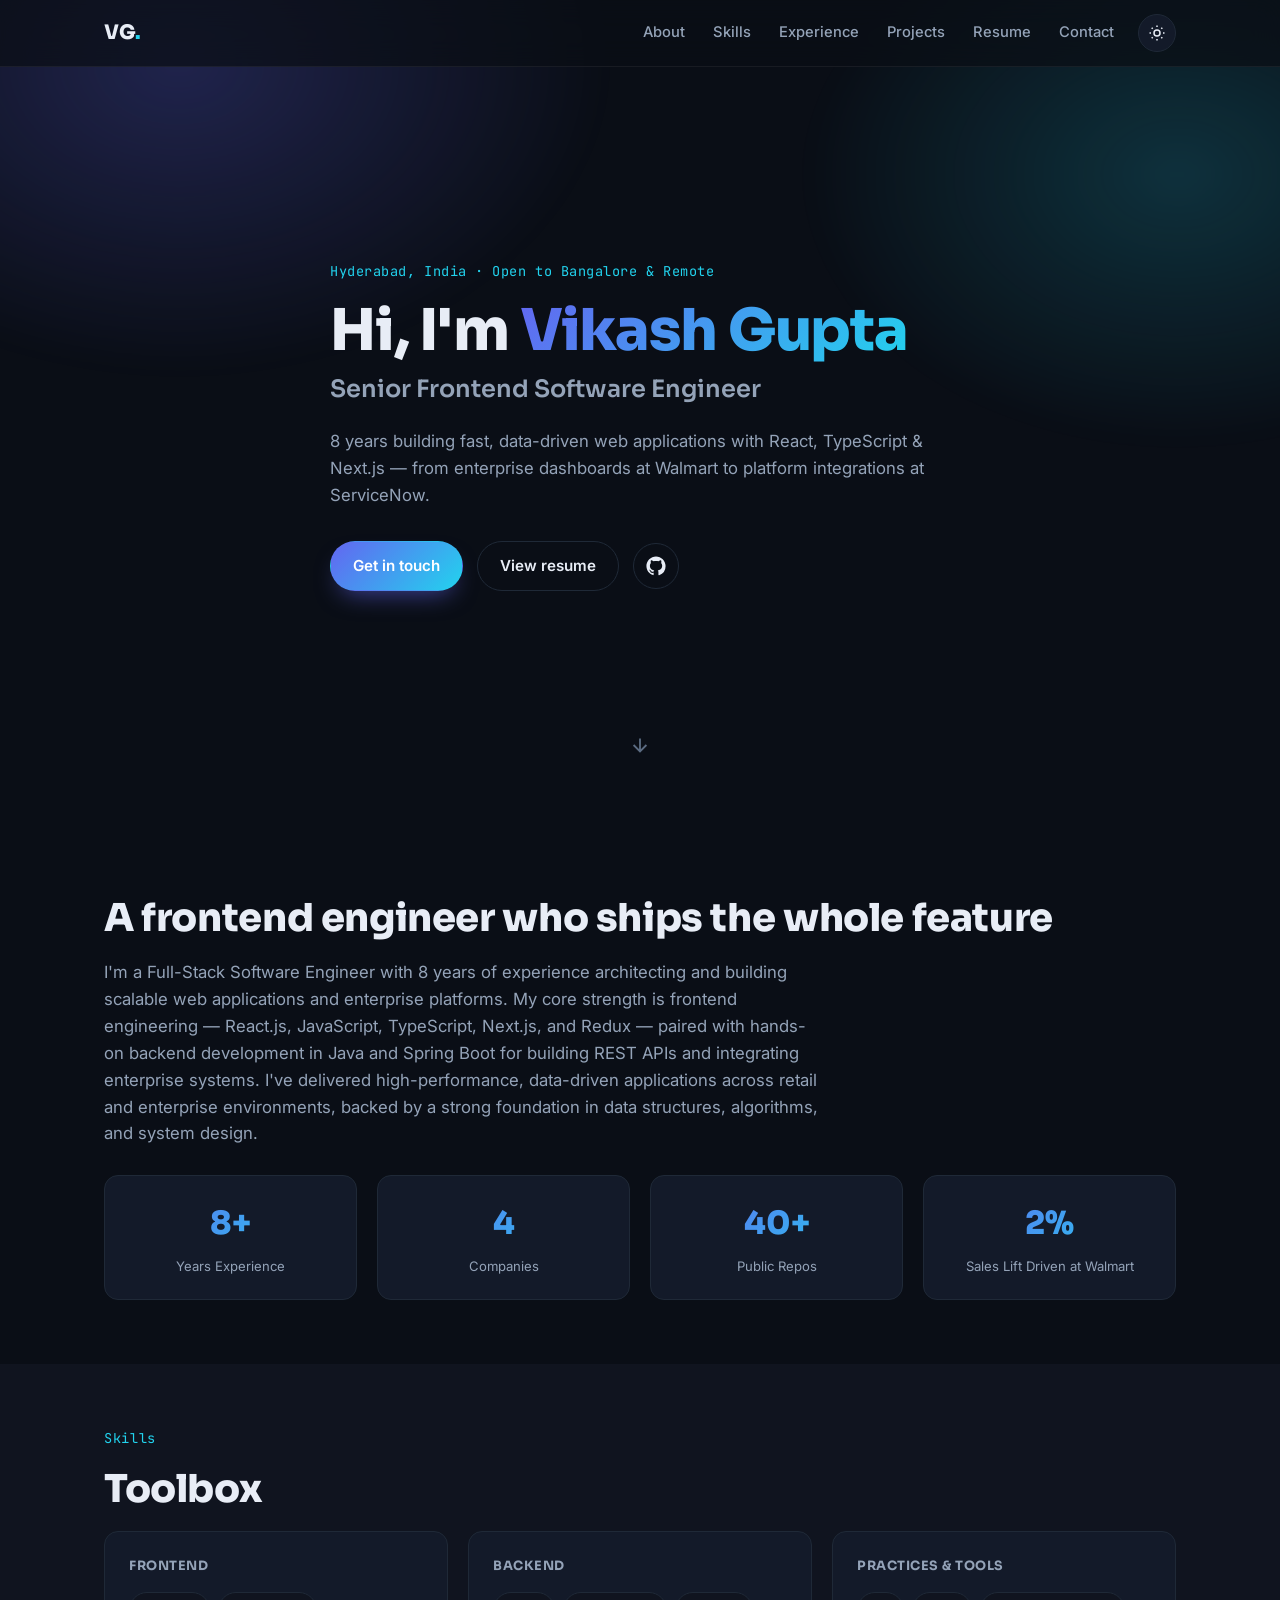
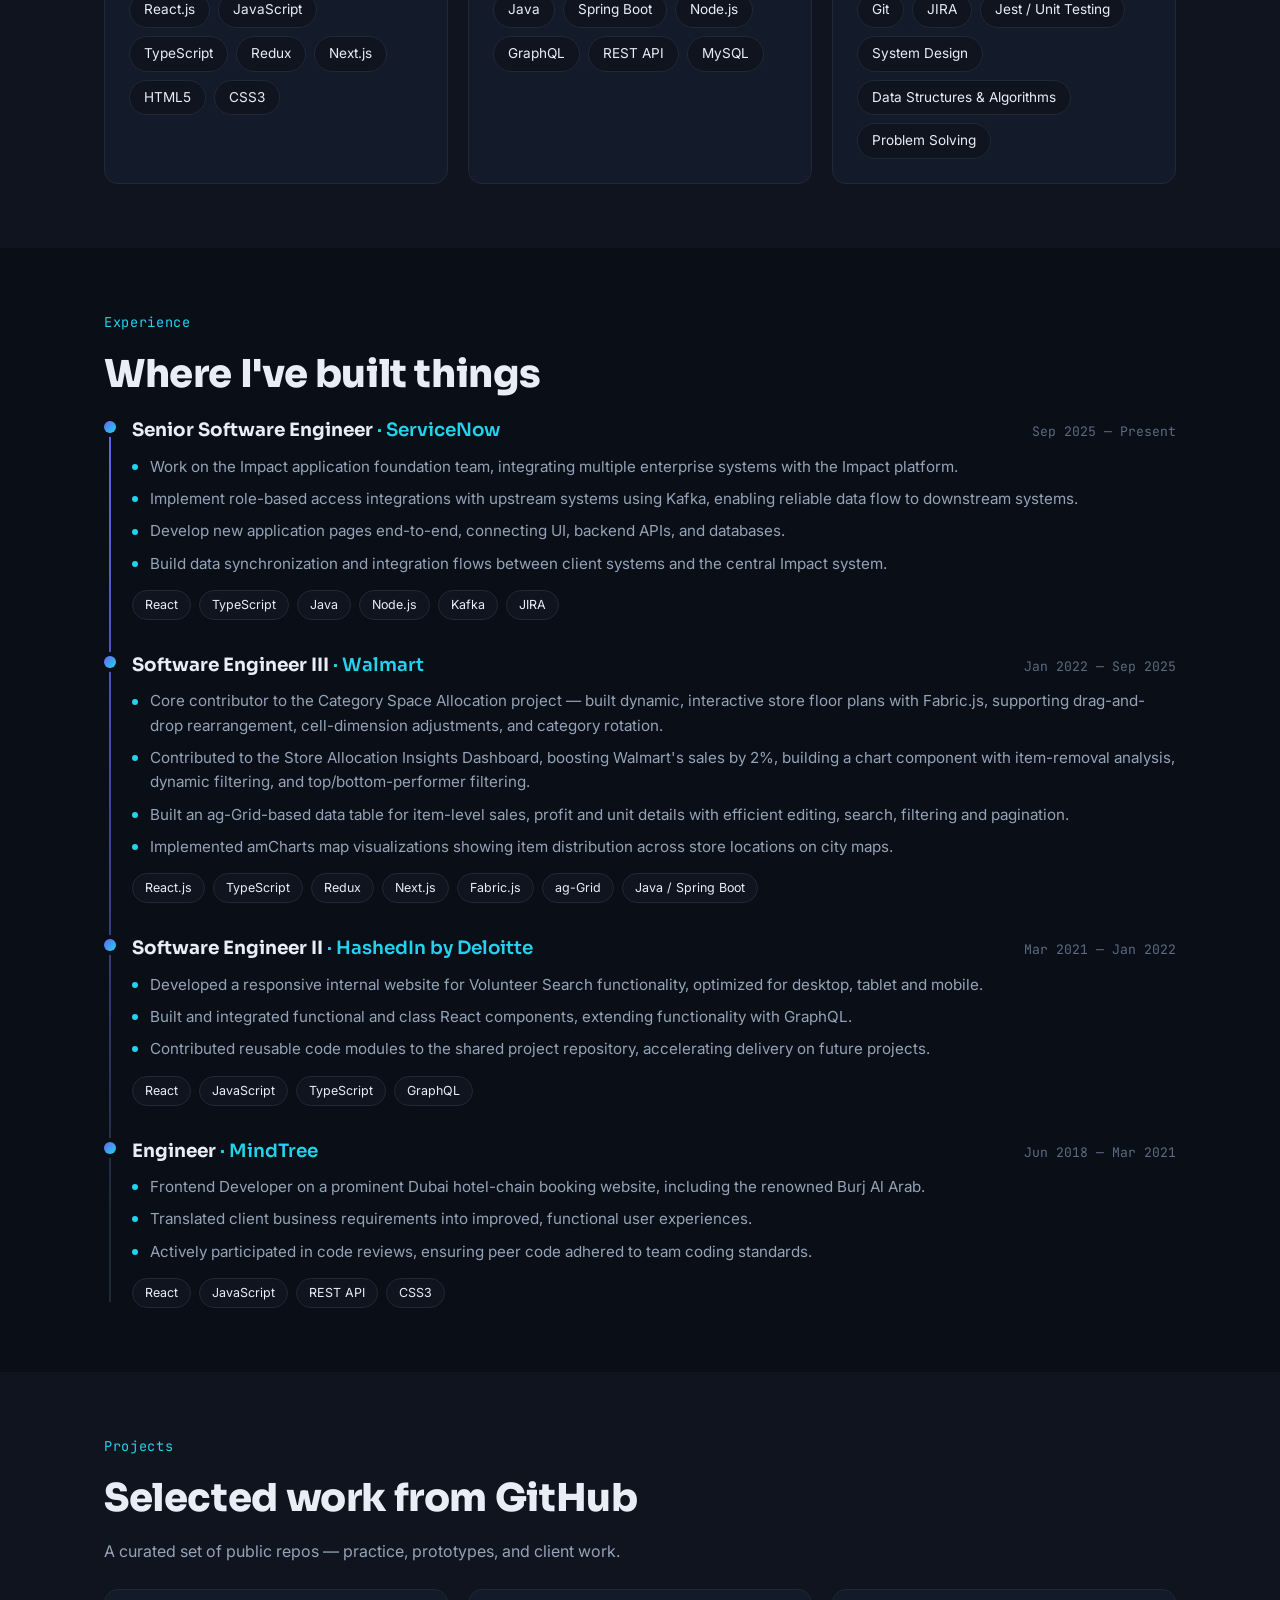
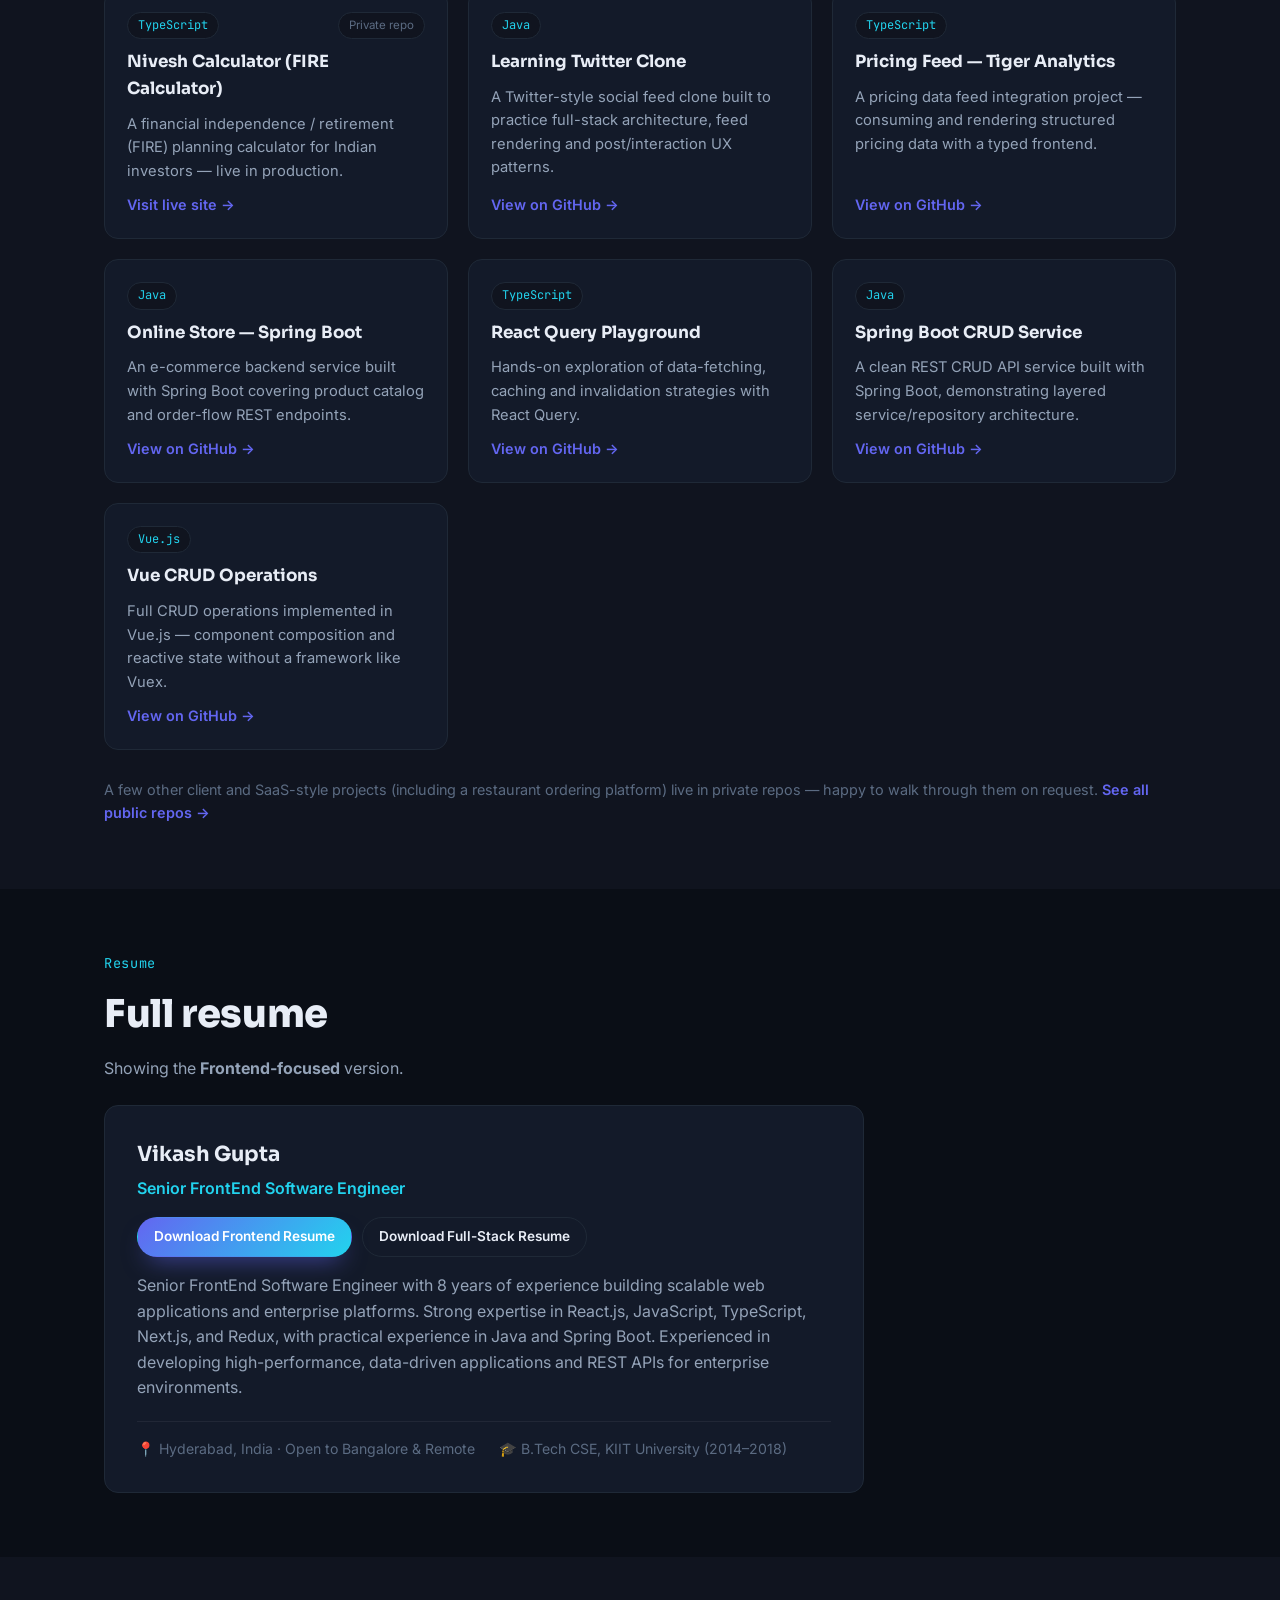
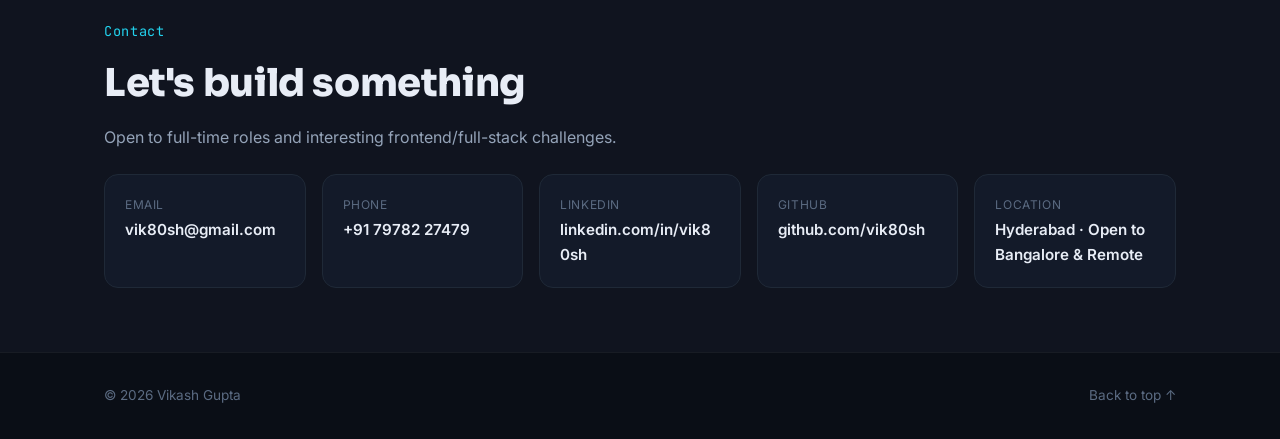
==== index.html @ 20eaf431 "Initial portfolio site: hero, skills, experience, projects, resume, contact" ====
<!DOCTYPE html>
<html lang="en" data-theme="dark">
<head>
<meta charset="UTF-8" />
<meta name="viewport" content="width=device-width, initial-scale=1.0" />
<title>Vikash Gupta — Senior Frontend Software Engineer</title>
<meta name="description" content="Vikash Gupta — Senior Frontend Software Engineer with 8 years building React, TypeScript, Next.js and Spring Boot applications." />
<link rel="icon" href="data:image/svg+xml,<svg xmlns=%22http://www.w3.org/2000/svg%22 viewBox=%220 0 100 100%22><text y=%22.9em%22 font-size=%2290%22>&#128187;</text></svg>" />
<link rel="preconnect" href="https://fonts.googleapis.com">
<link rel="preconnect" href="https://fonts.gstatic.com" crossorigin>
<link href="https://fonts.googleapis.com/css2?family=Sora:wght@600;700;800&family=Inter:wght@400;500;600;700&family=JetBrains+Mono:wght@400;500&display=swap" rel="stylesheet">
<link rel="stylesheet" href="css/style.css" />
</head>
<body>

<a class="skip-link" href="#main">Skip to content</a>

<header class="nav-wrap" id="navWrap">
  <nav class="nav">
    <a href="#top" class="logo">VG<span class="logo-dot">.</span></a>

    <ul class="nav-links" id="navLinks">
      <li><a href="#about">About</a></li>
      <li><a href="#skills">Skills</a></li>
      <li><a href="#experience">Experience</a></li>
      <li><a href="#projects">Projects</a></li>
      <li><a href="#resume">Resume</a></li>
      <li><a href="#contact">Contact</a></li>
    </ul>

    <div class="nav-controls">
      <button class="theme-toggle" id="themeToggle" aria-label="Toggle dark/light theme" title="Toggle theme">
        <svg class="icon-sun" viewBox="0 0 24 24" fill="none" stroke="currentColor" stroke-width="2"><circle cx="12" cy="12" r="4"/><path d="M12 2v2M12 20v2M4.9 4.9l1.4 1.4M17.7 17.7l1.4 1.4M2 12h2M20 12h2M4.9 19.1l1.4-1.4M17.7 6.3l1.4-1.4"/></svg>
        <svg class="icon-moon" viewBox="0 0 24 24" fill="none" stroke="currentColor" stroke-width="2"><path d="M21 12.8A9 9 0 1 1 11.2 3 7 7 0 0 0 21 12.8Z"/></svg>
      </button>
      <button class="menu-toggle" id="menuToggle" aria-label="Toggle navigation menu" aria-expanded="false">
        <span></span><span></span><span></span>
      </button>
    </div>
  </nav>
</header>

<main id="main">

  <!-- HERO -->
  <section class="hero" id="top">
    <div class="hero-bg" aria-hidden="true"></div>
    <div class="container hero-inner">
      <p class="eyebrow reveal">Hyderabad, India · Open to Bangalore &amp; Remote</p>
      <h1 class="hero-title reveal">
        Hi, I'm <span class="grad-text">Vikash Gupta</span>
      </h1>
      <h2 class="hero-role reveal" id="heroRole">Senior Frontend Software Engineer</h2>
      <p class="hero-sub reveal" id="heroSub">
        8 years building fast, data-driven web applications with React, TypeScript &amp; Next.js —
        from enterprise dashboards at Walmart to platform integrations at ServiceNow.
      </p>
      <div class="hero-cta reveal">
        <a href="#contact" class="btn btn-primary">Get in touch</a>
        <a href="#resume" class="btn btn-ghost">View resume</a>
        <a href="https://github.com/vik80sh" target="_blank" rel="noopener" class="btn btn-icon" aria-label="GitHub profile">
          <svg viewBox="0 0 24 24" width="20" height="20" fill="currentColor"><path d="M12 .5C5.73.5.5 5.73.5 12c0 5.09 3.29 9.4 7.86 10.94.57.1.79-.25.79-.55v-2.17c-3.2.7-3.88-1.36-3.88-1.36-.52-1.34-1.28-1.7-1.28-1.7-1.05-.72.08-.7.08-.7 1.16.08 1.77 1.2 1.77 1.2 1.03 1.78 2.7 1.26 3.36.96.1-.75.4-1.26.72-1.55-2.55-.29-5.24-1.28-5.24-5.7 0-1.26.45-2.29 1.19-3.1-.12-.29-.52-1.46.11-3.05 0 0 .97-.31 3.18 1.18.92-.26 1.9-.39 2.88-.39.98 0 1.96.13 2.88.39 2.2-1.49 3.17-1.18 3.17-1.18.64 1.59.24 2.76.12 3.05.74.81 1.19 1.84 1.19 3.1 0 4.43-2.7 5.41-5.27 5.7.42.36.78 1.07.78 2.16v3.2c0 .3.22.66.79.55A11.5 11.5 0 0 0 23.5 12C23.5 5.73 18.27.5 12 .5Z"/></svg>
        </a>
      </div>
    </div>
    <a href="#about" class="scroll-cue" aria-label="Scroll to about section">
      <svg viewBox="0 0 24 24" width="22" height="22" fill="none" stroke="currentColor" stroke-width="2"><path d="M12 5v14M5 12l7 7 7-7"/></svg>
    </a>
  </section>

  <!-- ABOUT -->
  <section class="section" id="about">
    <div class="container">
      <p class="section-tag reveal">About</p>
      <h2 class="section-title reveal">A frontend engineer who ships the whole feature</h2>
      <p class="about-text reveal" id="aboutText">
        I'm a Full-Stack Software Engineer with 8 years of experience architecting and building scalable
        web applications and enterprise platforms. My core strength is frontend engineering — React.js, JavaScript,
        TypeScript, Next.js, and Redux — paired with hands-on backend development in Java and Spring Boot for building
        REST APIs and integrating enterprise systems. I've delivered high-performance, data-driven applications across
        retail and enterprise environments, backed by a strong foundation in data structures, algorithms, and system design.
      </p>

      <div class="stats reveal">
        <div class="stat">
          <span class="stat-num">8+</span>
          <span class="stat-label">Years Experience</span>
        </div>
        <div class="stat">
          <span class="stat-num">4</span>
          <span class="stat-label">Companies</span>
        </div>
        <div class="stat">
          <span class="stat-num">40+</span>
          <span class="stat-label">Public Repos</span>
        </div>
        <div class="stat">
          <span class="stat-num">2%</span>
          <span class="stat-label">Sales Lift Driven at Walmart</span>
        </div>
      </div>
    </div>
  </section>

  <!-- SKILLS -->
  <section class="section alt" id="skills">
    <div class="container">
      <p class="section-tag reveal">Skills</p>
      <h2 class="section-title reveal">Toolbox</h2>

      <div class="skills-grid">
        <div class="skill-card reveal primary-emphasis" data-group="frontend">
          <h3>Frontend</h3>
          <div class="chips">
            <span class="chip">React.js</span>
            <span class="chip">JavaScript</span>
            <span class="chip">TypeScript</span>
            <span class="chip">Redux</span>
            <span class="chip">Next.js</span>
            <span class="chip">HTML5</span>
            <span class="chip">CSS3</span>
          </div>
        </div>

        <div class="skill-card reveal secondary-emphasis" data-group="backend">
          <h3>Backend</h3>
          <div class="chips">
            <span class="chip">Java</span>
            <span class="chip">Spring Boot</span>
            <span class="chip">Node.js</span>
            <span class="chip">GraphQL</span>
            <span class="chip">REST API</span>
            <span class="chip">MySQL</span>
          </div>
        </div>

        <div class="skill-card reveal">
          <h3>Practices &amp; Tools</h3>
          <div class="chips">
            <span class="chip">Git</span>
            <span class="chip">JIRA</span>
            <span class="chip">Jest / Unit Testing</span>
            <span class="chip">System Design</span>
            <span class="chip">Data Structures &amp; Algorithms</span>
            <span class="chip">Problem Solving</span>
          </div>
        </div>
      </div>
    </div>
  </section>

  <!-- EXPERIENCE -->
  <section class="section" id="experience">
    <div class="container">
      <p class="section-tag reveal">Experience</p>
      <h2 class="section-title reveal">Where I've built things</h2>

      <div class="timeline">

        <article class="tl-item reveal">
          <div class="tl-dot"></div>
          <div class="tl-content">
            <div class="tl-head">
              <h3>Senior Software Engineer <span class="tl-company">· ServiceNow</span></h3>
              <span class="tl-date">Sep 2025 — Present</span>
            </div>
            <ul>
              <li>Work on the Impact application foundation team, integrating multiple enterprise systems with the Impact platform.</li>
              <li>Implement role-based access integrations with upstream systems using Kafka, enabling reliable data flow to downstream systems.</li>
              <li>Develop new application pages end-to-end, connecting UI, backend APIs, and databases.</li>
              <li>Build data synchronization and integration flows between client systems and the central Impact system.</li>
            </ul>
            <div class="chips small">
              <span class="chip">React</span><span class="chip">TypeScript</span><span class="chip">Java</span><span class="chip">Node.js</span><span class="chip">Kafka</span><span class="chip">JIRA</span>
            </div>
          </div>
        </article>

        <article class="tl-item reveal">
          <div class="tl-dot"></div>
          <div class="tl-content">
            <div class="tl-head">
              <h3>Software Engineer III <span class="tl-company">· Walmart</span></h3>
              <span class="tl-date">Jan 2022 — Sep 2025</span>
            </div>
            <ul>
              <li>Core contributor to the Category Space Allocation project — built dynamic, interactive store floor plans with Fabric.js, supporting drag-and-drop rearrangement, cell-dimension adjustments, and category rotation.</li>
              <li>Contributed to the Store Allocation Insights Dashboard, boosting Walmart's sales by 2%, building a chart component with item-removal analysis, dynamic filtering, and top/bottom-performer filtering.</li>
              <li>Built an ag-Grid-based data table for item-level sales, profit and unit details with efficient editing, search, filtering and pagination.</li>
              <li>Implemented amCharts map visualizations showing item distribution across store locations on city maps.</li>
            </ul>
            <div class="chips small">
              <span class="chip">React.js</span><span class="chip">TypeScript</span><span class="chip">Redux</span><span class="chip">Next.js</span><span class="chip">Fabric.js</span><span class="chip">ag-Grid</span><span class="chip">Java / Spring Boot</span>
            </div>
          </div>
        </article>

        <article class="tl-item reveal">
          <div class="tl-dot"></div>
          <div class="tl-content">
            <div class="tl-head">
              <h3>Software Engineer II <span class="tl-company">· HashedIn by Deloitte</span></h3>
              <span class="tl-date">Mar 2021 — Jan 2022</span>
            </div>
            <ul>
              <li>Developed a responsive internal website for Volunteer Search functionality, optimized for desktop, tablet and mobile.</li>
              <li>Built and integrated functional and class React components, extending functionality with GraphQL.</li>
              <li>Contributed reusable code modules to the shared project repository, accelerating delivery on future projects.</li>
            </ul>
            <div class="chips small">
              <span class="chip">React</span><span class="chip">JavaScript</span><span class="chip">TypeScript</span><span class="chip">GraphQL</span>
            </div>
          </div>
        </article>

        <article class="tl-item reveal">
          <div class="tl-dot"></div>
          <div class="tl-content">
            <div class="tl-head">
              <h3>Engineer <span class="tl-company">· MindTree</span></h3>
              <span class="tl-date">Jun 2018 — Mar 2021</span>
            </div>
            <ul>
              <li>Frontend Developer on a prominent Dubai hotel-chain booking website, including the renowned Burj Al Arab.</li>
              <li>Translated client business requirements into improved, functional user experiences.</li>
              <li>Actively participated in code reviews, ensuring peer code adhered to team coding standards.</li>
            </ul>
            <div class="chips small">
              <span class="chip">React</span><span class="chip">JavaScript</span><span class="chip">REST API</span><span class="chip">CSS3</span>
            </div>
          </div>
        </article>

      </div>
    </div>
  </section>

  <!-- PROJECTS -->
  <section class="section alt" id="projects">
    <div class="container">
      <p class="section-tag reveal">Projects</p>
      <h2 class="section-title reveal">Selected work from GitHub</h2>
      <p class="section-sub reveal">A curated set of public repos — practice, prototypes, and client work.</p>

      <div class="projects-grid">

        <article class="project-card reveal">
          <div class="project-top">
            <span class="project-lang">TypeScript</span>
            <span class="project-private">Private repo</span>
          </div>
          <h3>Nivesh Calculator (FIRE Calculator)</h3>
          <p>A financial independence / retirement (FIRE) planning calculator for Indian investors — live in production.</p>
          <a href="https://www.niveshcalculator.com/" target="_blank" rel="noopener" class="project-link">Visit live site →</a>
        </article>

        <article class="project-card reveal">
          <div class="project-top">
            <span class="project-lang">Java</span>
          </div>
          <h3>Learning Twitter Clone</h3>
          <p>A Twitter-style social feed clone built to practice full-stack architecture, feed rendering and post/interaction UX patterns.</p>
          <a href="https://github.com/vik80sh/Learning-Twitter-Clone" target="_blank" rel="noopener" class="project-link">View on GitHub →</a>
        </article>

        <article class="project-card reveal">
          <div class="project-top">
            <span class="project-lang">TypeScript</span>
          </div>
          <h3>Pricing Feed — Tiger Analytics</h3>
          <p>A pricing data feed integration project — consuming and rendering structured pricing data with a typed frontend.</p>
          <a href="https://github.com/vik80sh/pricing-feed-Tiger-Analytics" target="_blank" rel="noopener" class="project-link">View on GitHub →</a>
        </article>

        <article class="project-card reveal">
          <div class="project-top">
            <span class="project-lang">Java</span>
          </div>
          <h3>Online Store — Spring Boot</h3>
          <p>An e-commerce backend service built with Spring Boot covering product catalog and order-flow REST endpoints.</p>
          <a href="https://github.com/vik80sh/Online-Store-Spring-boot" target="_blank" rel="noopener" class="project-link">View on GitHub →</a>
        </article>

        <article class="project-card reveal">
          <div class="project-top">
            <span class="project-lang">TypeScript</span>
          </div>
          <h3>React Query Playground</h3>
          <p>Hands-on exploration of data-fetching, caching and invalidation strategies with React Query.</p>
          <a href="https://github.com/vik80sh/react-query" target="_blank" rel="noopener" class="project-link">View on GitHub →</a>
        </article>

        <article class="project-card reveal">
          <div class="project-top">
            <span class="project-lang">Java</span>
          </div>
          <h3>Spring Boot CRUD Service</h3>
          <p>A clean REST CRUD API service built with Spring Boot, demonstrating layered service/repository architecture.</p>
          <a href="https://github.com/vik80sh/Java_Spring_Boot_CRUD" target="_blank" rel="noopener" class="project-link">View on GitHub →</a>
        </article>

        <article class="project-card reveal">
          <div class="project-top">
            <span class="project-lang">Vue.js</span>
          </div>
          <h3>Vue CRUD Operations</h3>
          <p>Full CRUD operations implemented in Vue.js — component composition and reactive state without a framework like Vuex.</p>
          <a href="https://github.com/vik80sh/CRUDOperation-Vue" target="_blank" rel="noopener" class="project-link">View on GitHub →</a>
        </article>

      </div>

      <p class="projects-note reveal">
        A few other client and SaaS-style projects (including a restaurant ordering platform) live in private
        repos — happy to walk through them on request.
        <a href="https://github.com/vik80sh?tab=repositories" target="_blank" rel="noopener">See all public repos →</a>
      </p>
    </div>
  </section>

  <!-- RESUME -->
  <section class="section" id="resume">
    <div class="container">
      <p class="section-tag reveal">Resume</p>
      <h2 class="section-title reveal">Full resume</h2>
      <p class="section-sub reveal">
        Showing the <strong id="resumeModeLabel">Frontend-focused</strong> version.
      </p>

      <div class="resume-card reveal">
        <div class="resume-card-head">
          <div>
            <h3>Vikash Gupta</h3>
            <p class="resume-role" id="resumeRole">Senior FrontEnd Software Engineer</p>
          </div>
          <div class="resume-actions">
            <a class="btn btn-primary btn-small" href="assets/resume/resume-frontend.pdf" download>Download Frontend Resume</a>
            <a class="btn btn-ghost btn-small" href="assets/resume/resume-fullstack.pdf" download>Download Full-Stack Resume</a>
          </div>
        </div>
        <p class="resume-summary" id="resumeSummary">
          Senior FrontEnd Software Engineer with 8 years of experience building scalable web applications and
          enterprise platforms. Strong expertise in React.js, JavaScript, TypeScript, Next.js, and Redux, with
          practical experience in Java and Spring Boot. Experienced in developing high-performance, data-driven
          applications and REST APIs for enterprise environments.
        </p>
        <div class="resume-meta">
          <span>📍 Hyderabad, India · Open to Bangalore &amp; Remote</span>
          <span>🎓 B.Tech CSE, KIIT University (2014–2018)</span>
        </div>
      </div>
    </div>
  </section>

  <!-- CONTACT -->
  <section class="section alt" id="contact">
    <div class="container">
      <p class="section-tag reveal">Contact</p>
      <h2 class="section-title reveal">Let's build something</h2>
      <p class="section-sub reveal">Open to full-time roles and interesting frontend/full-stack challenges.</p>

      <div class="contact-grid reveal">
        <a href="mailto:vik80sh@gmail.com" class="contact-card">
          <span class="contact-label">Email</span>
          <span class="contact-value">vik80sh@gmail.com</span>
        </a>
        <a href="tel:+917978227479" class="contact-card">
          <span class="contact-label">Phone</span>
          <span class="contact-value">+91 79782 27479</span>
        </a>
        <a href="https://linkedin.com/in/vik80sh" target="_blank" rel="noopener" class="contact-card">
          <span class="contact-label">LinkedIn</span>
          <span class="contact-value">linkedin.com/in/vik80sh</span>
        </a>
        <a href="https://github.com/vik80sh" target="_blank" rel="noopener" class="contact-card">
          <span class="contact-label">GitHub</span>
          <span class="contact-value">github.com/vik80sh</span>
        </a>
        <div class="contact-card">
          <span class="contact-label">Location</span>
          <span class="contact-value">Hyderabad · Open to Bangalore &amp; Remote</span>
        </div>
      </div>
    </div>
  </section>

</main>

<footer class="footer">
  <div class="container footer-inner">
    <span>© <span id="year"></span> Vikash Gupta</span>
    <a href="#top">Back to top ↑</a>
  </div>
</footer>

<script src="js/script.js"></script>
</body>
</html>
---- css/style.css ----
/* ---------- Tokens ---------- */
:root {
  --font-heading: 'Sora', 'Inter', sans-serif;
  --font-body: 'Inter', system-ui, sans-serif;
  --font-mono: 'JetBrains Mono', monospace;

  --radius: 14px;
  --radius-sm: 8px;
  --max-width: 1120px;

  --accent: #6366f1;
  --accent-2: #22d3ee;
  --accent-grad: linear-gradient(135deg, #6366f1 0%, #22d3ee 100%);
}

:root[data-theme="dark"] {
  --bg: #0a0e16;
  --bg-elevated: #10141f;
  --bg-card: #131a29;
  --bg-card-hover: #161e30;
  --text: #e8edf6;
  --text-dim: #94a3b8;
  --text-faint: #5b6b82;
  --border: #1f2937;
  --border-soft: rgba(255,255,255,0.06);
  --shadow: 0 20px 40px -20px rgba(0,0,0,0.6);
  --nav-bg: rgba(10, 14, 22, 0.72);
}

:root[data-theme="light"] {
  --bg: #f7f9fc;
  --bg-elevated: #ffffff;
  --bg-card: #ffffff;
  --bg-card-hover: #f2f5fb;
  --text: #101828;
  --text-dim: #4b5768;
  --text-faint: #8a94a6;
  --border: #e6eaf0;
  --border-soft: rgba(16,24,40,0.06);
  --shadow: 0 20px 40px -20px rgba(16,24,40,0.18);
  --nav-bg: rgba(247, 249, 252, 0.75);
}

/* ---------- Reset ---------- */
* { margin: 0; padding: 0; box-sizing: border-box; }
html { scroll-behavior: smooth; }
body {
  background: var(--bg);
  color: var(--text);
  font-family: var(--font-body);
  line-height: 1.6;
  -webkit-font-smoothing: antialiased;
  transition: background-color .3s ease, color .3s ease;
  overflow-x: hidden;
}
img { max-width: 100%; display: block; }
a { color: inherit; text-decoration: none; }
ul { list-style: none; }
button { font-family: inherit; cursor: pointer; }

.container {
  max-width: var(--max-width);
  margin: 0 auto;
  padding: 0 24px;
}

.skip-link {
  position: absolute; left: -9999px; top: 0;
  background: var(--accent); color: #fff; padding: 10px 16px; border-radius: 0 0 8px 0; z-index: 200;
}
.skip-link:focus { left: 0; }

/* ---------- Nav ---------- */
.nav-wrap {
  position: fixed; top: 0; left: 0; right: 0; z-index: 100;
  background: var(--nav-bg);
  backdrop-filter: blur(14px);
  -webkit-backdrop-filter: blur(14px);
  border-bottom: 1px solid var(--border-soft);
}
.nav {
  max-width: var(--max-width);
  margin: 0 auto;
  padding: 14px 24px;
  display: flex;
  align-items: center;
  gap: 24px;
}
.logo {
  font-family: var(--font-heading);
  font-weight: 800;
  font-size: 1.25rem;
  letter-spacing: -0.02em;
}
.logo-dot { color: var(--accent-2); }

.nav-links {
  display: flex;
  gap: 28px;
  margin-left: auto;
  font-size: 0.92rem;
  font-weight: 500;
}
.nav-links a {
  color: var(--text-dim);
  transition: color .2s ease;
  position: relative;
}
.nav-links a:hover { color: var(--text); }

.nav-controls {
  display: flex;
  align-items: center;
  gap: 12px;
}

.theme-toggle {
  border: 1px solid var(--border);
  background: var(--bg-card);
  color: var(--text);
  width: 38px; height: 38px;
  border-radius: 50%;
  display: flex; align-items: center; justify-content: center;
  transition: border-color .2s ease;
}
.theme-toggle svg { width: 18px; height: 18px; }
.icon-moon { display: none; }
:root[data-theme="light"] .icon-sun { display: none; }
:root[data-theme="light"] .icon-moon { display: block; }

.menu-toggle {
  display: none;
  flex-direction: column;
  justify-content: center;
  gap: 5px;
  width: 38px; height: 38px;
  border: 1px solid var(--border);
  background: var(--bg-card);
  border-radius: 8px;
}
.menu-toggle span {
  display: block; height: 2px; width: 18px; margin: 0 auto;
  background: var(--text);
  border-radius: 2px;
  transition: transform .25s ease, opacity .25s ease;
}
.menu-toggle.open span:nth-child(1) { transform: translateY(7px) rotate(45deg); }
.menu-toggle.open span:nth-child(2) { opacity: 0; }
.menu-toggle.open span:nth-child(3) { transform: translateY(-7px) rotate(-45deg); }

/* ---------- Hero ---------- */
.hero {
  position: relative;
  min-height: 88vh;
  display: flex;
  align-items: center;
  padding: 100px 0 40px;
  overflow: hidden;
}
.hero-bg {
  position: absolute; inset: -20% -10%;
  background:
    radial-gradient(40% 40% at 20% 20%, rgba(99,102,241,0.25), transparent 70%),
    radial-gradient(35% 35% at 85% 30%, rgba(34,211,238,0.18), transparent 70%);
  filter: blur(10px);
  z-index: 0;
  pointer-events: none;
}
.hero-inner { position: relative; z-index: 1; max-width: 760px; }

.eyebrow {
  font-family: var(--font-mono);
  font-size: 0.85rem;
  color: var(--accent-2);
  letter-spacing: 0.04em;
  margin-bottom: 16px;
}
.hero-title {
  font-family: var(--font-heading);
  font-size: clamp(2.2rem, 6vw, 3.6rem);
  font-weight: 800;
  letter-spacing: -0.02em;
  line-height: 1.1;
  margin-bottom: 8px;
}
.grad-text {
  background: var(--accent-grad);
  -webkit-background-clip: text;
  background-clip: text;
  color: transparent;
}
.hero-role {
  font-family: var(--font-heading);
  font-size: clamp(1.1rem, 2.4vw, 1.5rem);
  font-weight: 600;
  color: var(--text-dim);
  margin-bottom: 20px;
}
.hero-sub {
  font-size: 1.05rem;
  color: var(--text-dim);
  max-width: 620px;
  margin-bottom: 32px;
}
.hero-cta { display: flex; align-items: center; gap: 14px; flex-wrap: wrap; }

.btn {
  display: inline-flex; align-items: center; gap: 8px;
  padding: 12px 22px;
  border-radius: 999px;
  font-weight: 600;
  font-size: 0.95rem;
  border: 1px solid transparent;
  transition: transform .2s ease, box-shadow .2s ease, border-color .2s ease, background .2s ease;
}
.btn-primary {
  background: var(--accent-grad);
  color: #fff;
  box-shadow: 0 12px 24px -10px rgba(99,102,241,0.6);
}
.btn-primary:hover { transform: translateY(-2px); }
.btn-ghost {
  background: transparent;
  border-color: var(--border);
  color: var(--text);
}
.btn-ghost:hover { border-color: var(--accent); color: var(--accent); }
.btn-icon {
  padding: 12px;
  border-radius: 50%;
  border-color: var(--border);
}
.btn-icon:hover { border-color: var(--accent); color: var(--accent); }
.btn-small { padding: 8px 16px; font-size: 0.85rem; }

.scroll-cue {
  position: absolute; bottom: 28px; left: 50%; transform: translateX(-50%);
  color: var(--text-faint);
  animation: bounce 2.2s infinite;
}
@keyframes bounce { 0%,100%{ transform: translate(-50%,0); } 50%{ transform: translate(-50%,8px); } }

/* ---------- Sections ---------- */
.section { padding: 64px 0; }
.section.alt { background: var(--bg-elevated); }
.section-tag {
  font-family: var(--font-mono);
  color: var(--accent-2);
  font-size: 0.85rem;
  letter-spacing: 0.05em;
  margin-bottom: 10px;
}
.section-title {
  font-family: var(--font-heading);
  font-size: clamp(1.7rem, 3.6vw, 2.4rem);
  font-weight: 800;
  letter-spacing: -0.01em;
  margin-bottom: 10px;
}
.section-sub {
  color: var(--text-dim);
  max-width: 620px;
  margin-bottom: 24px;
}
.about-text {
  max-width: 720px;
  color: var(--text-dim);
  font-size: 1.05rem;
  margin-bottom: 28px;
}

/* ---------- Stats ---------- */
.stats {
  display: grid;
  grid-template-columns: repeat(4, 1fr);
  gap: 20px;
}
.stat {
  background: var(--bg-card);
  border: 1px solid var(--border);
  border-radius: var(--radius);
  padding: 22px 18px;
  text-align: center;
}
.stat-num {
  display: block;
  font-family: var(--font-heading);
  font-size: 2rem;
  font-weight: 800;
  background: var(--accent-grad);
  -webkit-background-clip: text; background-clip: text; color: transparent;
}
.stat-label {
  display: block;
  color: var(--text-dim);
  font-size: 0.82rem;
  margin-top: 6px;
}

/* ---------- Skills ---------- */
.skills-grid {
  display: grid;
  grid-template-columns: repeat(3, 1fr);
  gap: 20px;
}
.skill-card {
  background: var(--bg-card);
  border: 1px solid var(--border);
  border-radius: var(--radius);
  padding: 24px;
  transition: transform .25s ease, border-color .25s ease, opacity .25s ease;
}
.skill-card h3 {
  font-family: var(--font-heading);
  font-size: 1rem;
  margin-bottom: 16px;
  color: var(--text-dim);
  text-transform: uppercase;
  letter-spacing: 0.04em;
  font-size: 0.8rem;
}
.chips { display: flex; flex-wrap: wrap; gap: 8px; }
.chip {
  background: var(--bg-elevated);
  border: 1px solid var(--border);
  border-radius: 999px;
  padding: 6px 14px;
  font-size: 0.85rem;
  color: var(--text);
  transition: border-color .2s ease, transform .2s ease;
}
.chip:hover { border-color: var(--accent); transform: translateY(-1px); }
.chips.small .chip { font-size: 0.78rem; padding: 4px 12px; }

.skill-card.secondary-emphasis { opacity: 0.75; }
body[data-view="fullstack"] .skill-card.secondary-emphasis { opacity: 1; }
body[data-view="fullstack"] .skill-card.primary-emphasis .chip,
body[data-view="fullstack"] .skill-card.secondary-emphasis .chip {
  border-color: var(--accent);
}

/* ---------- Timeline ---------- */
.timeline { position: relative; padding-left: 28px; }
.timeline::before {
  content: "";
  position: absolute; left: 5px; top: 6px; bottom: 6px; width: 2px;
  background: linear-gradient(to bottom, var(--accent), var(--border) 90%);
}
.tl-item { position: relative; margin-bottom: 30px; }
.tl-item:last-child { margin-bottom: 0; }
.tl-dot {
  position: absolute; left: -28px; top: 6px;
  width: 12px; height: 12px; border-radius: 50%;
  background: var(--accent-grad);
  box-shadow: 0 0 0 4px var(--bg);
}
.tl-head {
  display: flex; justify-content: space-between; align-items: baseline; flex-wrap: wrap; gap: 6px 16px;
  margin-bottom: 10px;
}
.tl-head h3 {
  font-family: var(--font-heading);
  font-size: 1.15rem;
  font-weight: 700;
}
.tl-company { color: var(--accent-2); font-weight: 600; }
.tl-date {
  font-family: var(--font-mono);
  font-size: 0.82rem;
  color: var(--text-faint);
  white-space: nowrap;
}
.tl-content ul { margin-bottom: 14px; }
.tl-content li {
  position: relative;
  padding-left: 18px;
  color: var(--text-dim);
  margin-bottom: 8px;
  font-size: 0.95rem;
}
.tl-content li::before {
  content: "";
  position: absolute; left: 0; top: 0.6em;
  width: 6px; height: 6px; border-radius: 50%;
  background: var(--accent-2);
}

/* ---------- Projects ---------- */
.projects-grid {
  display: grid;
  grid-template-columns: repeat(3, 1fr);
  gap: 20px;
}
.project-card {
  background: var(--bg-card);
  border: 1px solid var(--border);
  border-radius: var(--radius);
  padding: 22px;
  display: flex;
  flex-direction: column;
  gap: 10px;
  transition: transform .25s ease, box-shadow .25s ease, border-color .25s ease;
}
.project-card:hover {
  transform: translateY(-4px);
  border-color: var(--accent);
  box-shadow: var(--shadow);
}
.project-top { display: flex; justify-content: space-between; gap: 8px; }
.project-lang {
  font-family: var(--font-mono);
  font-size: 0.75rem;
  color: var(--accent-2);
  background: var(--bg-elevated);
  border: 1px solid var(--border);
  padding: 3px 10px;
  border-radius: 999px;
}
.project-private {
  font-size: 0.72rem;
  color: var(--text-faint);
  background: var(--bg-elevated);
  border: 1px solid var(--border);
  padding: 3px 10px;
  border-radius: 999px;
  white-space: nowrap;
}
.project-card h3 { font-family: var(--font-heading); font-size: 1.05rem; }
.project-card p { color: var(--text-dim); font-size: 0.92rem; flex-grow: 1; }
.project-link { color: var(--accent); font-weight: 600; font-size: 0.9rem; }
.project-link:hover { text-decoration: underline; }
.projects-note {
  margin-top: 28px;
  color: var(--text-faint);
  font-size: 0.9rem;
}
.projects-note a { color: var(--accent); font-weight: 600; }

/* ---------- Resume ---------- */
.resume-card {
  background: var(--bg-card);
  border: 1px solid var(--border);
  border-radius: var(--radius);
  padding: 32px;
  max-width: 760px;
}
.resume-card-head {
  display: flex; justify-content: space-between; align-items: flex-start; gap: 16px;
  margin-bottom: 16px; flex-wrap: wrap;
}
.resume-card-head h3 { font-family: var(--font-heading); font-size: 1.3rem; }
.resume-actions { display: flex; gap: 10px; flex-wrap: wrap; }
.resume-role { color: var(--accent-2); font-weight: 600; margin-top: 4px; }
.resume-summary { color: var(--text-dim); margin-bottom: 20px; }
.resume-meta {
  display: flex; gap: 24px; flex-wrap: wrap;
  font-size: 0.88rem; color: var(--text-faint);
  border-top: 1px solid var(--border-soft);
  padding-top: 16px;
}

/* ---------- Contact ---------- */
.contact-grid {
  display: grid;
  grid-template-columns: repeat(auto-fit, minmax(180px, 1fr));
  gap: 16px;
}
.contact-card {
  background: var(--bg-card);
  border: 1px solid var(--border);
  border-radius: var(--radius);
  padding: 20px;
  display: flex;
  flex-direction: column;
  gap: 4px;
  transition: transform .2s ease, border-color .2s ease;
}
.contact-card:hover { transform: translateY(-3px); border-color: var(--accent); }
.contact-label {
  font-size: 0.75rem;
  color: var(--text-faint);
  text-transform: uppercase;
  letter-spacing: 0.05em;
}
.contact-value { font-weight: 600; font-size: 0.95rem; word-break: break-word; }

/* ---------- Footer ---------- */
.footer { padding: 32px 0; border-top: 1px solid var(--border-soft); }
.footer-inner {
  display: flex; justify-content: space-between; align-items: center;
  color: var(--text-faint); font-size: 0.85rem;
}
.footer-inner a:hover { color: var(--accent); }

/* ---------- Reveal animation ---------- */
.reveal {
  opacity: 0;
  transform: translateY(16px);
  transition: opacity .6s ease, transform .6s ease;
}
.reveal.visible { opacity: 1; transform: translateY(0); }

@media (prefers-reduced-motion: reduce) {
  .reveal { opacity: 1; transform: none; transition: none; }
  html { scroll-behavior: auto; }
  .scroll-cue { animation: none; }
}

/* ---------- Responsive ---------- */
@media (max-width: 1024px) {
  .skills-grid { grid-template-columns: repeat(2, 1fr); }
  .projects-grid { grid-template-columns: repeat(2, 1fr); }
  .contact-grid { grid-template-columns: repeat(2, 1fr); }
}

@media (max-width: 860px) {
  .nav-links {
    position: fixed;
    top: 64px; left: 0; right: 0;
    background: var(--bg-elevated);
    border-bottom: 1px solid var(--border);
    flex-direction: column;
    padding: 20px 24px;
    gap: 16px;
    transform: translateY(-110%);
    transition: transform .3s ease;
    margin-left: 0;
  }
  .nav-links.open { transform: translateY(0); }
  .menu-toggle { display: flex; }
}

@media (max-width: 640px) {
  .section { padding: 44px 0; }
  .stats { grid-template-columns: repeat(2, 1fr); }
  .skills-grid { grid-template-columns: 1fr; }
  .projects-grid { grid-template-columns: 1fr; }
  .contact-grid { grid-template-columns: 1fr; }
  .hero { padding-top: 100px; min-height: auto; }
  .hero-cta { flex-direction: column; align-items: stretch; }
  .hero-cta .btn { justify-content: center; }
  .tl-head { flex-direction: column; }
  .nav { padding: 12px 16px; }
}

@media print {
  .nav-wrap, .hero, .scroll-cue, footer, #skills, #experience, #projects, #contact { display: none; }
  #resume { padding: 0; }
  body { background: #fff; color: #000; }
  .resume-card { border: none; box-shadow: none; }
}
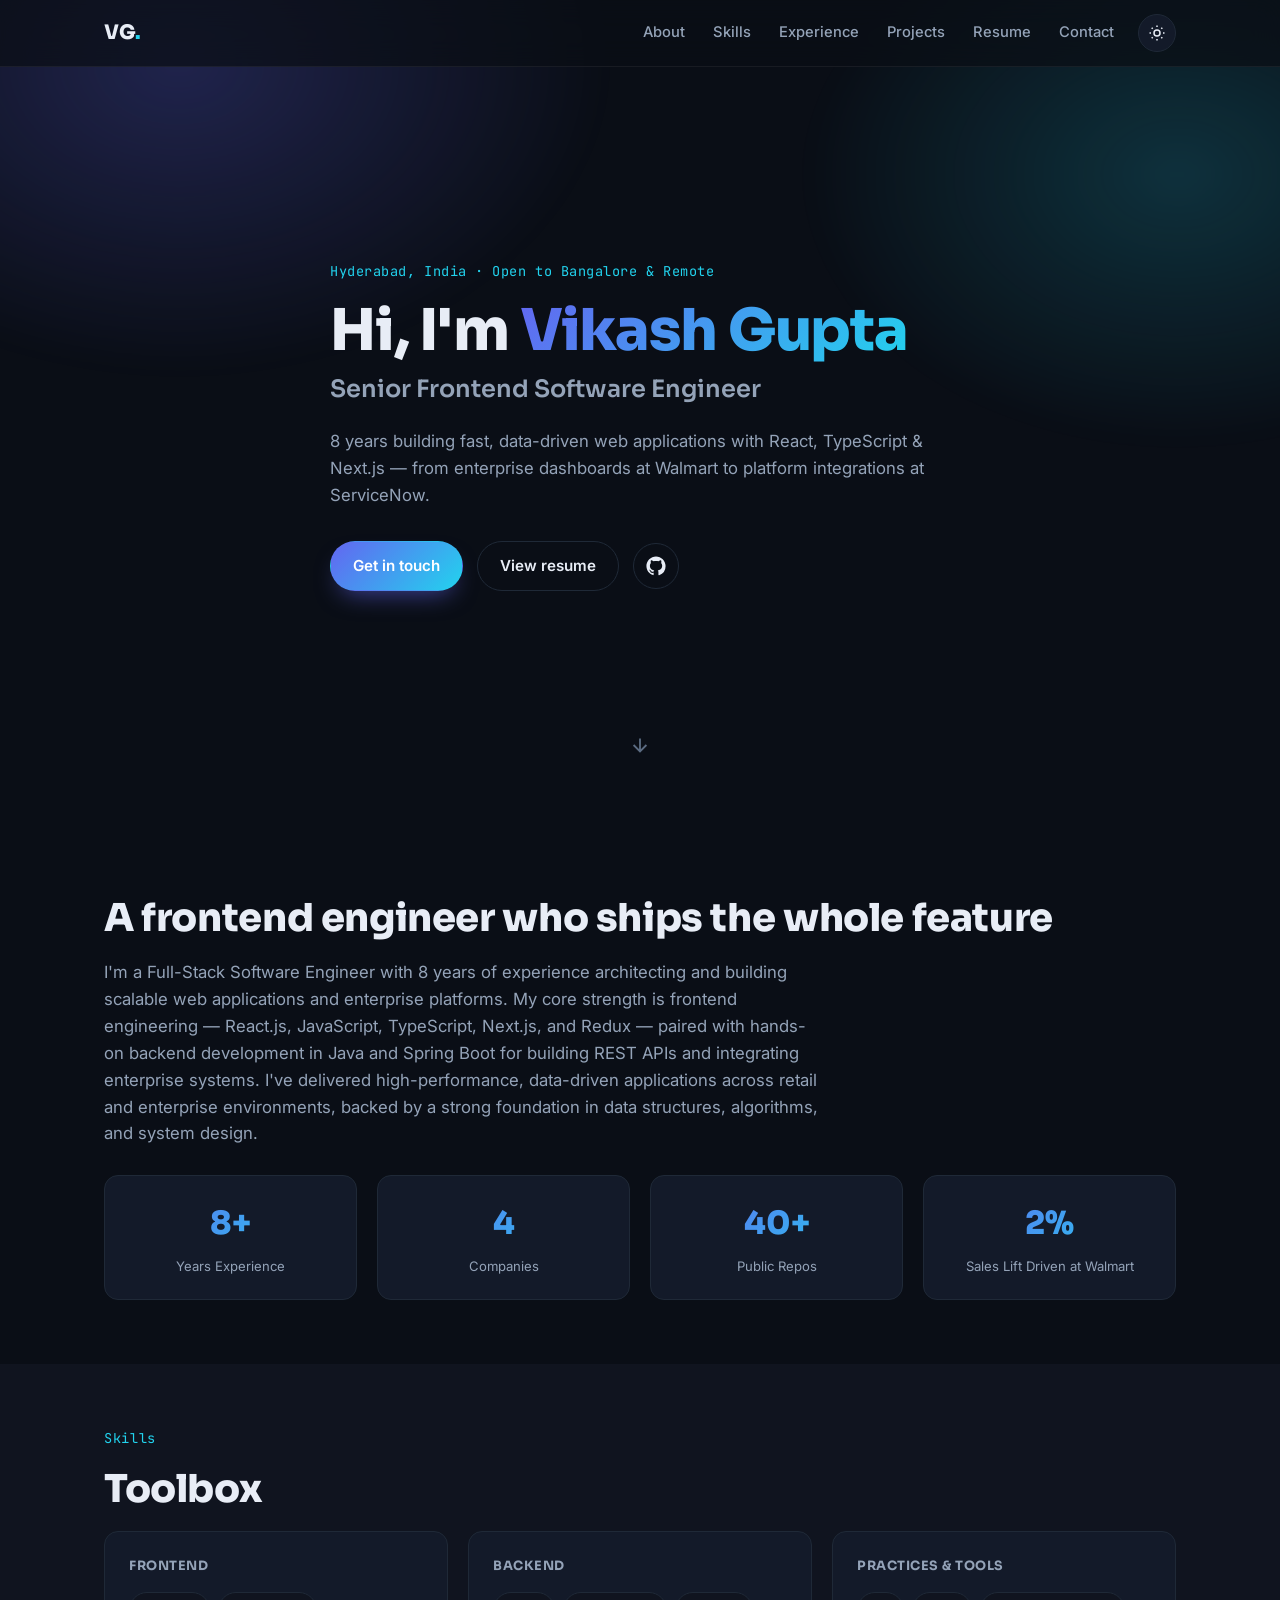
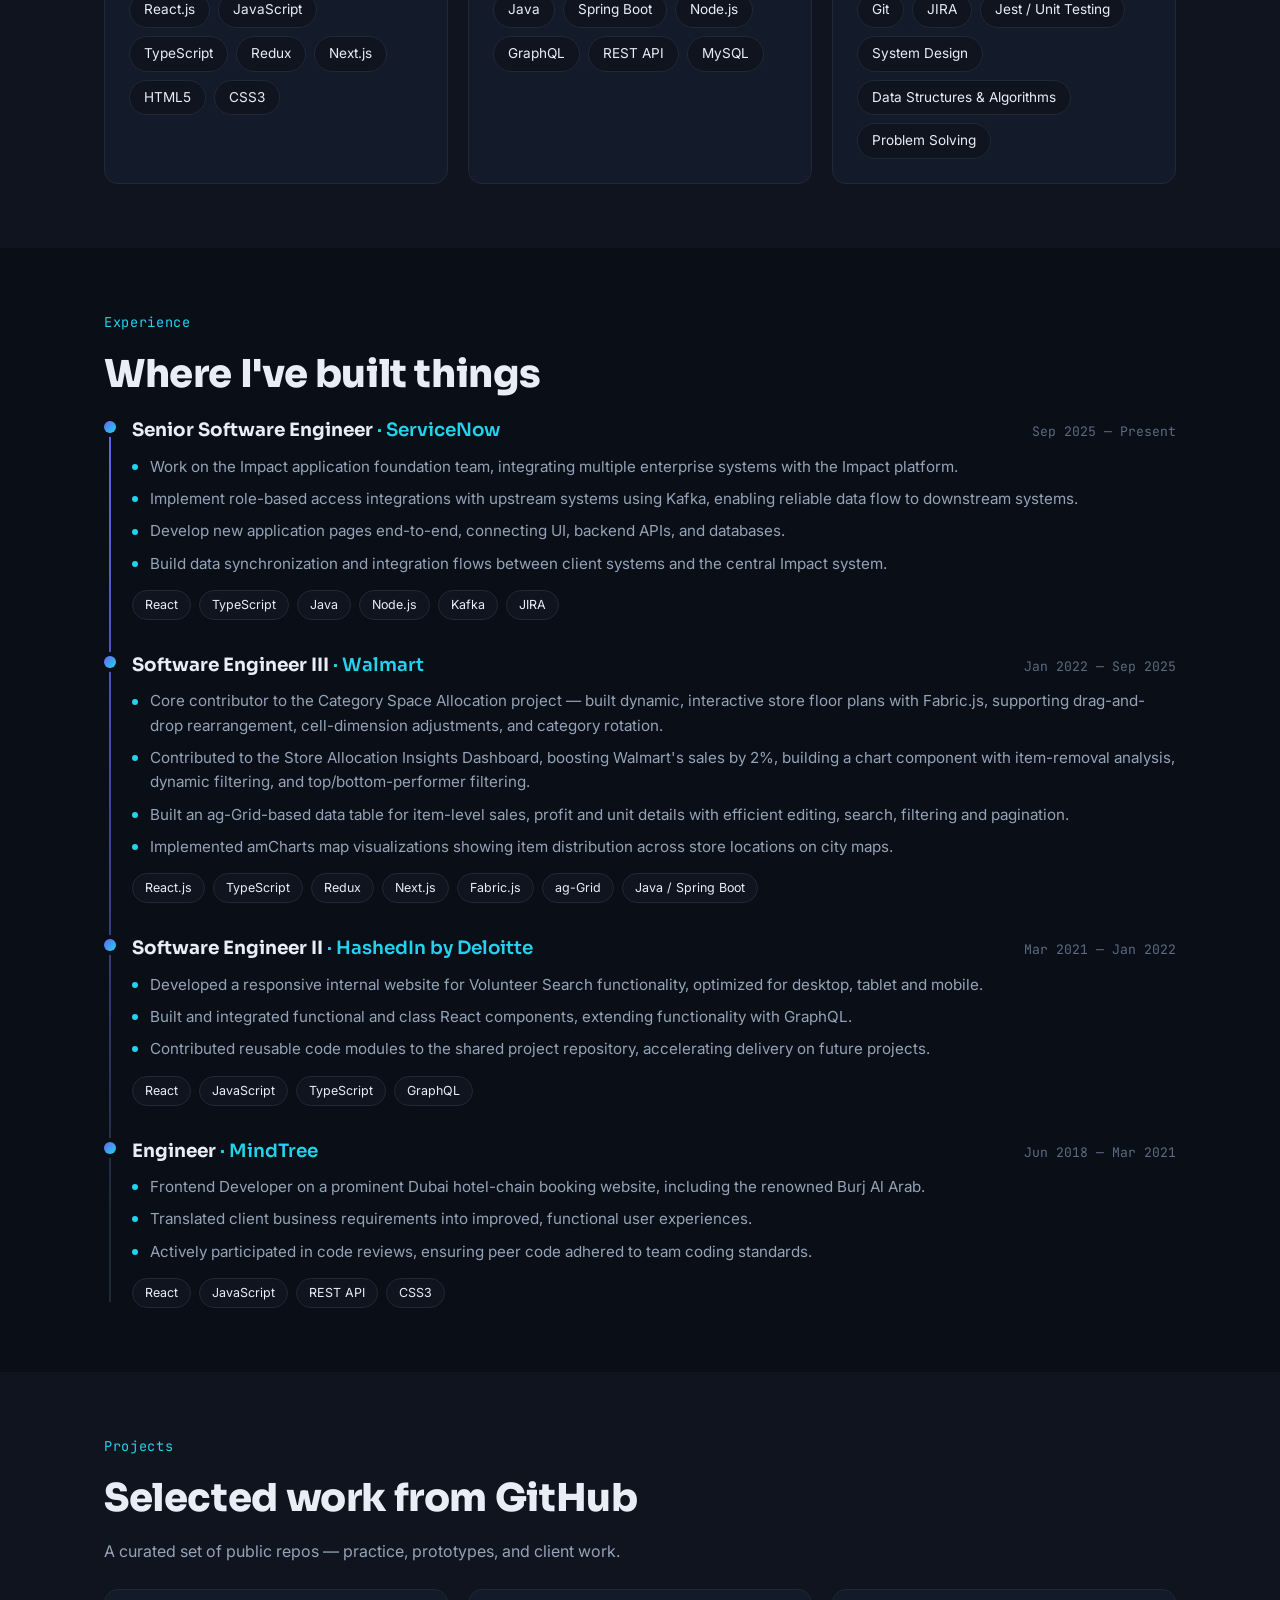
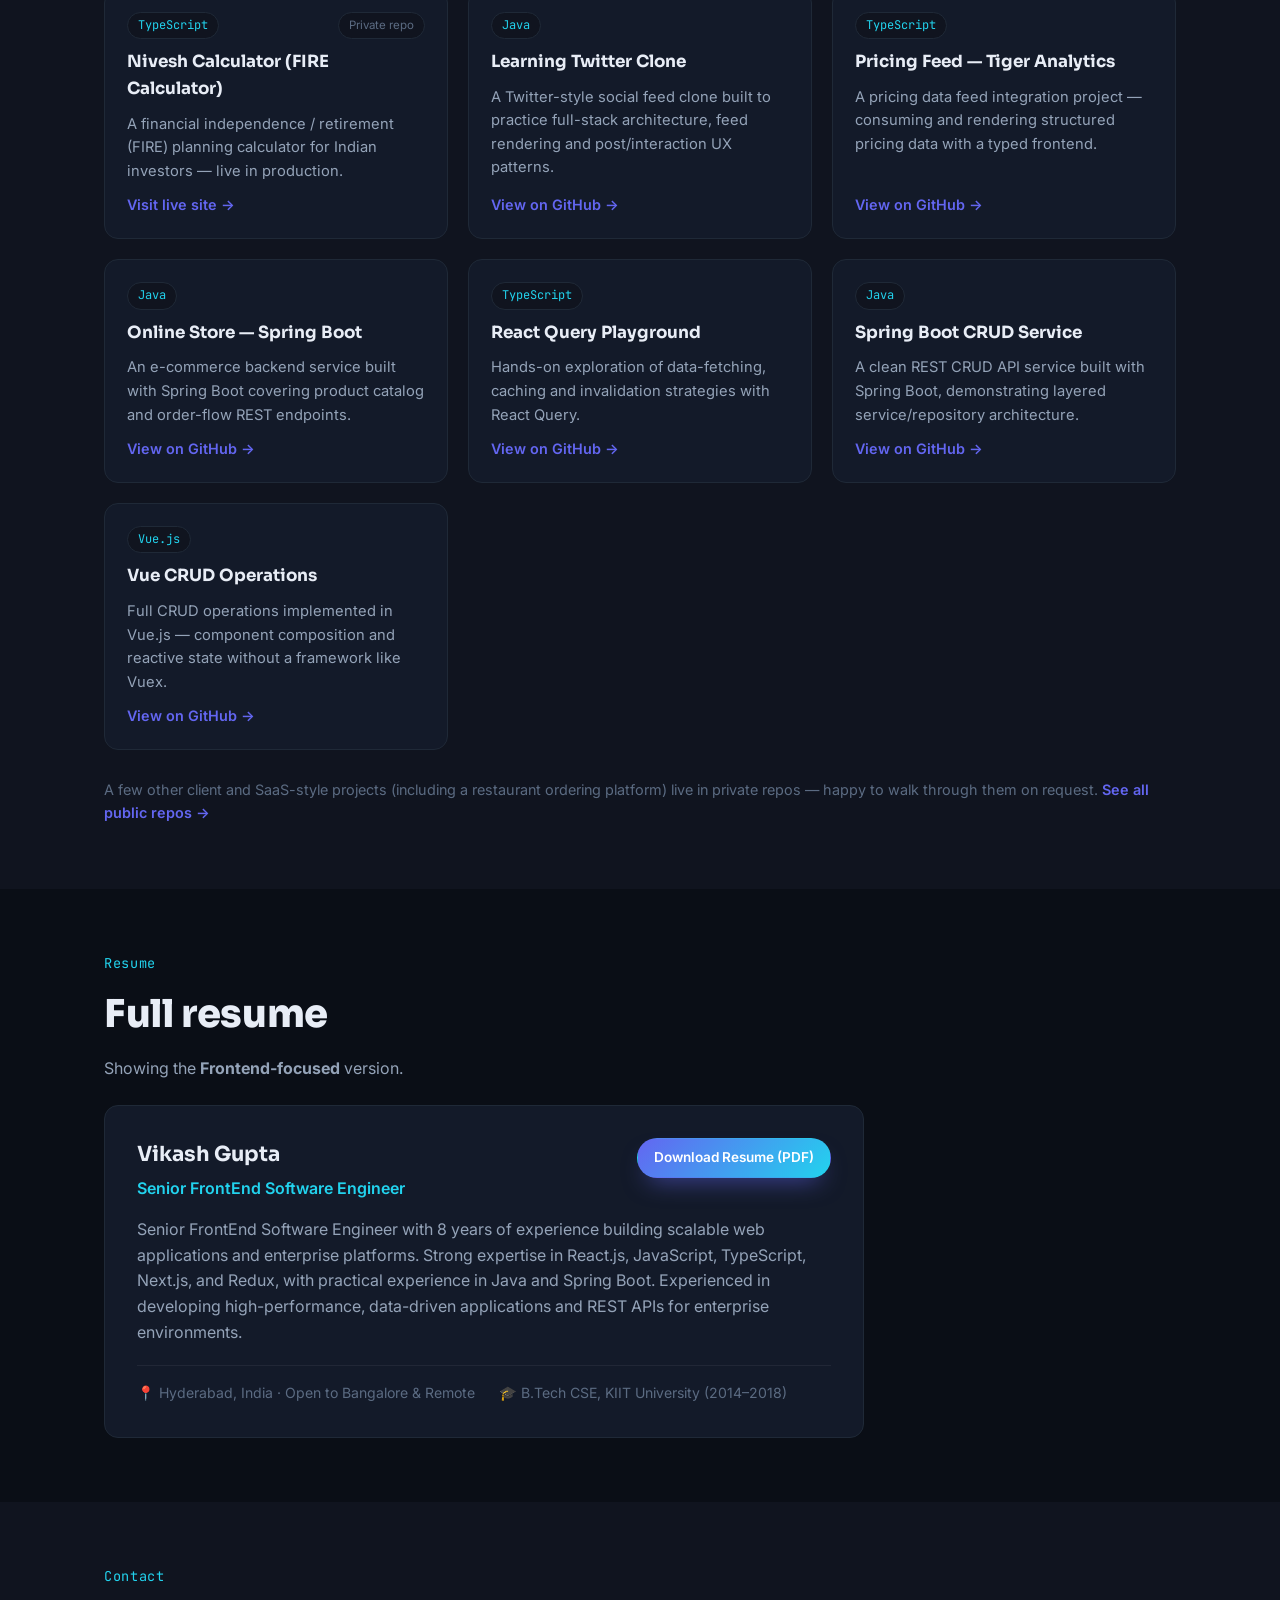
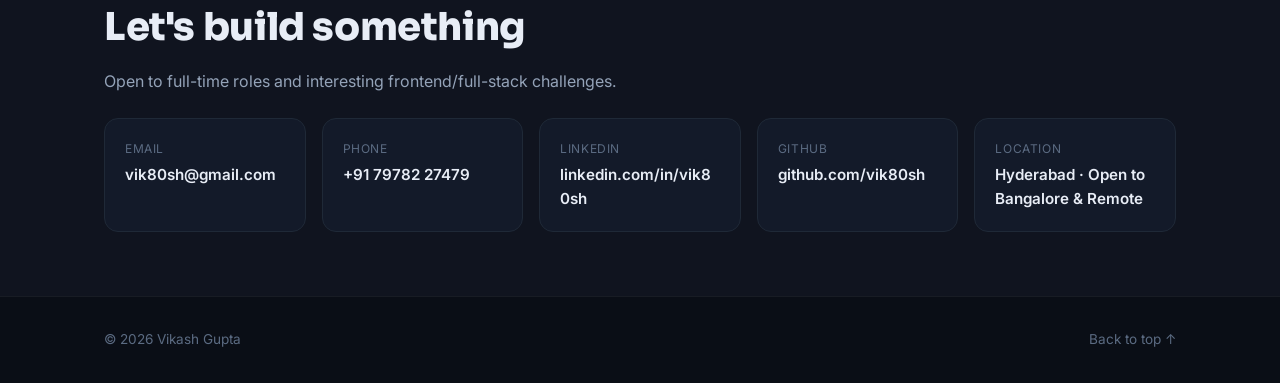
==== commit 83175943: "Link real resume PDF, remove placeholder resume files and full-stack download option" ====
--- a/index.html
+++ b/index.html
@@ -334,8 +334,7 @@
             <p class="resume-role" id="resumeRole">Senior FrontEnd Software Engineer</p>
           </div>
           <div class="resume-actions">
-            <a class="btn btn-primary btn-small" href="assets/resume/resume-frontend.pdf" download>Download Frontend Resume</a>
-            <a class="btn btn-ghost btn-small" href="assets/resume/resume-fullstack.pdf" download>Download Full-Stack Resume</a>
+            <a class="btn btn-primary btn-small" href="assets/resume/Vikash_8Y_EXP_FE.pdf" download>Download Resume (PDF)</a>
           </div>
         </div>
         <p class="resume-summary" id="resumeSummary">
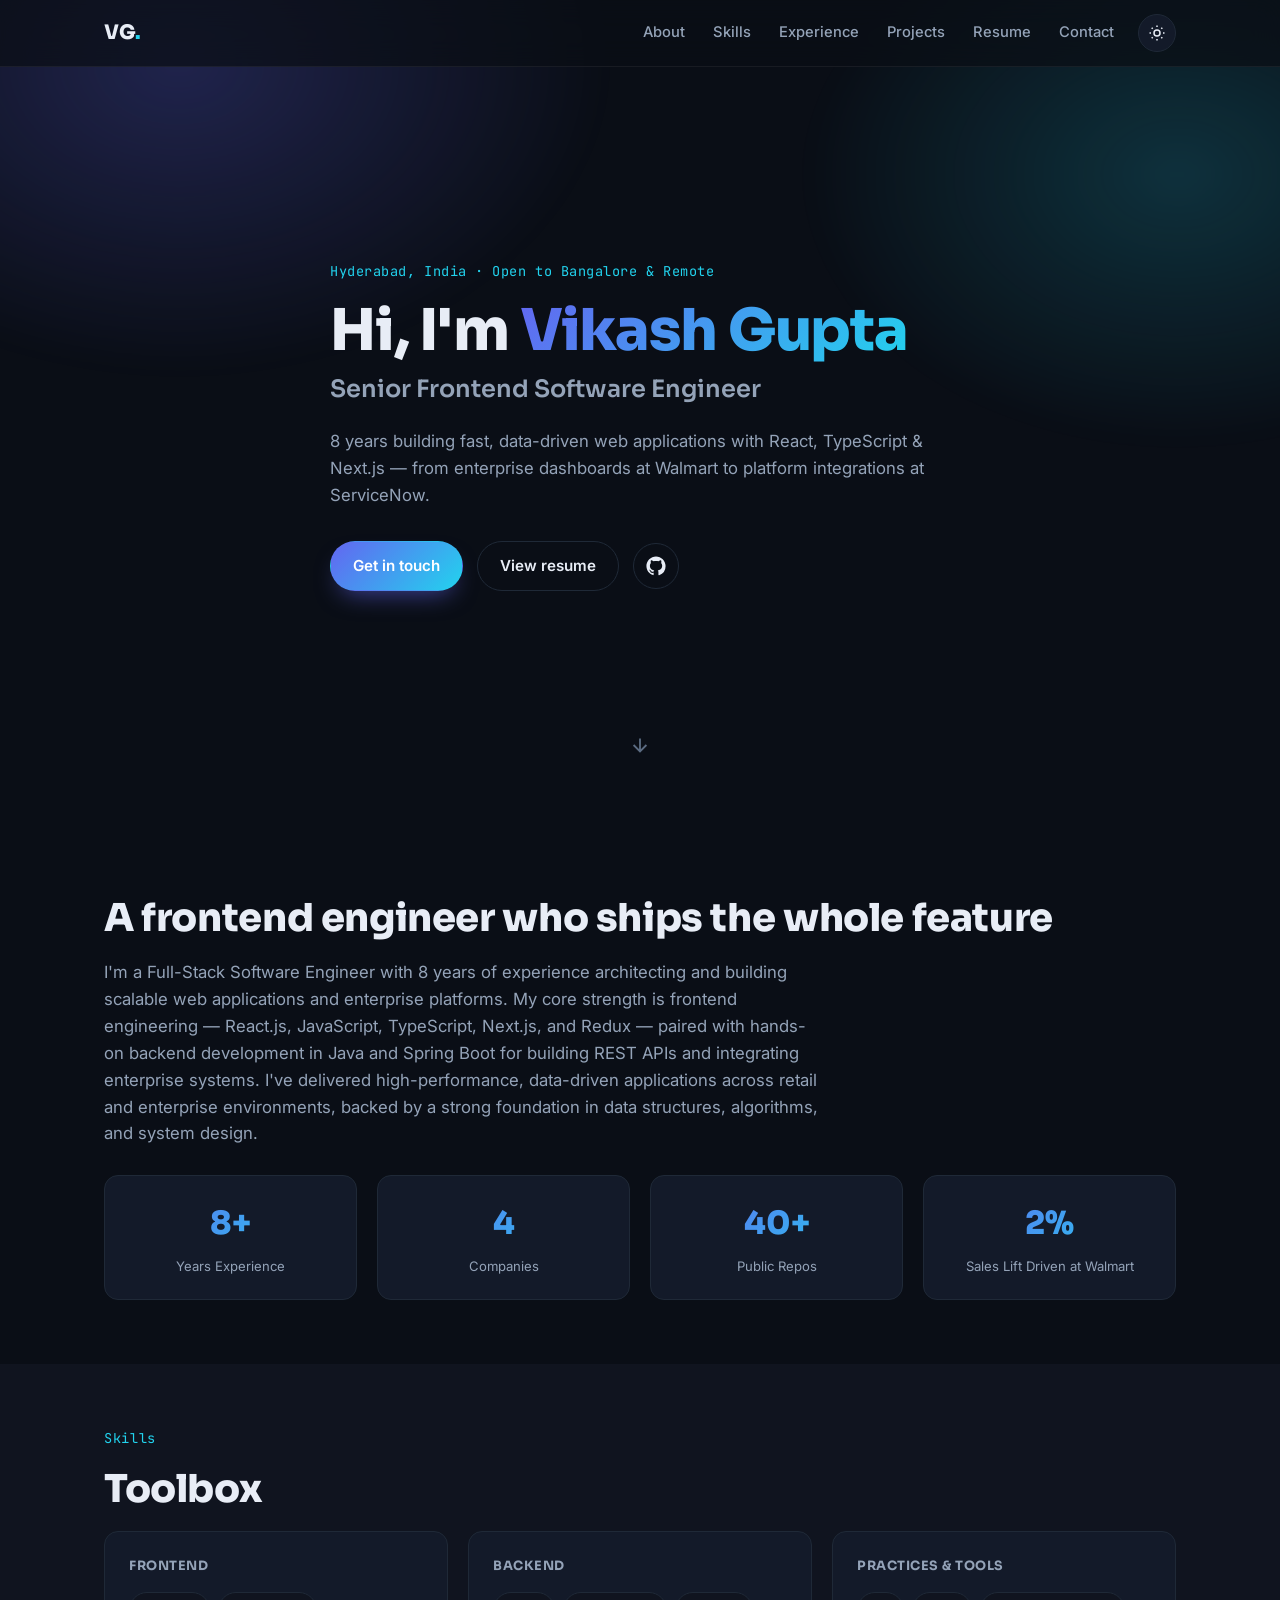
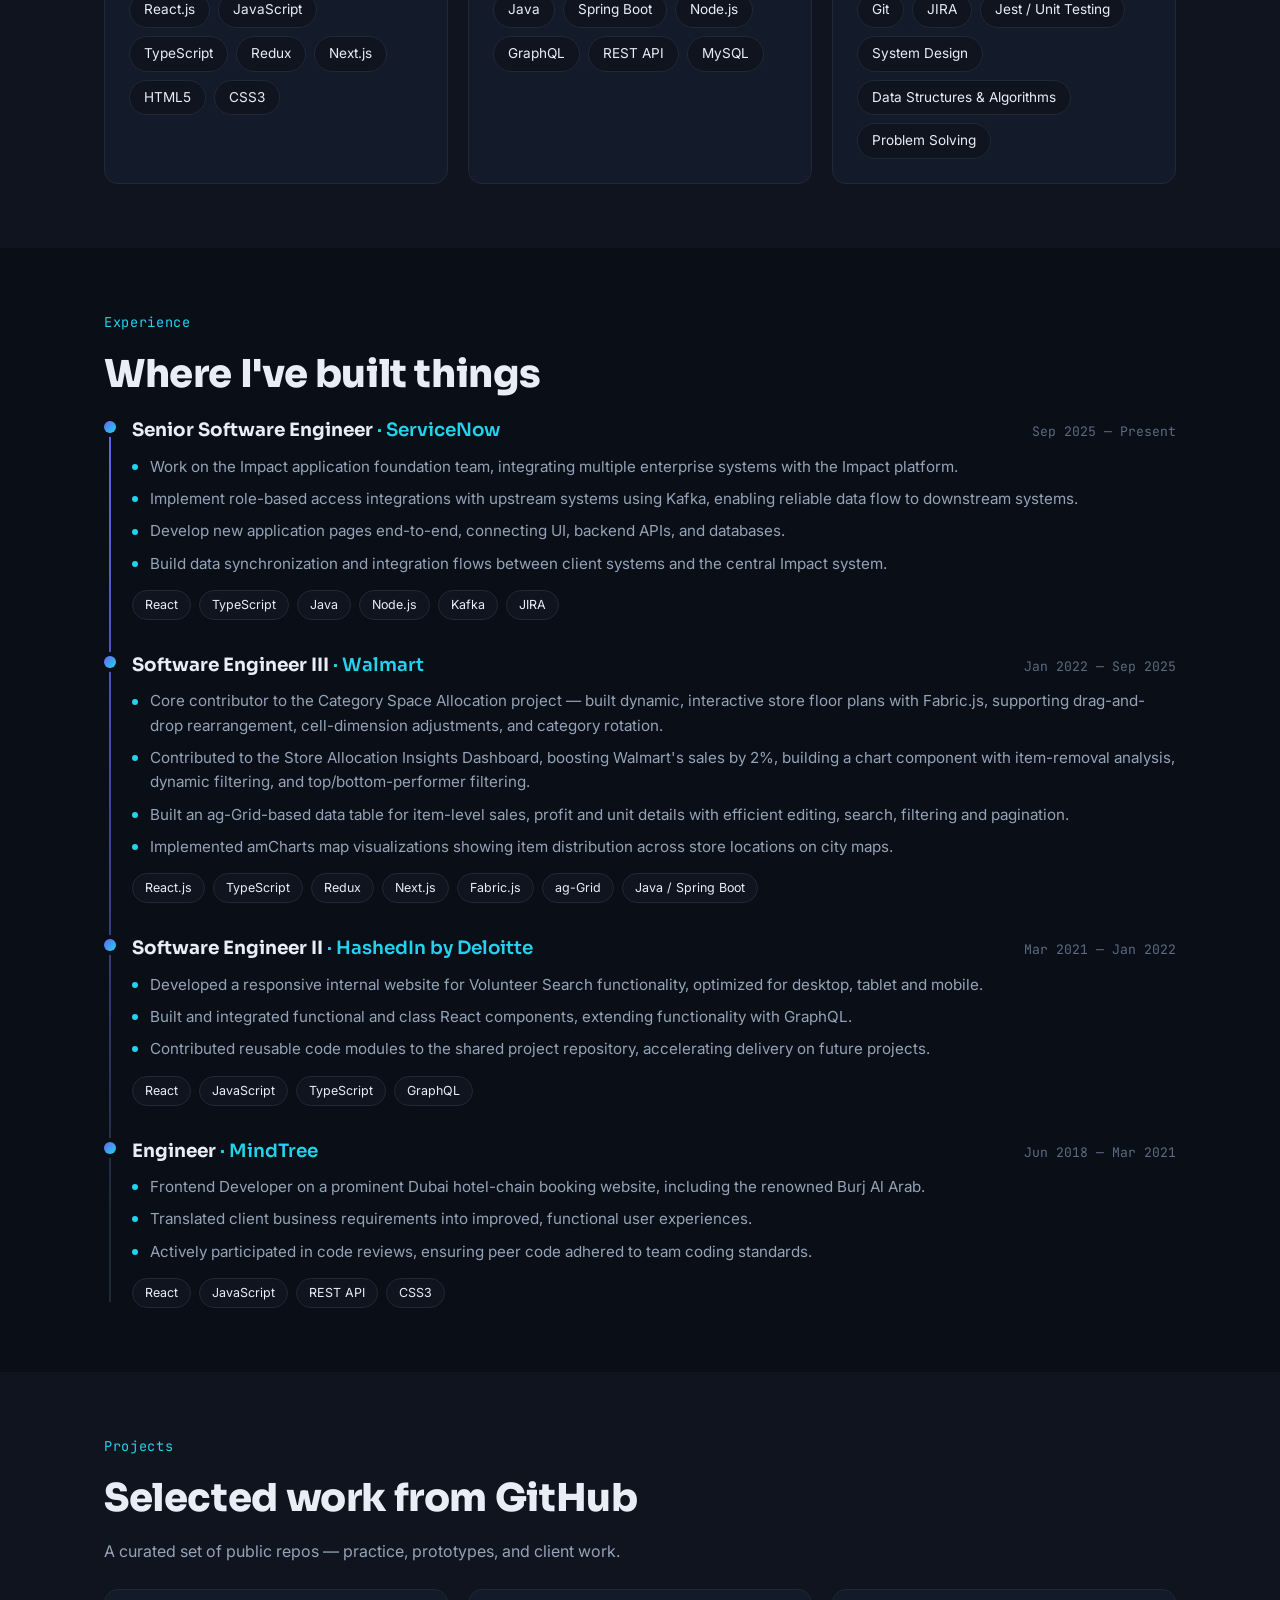
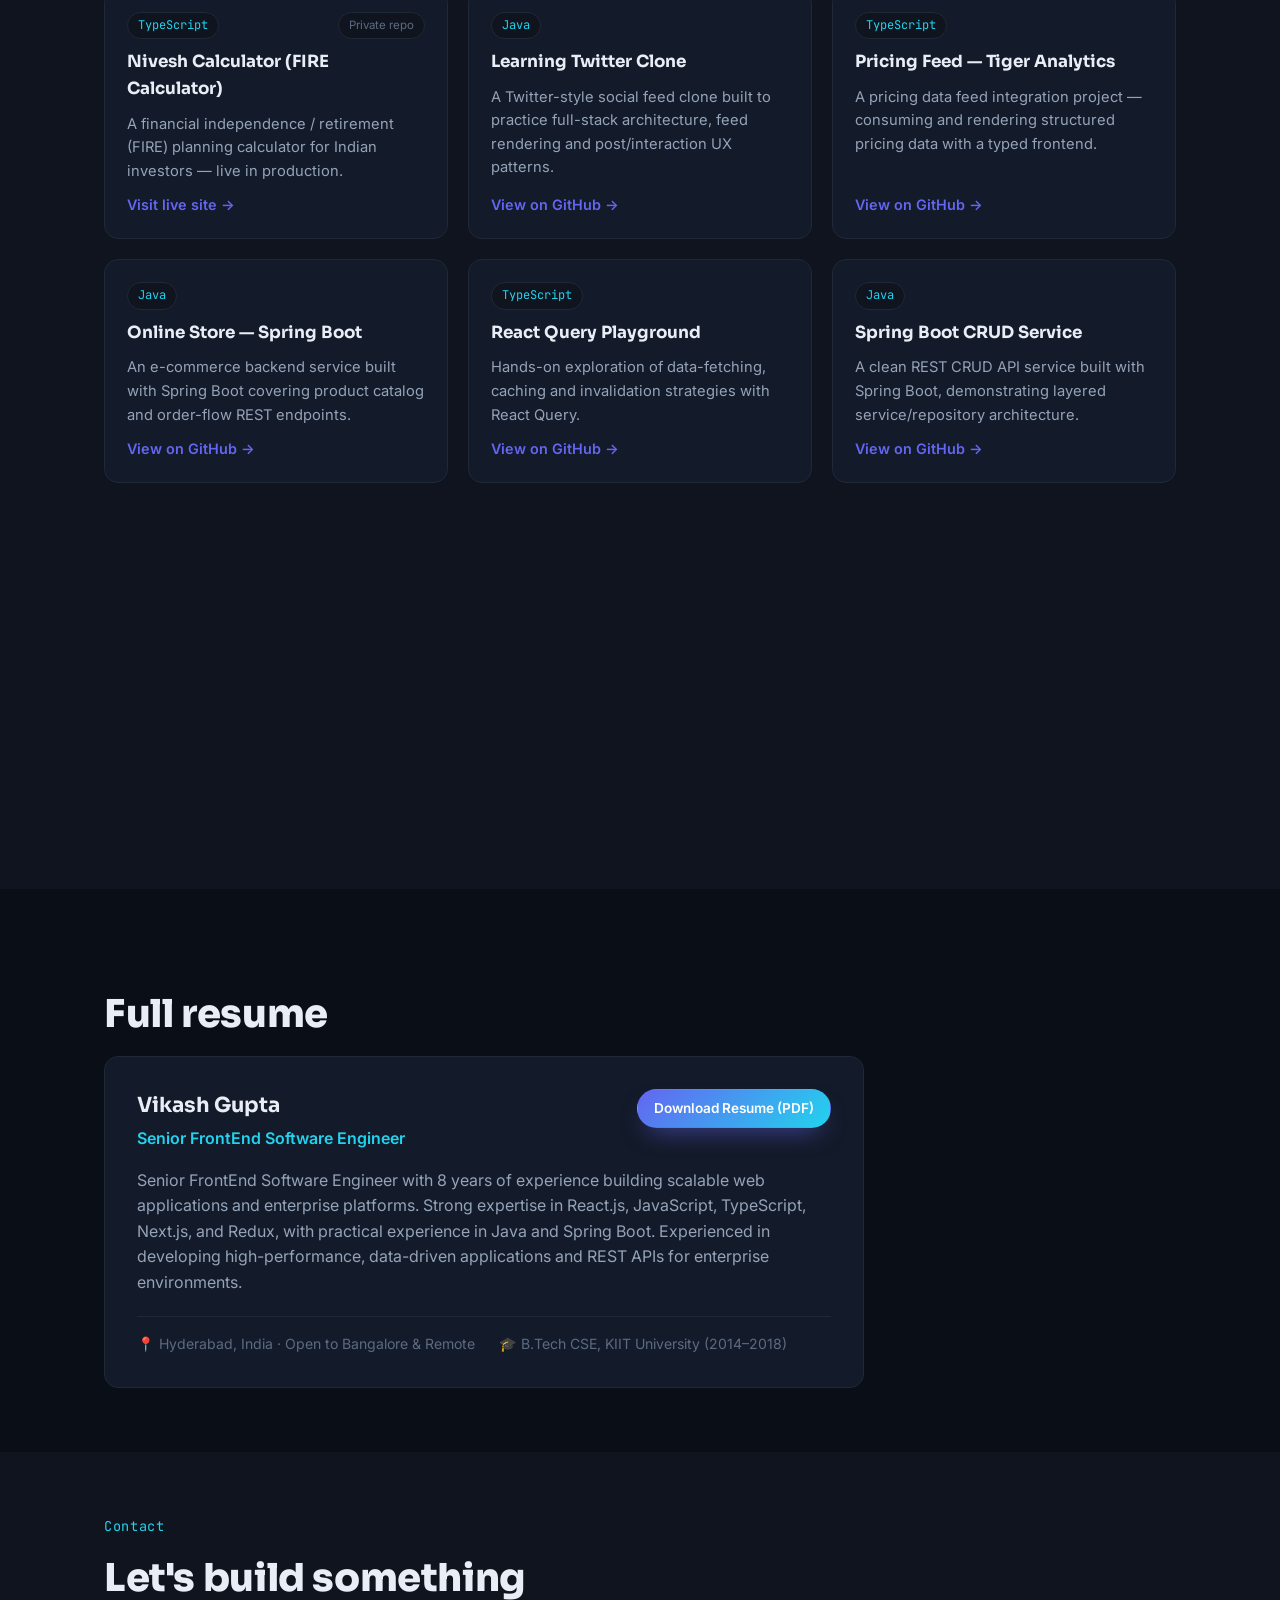
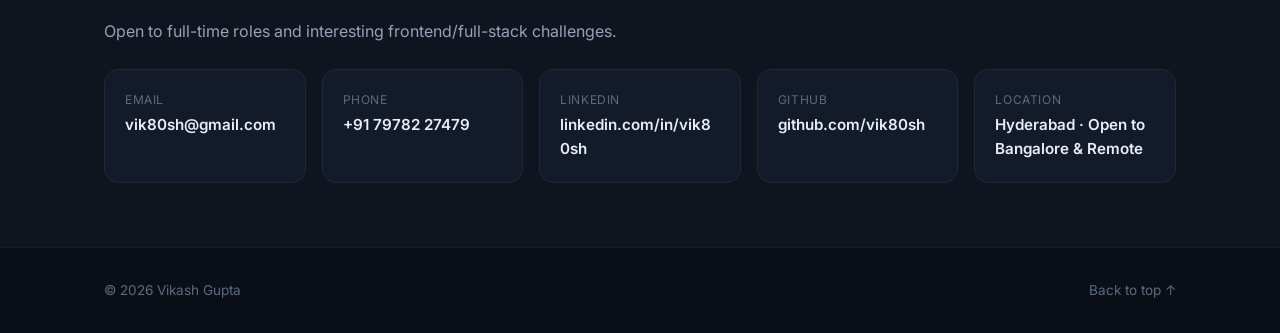
==== commit 7e35876f: "Remove resume mode label text from resume section" ====
--- a/index.html
+++ b/index.html
@@ -323,9 +323,6 @@
     <div class="container">
       <p class="section-tag reveal">Resume</p>
       <h2 class="section-title reveal">Full resume</h2>
-      <p class="section-sub reveal">
-        Showing the <strong id="resumeModeLabel">Frontend-focused</strong> version.
-      </p>
 
       <div class="resume-card reveal">
         <div class="resume-card-head">
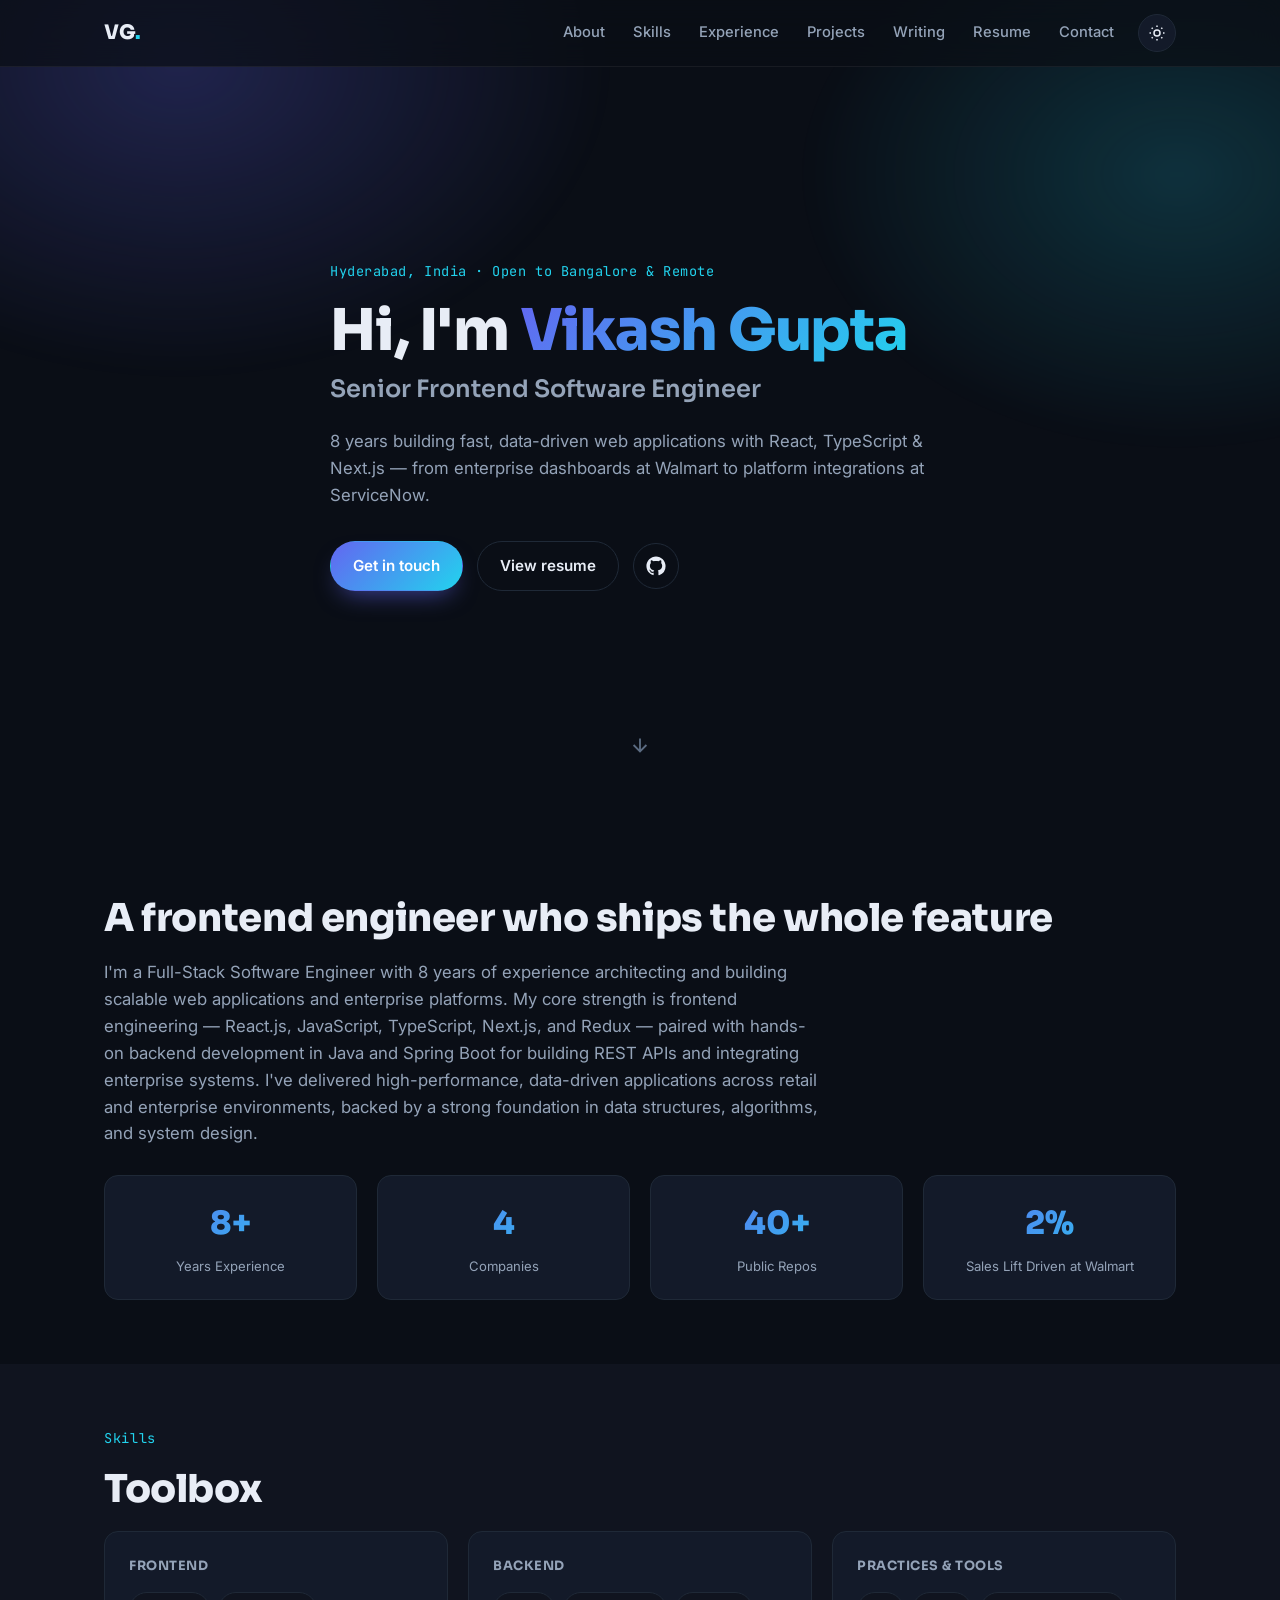
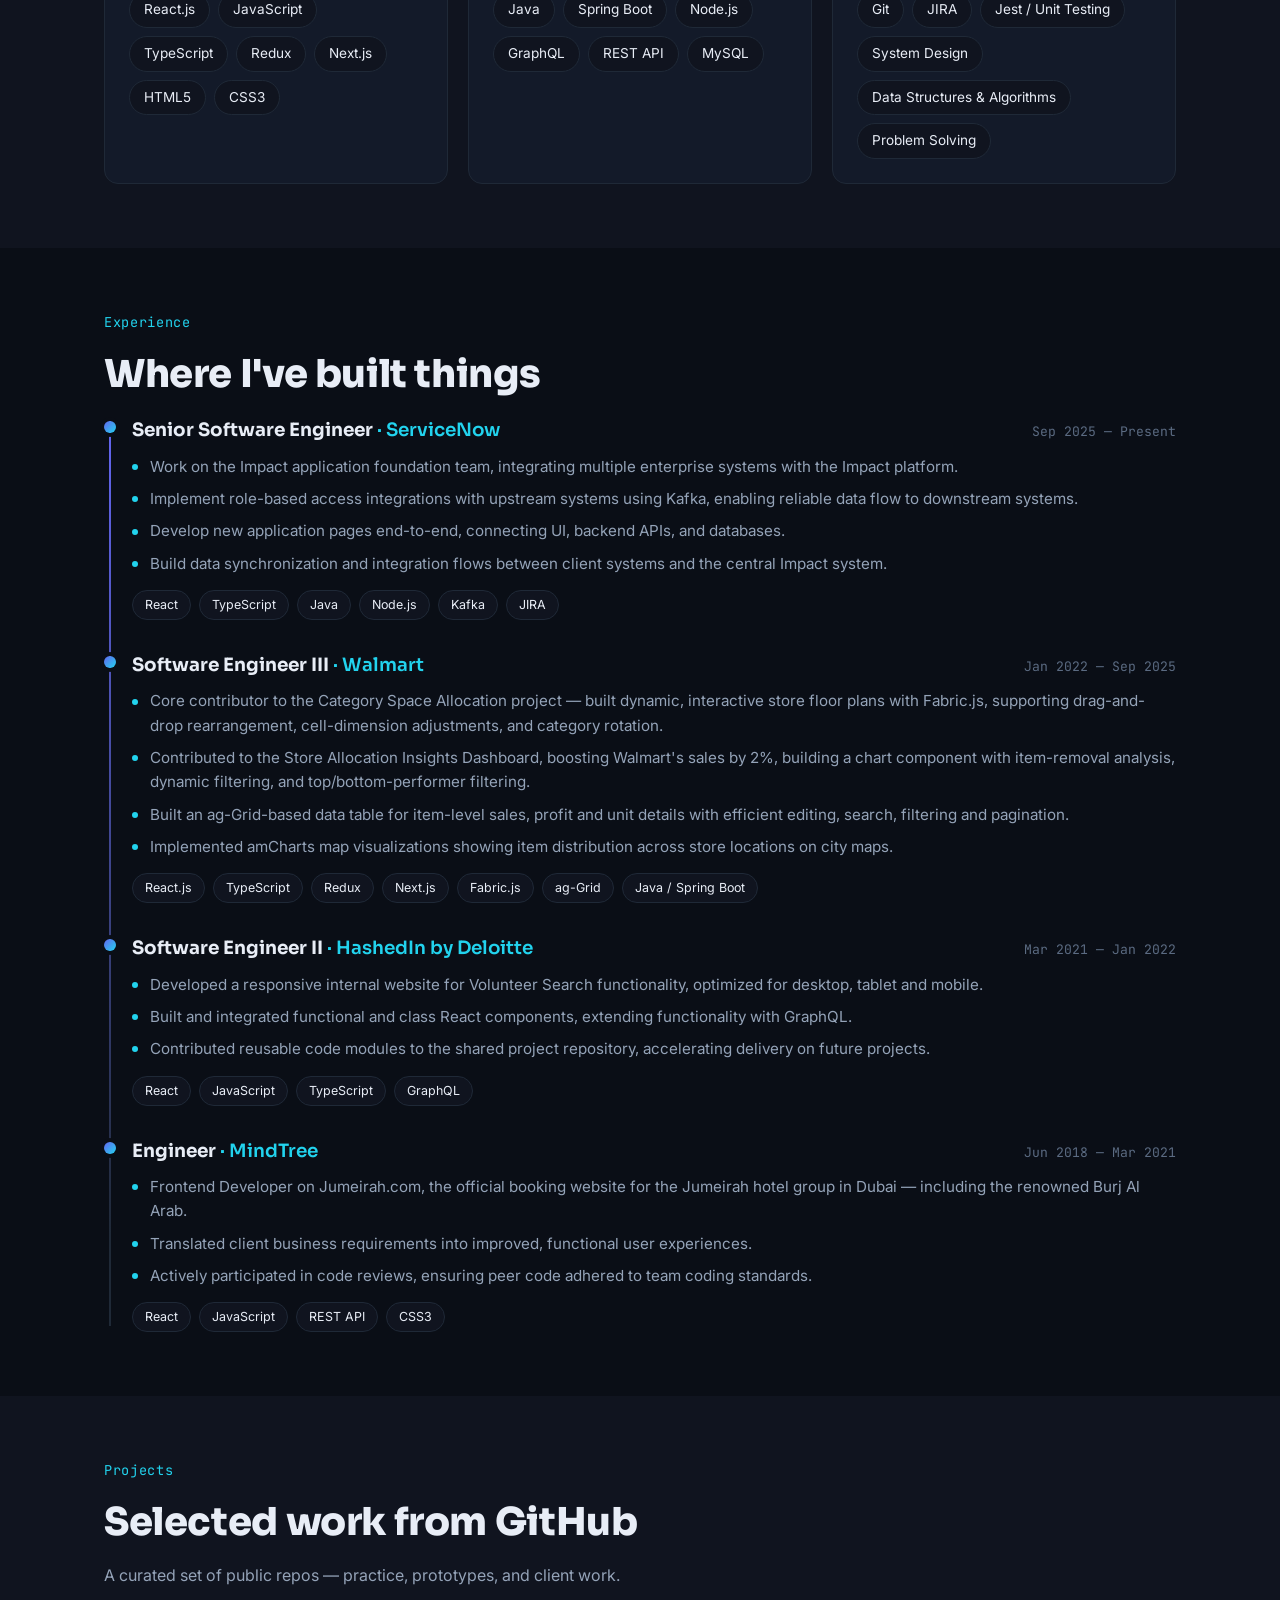
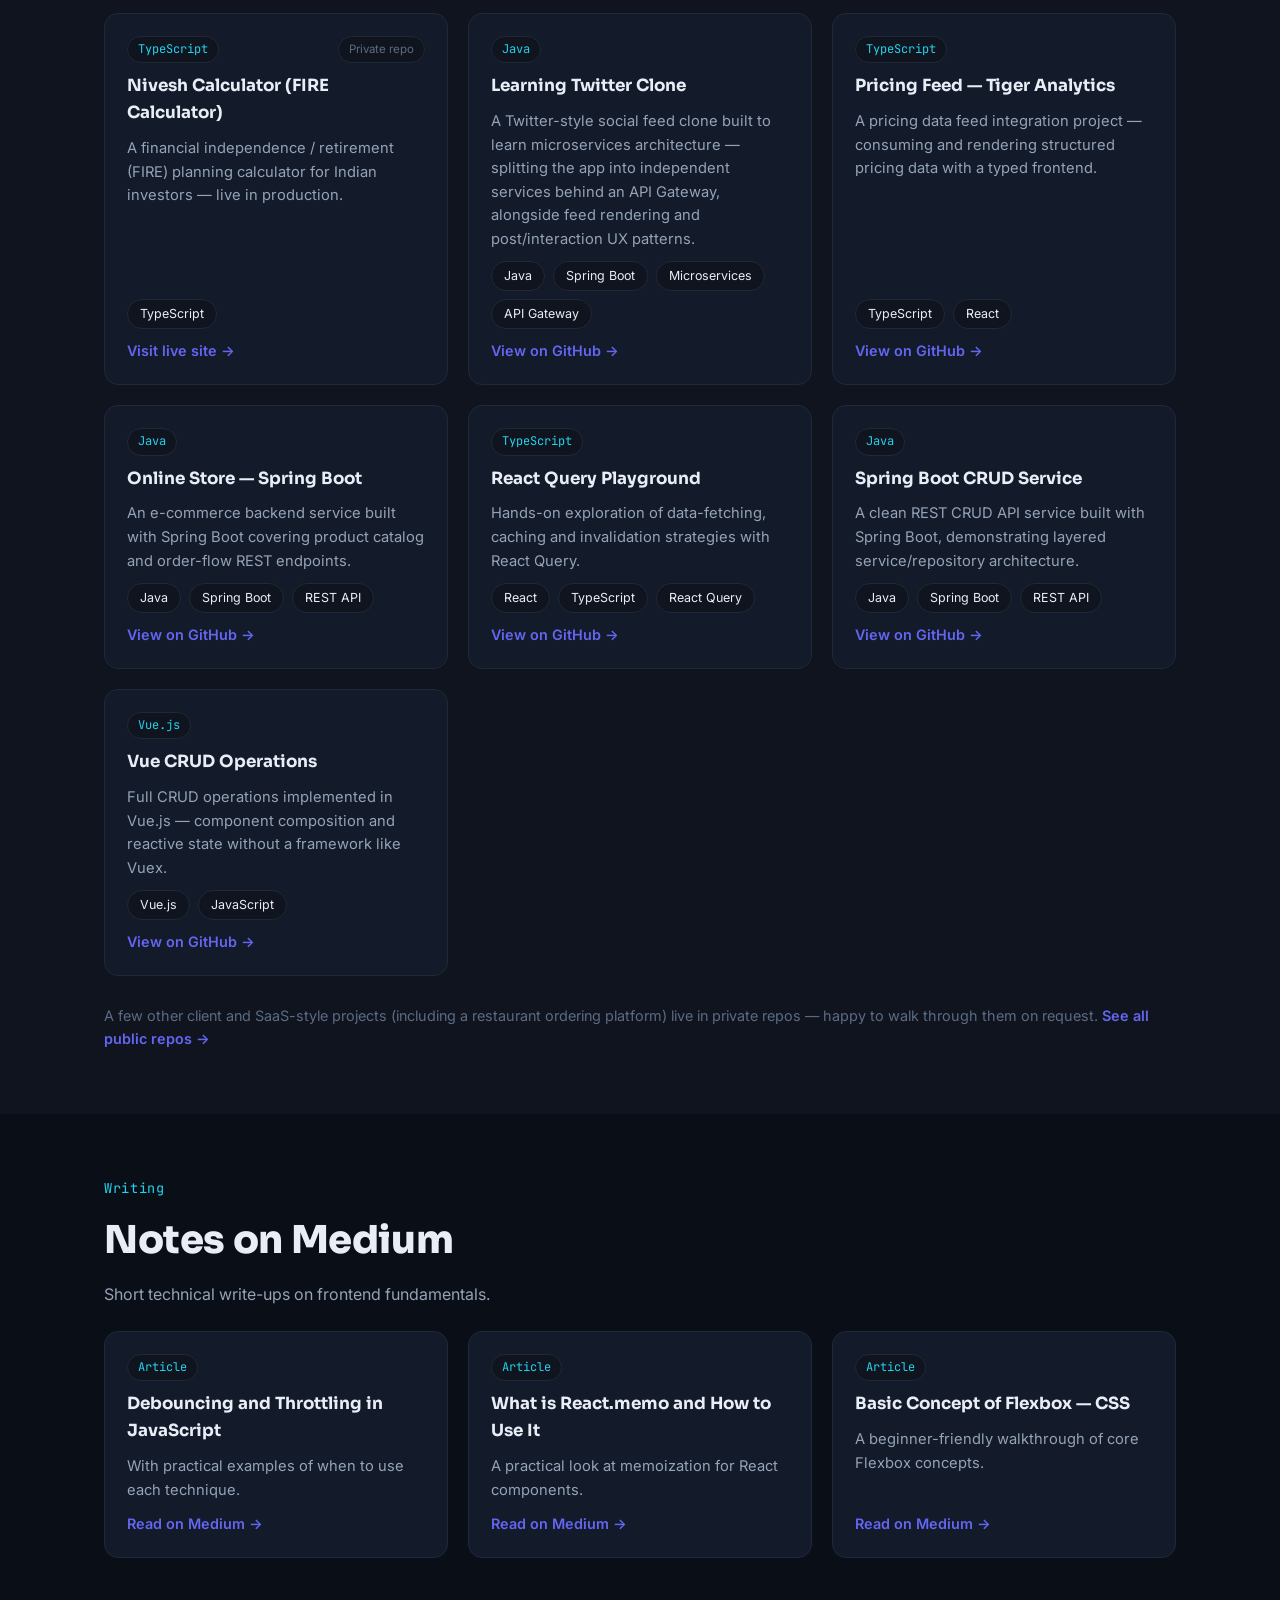
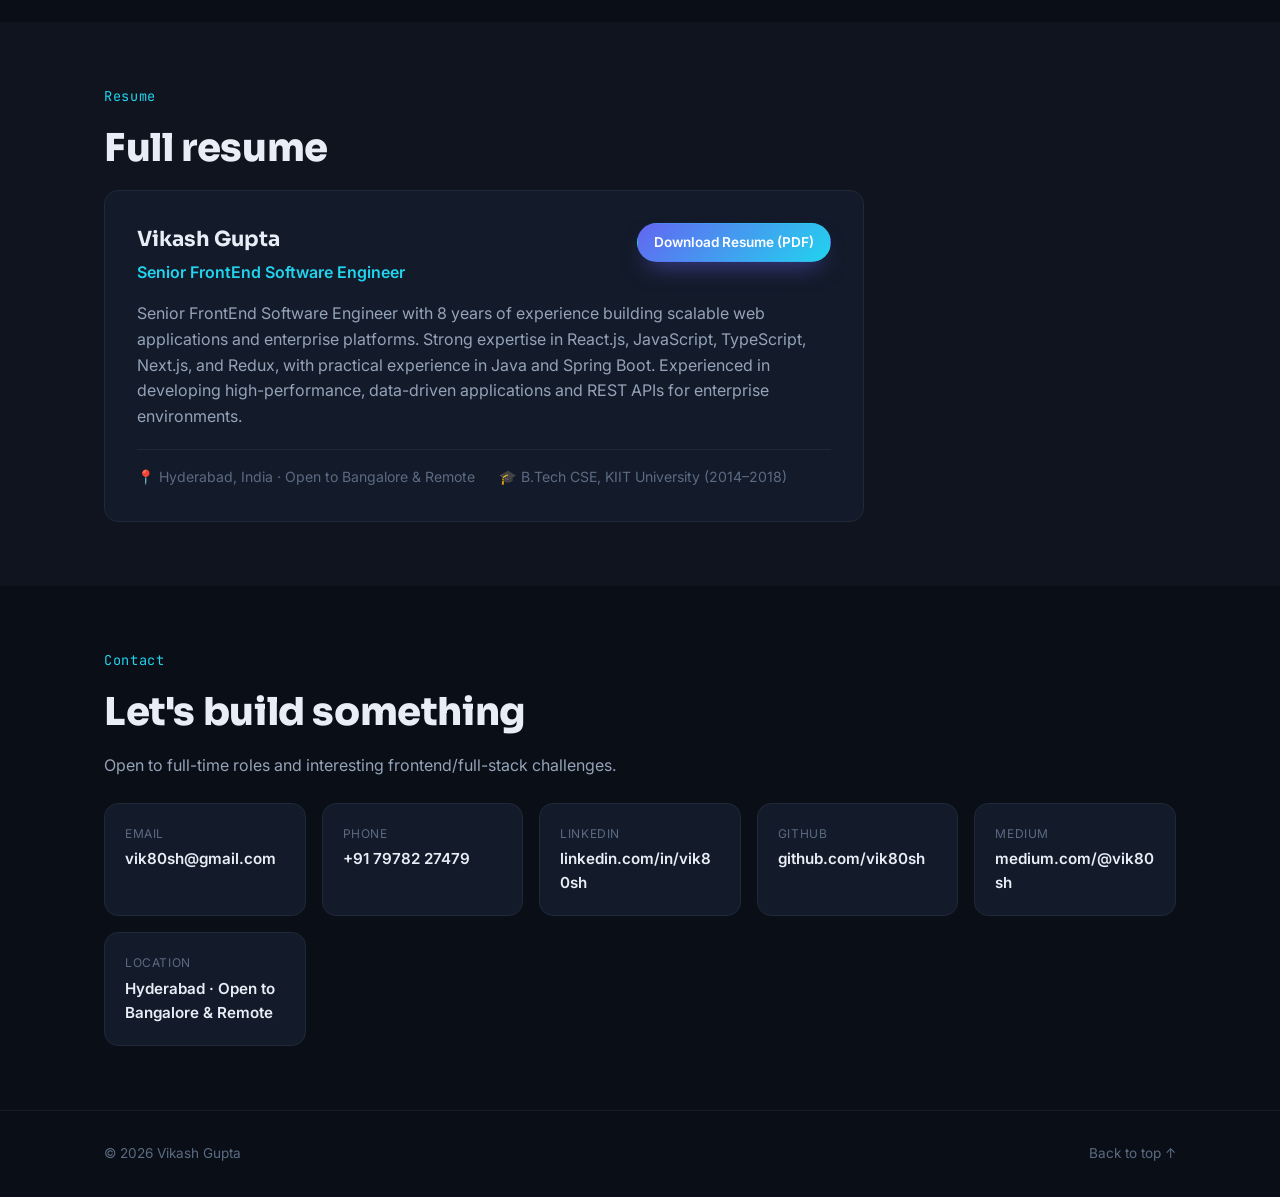
==== commit c025e702: "Fix mobile header disappearing on scroll, add project tech tags, Writing section, Medium link, Jumei" ====
--- a/index.html
+++ b/index.html
@@ -24,6 +24,7 @@
       <li><a href="#skills">Skills</a></li>
       <li><a href="#experience">Experience</a></li>
       <li><a href="#projects">Projects</a></li>
+      <li><a href="#writing">Writing</a></li>
       <li><a href="#resume">Resume</a></li>
       <li><a href="#contact">Contact</a></li>
     </ul>
@@ -221,7 +222,7 @@
               <span class="tl-date">Jun 2018 — Mar 2021</span>
             </div>
             <ul>
-              <li>Frontend Developer on a prominent Dubai hotel-chain booking website, including the renowned Burj Al Arab.</li>
+              <li>Frontend Developer on Jumeirah.com, the official booking website for the Jumeirah hotel group in Dubai — including the renowned Burj Al Arab.</li>
               <li>Translated client business requirements into improved, functional user experiences.</li>
               <li>Actively participated in code reviews, ensuring peer code adhered to team coding standards.</li>
             </ul>
@@ -251,6 +252,7 @@
           </div>
           <h3>Nivesh Calculator (FIRE Calculator)</h3>
           <p>A financial independence / retirement (FIRE) planning calculator for Indian investors — live in production.</p>
+          <div class="chips small"><span class="chip">TypeScript</span></div>
           <a href="https://www.niveshcalculator.com/" target="_blank" rel="noopener" class="project-link">Visit live site →</a>
         </article>
 
@@ -259,7 +261,8 @@
             <span class="project-lang">Java</span>
           </div>
           <h3>Learning Twitter Clone</h3>
-          <p>A Twitter-style social feed clone built to practice full-stack architecture, feed rendering and post/interaction UX patterns.</p>
+          <p>A Twitter-style social feed clone built to learn microservices architecture — splitting the app into independent services behind an API Gateway, alongside feed rendering and post/interaction UX patterns.</p>
+          <div class="chips small"><span class="chip">Java</span><span class="chip">Spring Boot</span><span class="chip">Microservices</span><span class="chip">API Gateway</span></div>
           <a href="https://github.com/vik80sh/Learning-Twitter-Clone" target="_blank" rel="noopener" class="project-link">View on GitHub →</a>
         </article>
 
@@ -269,6 +272,7 @@
           </div>
           <h3>Pricing Feed — Tiger Analytics</h3>
           <p>A pricing data feed integration project — consuming and rendering structured pricing data with a typed frontend.</p>
+          <div class="chips small"><span class="chip">TypeScript</span><span class="chip">React</span></div>
           <a href="https://github.com/vik80sh/pricing-feed-Tiger-Analytics" target="_blank" rel="noopener" class="project-link">View on GitHub →</a>
         </article>
 
@@ -278,6 +282,7 @@
           </div>
           <h3>Online Store — Spring Boot</h3>
           <p>An e-commerce backend service built with Spring Boot covering product catalog and order-flow REST endpoints.</p>
+          <div class="chips small"><span class="chip">Java</span><span class="chip">Spring Boot</span><span class="chip">REST API</span></div>
           <a href="https://github.com/vik80sh/Online-Store-Spring-boot" target="_blank" rel="noopener" class="project-link">View on GitHub →</a>
         </article>
 
@@ -287,6 +292,7 @@
           </div>
           <h3>React Query Playground</h3>
           <p>Hands-on exploration of data-fetching, caching and invalidation strategies with React Query.</p>
+          <div class="chips small"><span class="chip">React</span><span class="chip">TypeScript</span><span class="chip">React Query</span></div>
           <a href="https://github.com/vik80sh/react-query" target="_blank" rel="noopener" class="project-link">View on GitHub →</a>
         </article>
 
@@ -296,6 +302,7 @@
           </div>
           <h3>Spring Boot CRUD Service</h3>
           <p>A clean REST CRUD API service built with Spring Boot, demonstrating layered service/repository architecture.</p>
+          <div class="chips small"><span class="chip">Java</span><span class="chip">Spring Boot</span><span class="chip">REST API</span></div>
           <a href="https://github.com/vik80sh/Java_Spring_Boot_CRUD" target="_blank" rel="noopener" class="project-link">View on GitHub →</a>
         </article>
 
@@ -305,6 +312,7 @@
           </div>
           <h3>Vue CRUD Operations</h3>
           <p>Full CRUD operations implemented in Vue.js — component composition and reactive state without a framework like Vuex.</p>
+          <div class="chips small"><span class="chip">Vue.js</span><span class="chip">JavaScript</span></div>
           <a href="https://github.com/vik80sh/CRUDOperation-Vue" target="_blank" rel="noopener" class="project-link">View on GitHub →</a>
         </article>
 
@@ -318,8 +326,38 @@
     </div>
   </section>
 
+  <!-- WRITING -->
+  <section class="section" id="writing">
+    <div class="container">
+      <p class="section-tag reveal">Writing</p>
+      <h2 class="section-title reveal">Notes on Medium</h2>
+      <p class="section-sub reveal">Short technical write-ups on frontend fundamentals.</p>
+
+      <div class="projects-grid">
+        <a href="https://medium.com/@vik80sh/debounce-and-throttle-in-javascript-with-examples-f0958f1e4b3c" target="_blank" rel="noopener" class="project-card reveal">
+          <div class="project-top"><span class="project-lang">Article</span></div>
+          <h3>Debouncing and Throttling in JavaScript</h3>
+          <p>With practical examples of when to use each technique.</p>
+          <span class="project-link">Read on Medium →</span>
+        </a>
+        <a href="https://medium.com/@vik80sh/what-is-react-memo-and-how-to-use-it-cdeab4b08db6" target="_blank" rel="noopener" class="project-card reveal">
+          <div class="project-top"><span class="project-lang">Article</span></div>
+          <h3>What is React.memo and How to Use It</h3>
+          <p>A practical look at memoization for React components.</p>
+          <span class="project-link">Read on Medium →</span>
+        </a>
+        <a href="https://medium.com/@vik80sh/basic-concept-of-flexbox-css-e63b9f4d4329" target="_blank" rel="noopener" class="project-card reveal">
+          <div class="project-top"><span class="project-lang">Article</span></div>
+          <h3>Basic Concept of Flexbox — CSS</h3>
+          <p>A beginner-friendly walkthrough of core Flexbox concepts.</p>
+          <span class="project-link">Read on Medium →</span>
+        </a>
+      </div>
+    </div>
+  </section>
+
   <!-- RESUME -->
-  <section class="section" id="resume">
+  <section class="section alt" id="resume">
     <div class="container">
       <p class="section-tag reveal">Resume</p>
       <h2 class="section-title reveal">Full resume</h2>
@@ -349,7 +387,7 @@
   </section>
 
   <!-- CONTACT -->
-  <section class="section alt" id="contact">
+  <section class="section" id="contact">
     <div class="container">
       <p class="section-tag reveal">Contact</p>
       <h2 class="section-title reveal">Let's build something</h2>
@@ -371,6 +409,10 @@
         <a href="https://github.com/vik80sh" target="_blank" rel="noopener" class="contact-card">
           <span class="contact-label">GitHub</span>
           <span class="contact-value">github.com/vik80sh</span>
+        </a>
+        <a href="https://medium.com/@vik80sh" target="_blank" rel="noopener" class="contact-card">
+          <span class="contact-label">Medium</span>
+          <span class="contact-value">medium.com/@vik80sh</span>
         </a>
         <div class="contact-card">
           <span class="contact-label">Location</span>
--- a/css/style.css
+++ b/css/style.css
@@ -77,6 +77,21 @@
   backdrop-filter: blur(14px);
   -webkit-backdrop-filter: blur(14px);
   border-bottom: 1px solid var(--border-soft);
+  /* Forces its own compositor layer — without this, fixed + backdrop-filter
+     can fail to repaint on scroll in mobile Safari/WebKit, making the header vanish. */
+  -webkit-transform: translateZ(0);
+  transform: translateZ(0);
+  will-change: transform;
+}
+
+@media (max-width: 640px) {
+  .nav-wrap {
+    /* backdrop-filter is the least reliable part of this on mobile WebKit;
+       fall back to a solid background so the header never renders blank. */
+    background: var(--bg);
+    backdrop-filter: none;
+    -webkit-backdrop-filter: none;
+  }
 }
 .nav {
   max-width: var(--max-width);
@@ -544,7 +559,7 @@
 }
 
 @media print {
-  .nav-wrap, .hero, .scroll-cue, footer, #skills, #experience, #projects, #contact { display: none; }
+  .nav-wrap, .hero, .scroll-cue, footer, #skills, #experience, #projects, #writing, #contact { display: none; }
   #resume { padding: 0; }
   body { background: #fff; color: #000; }
   .resume-card { border: none; box-shadow: none; }
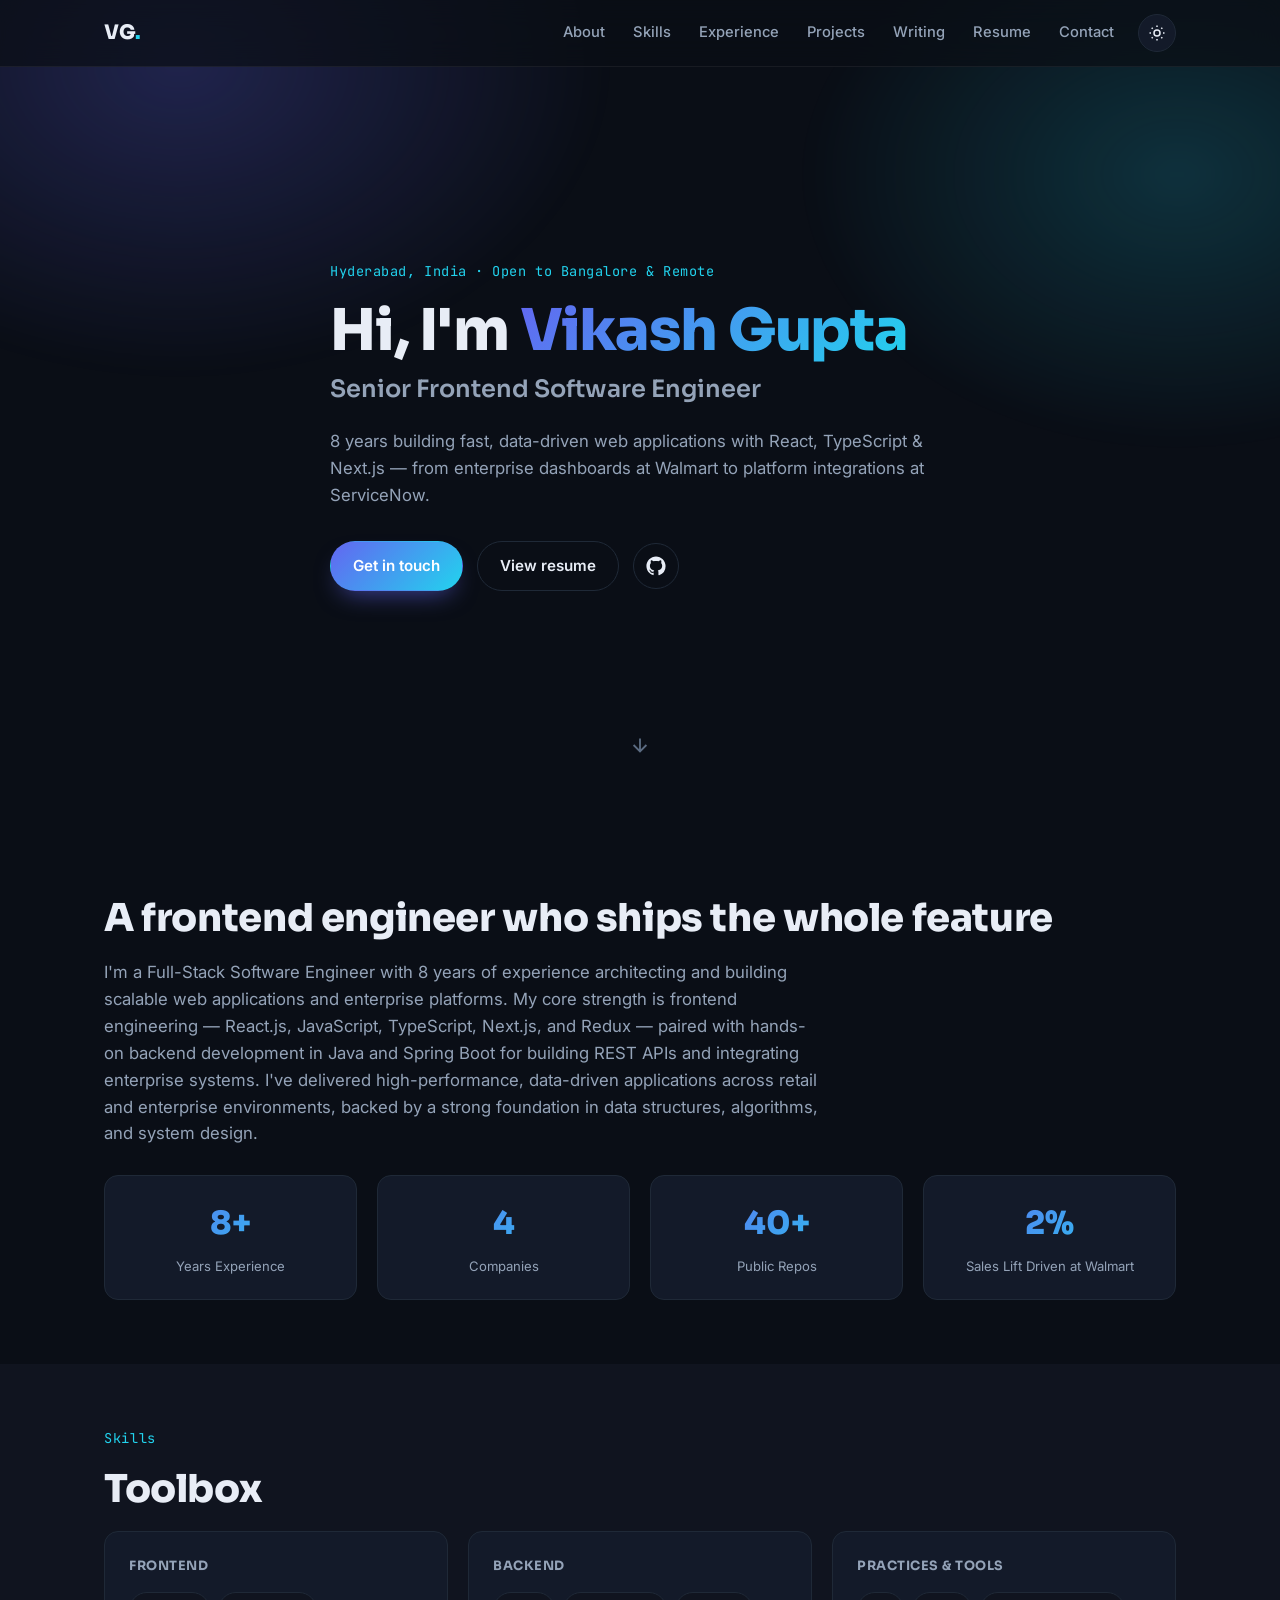
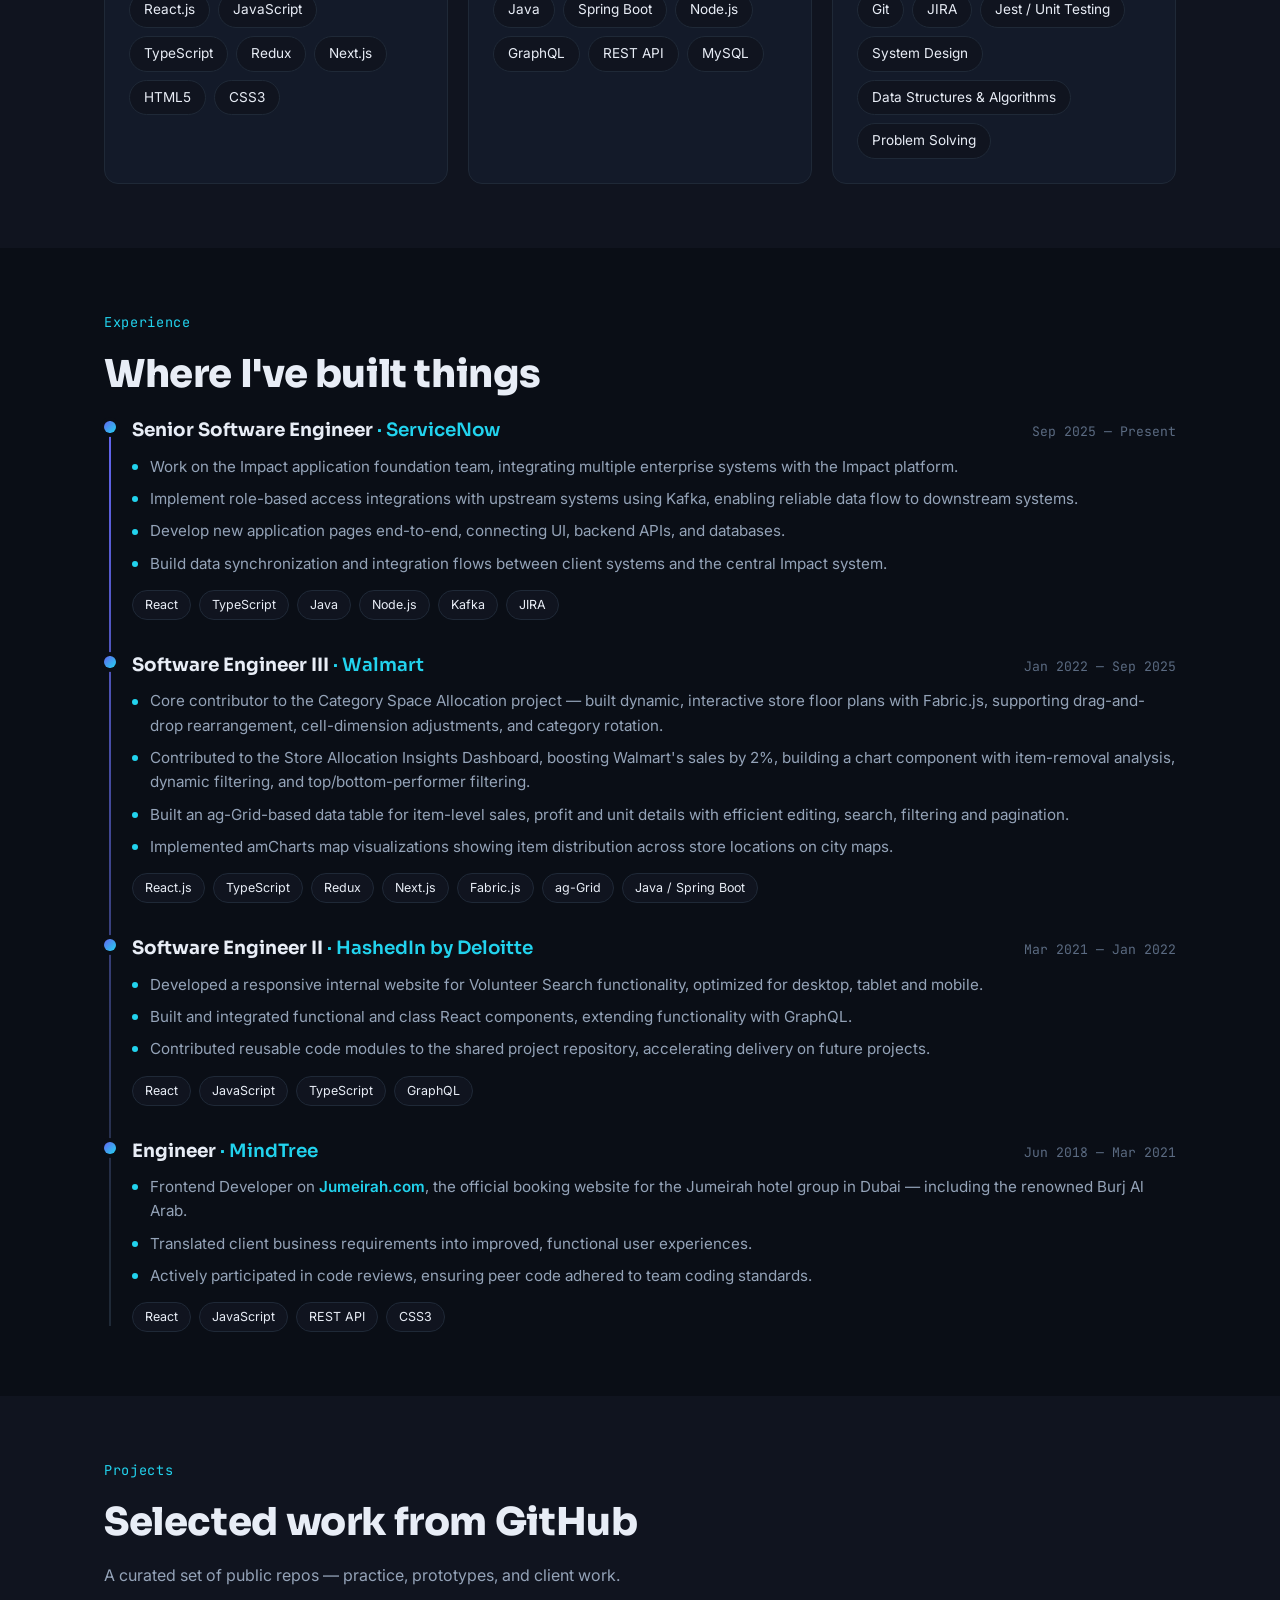
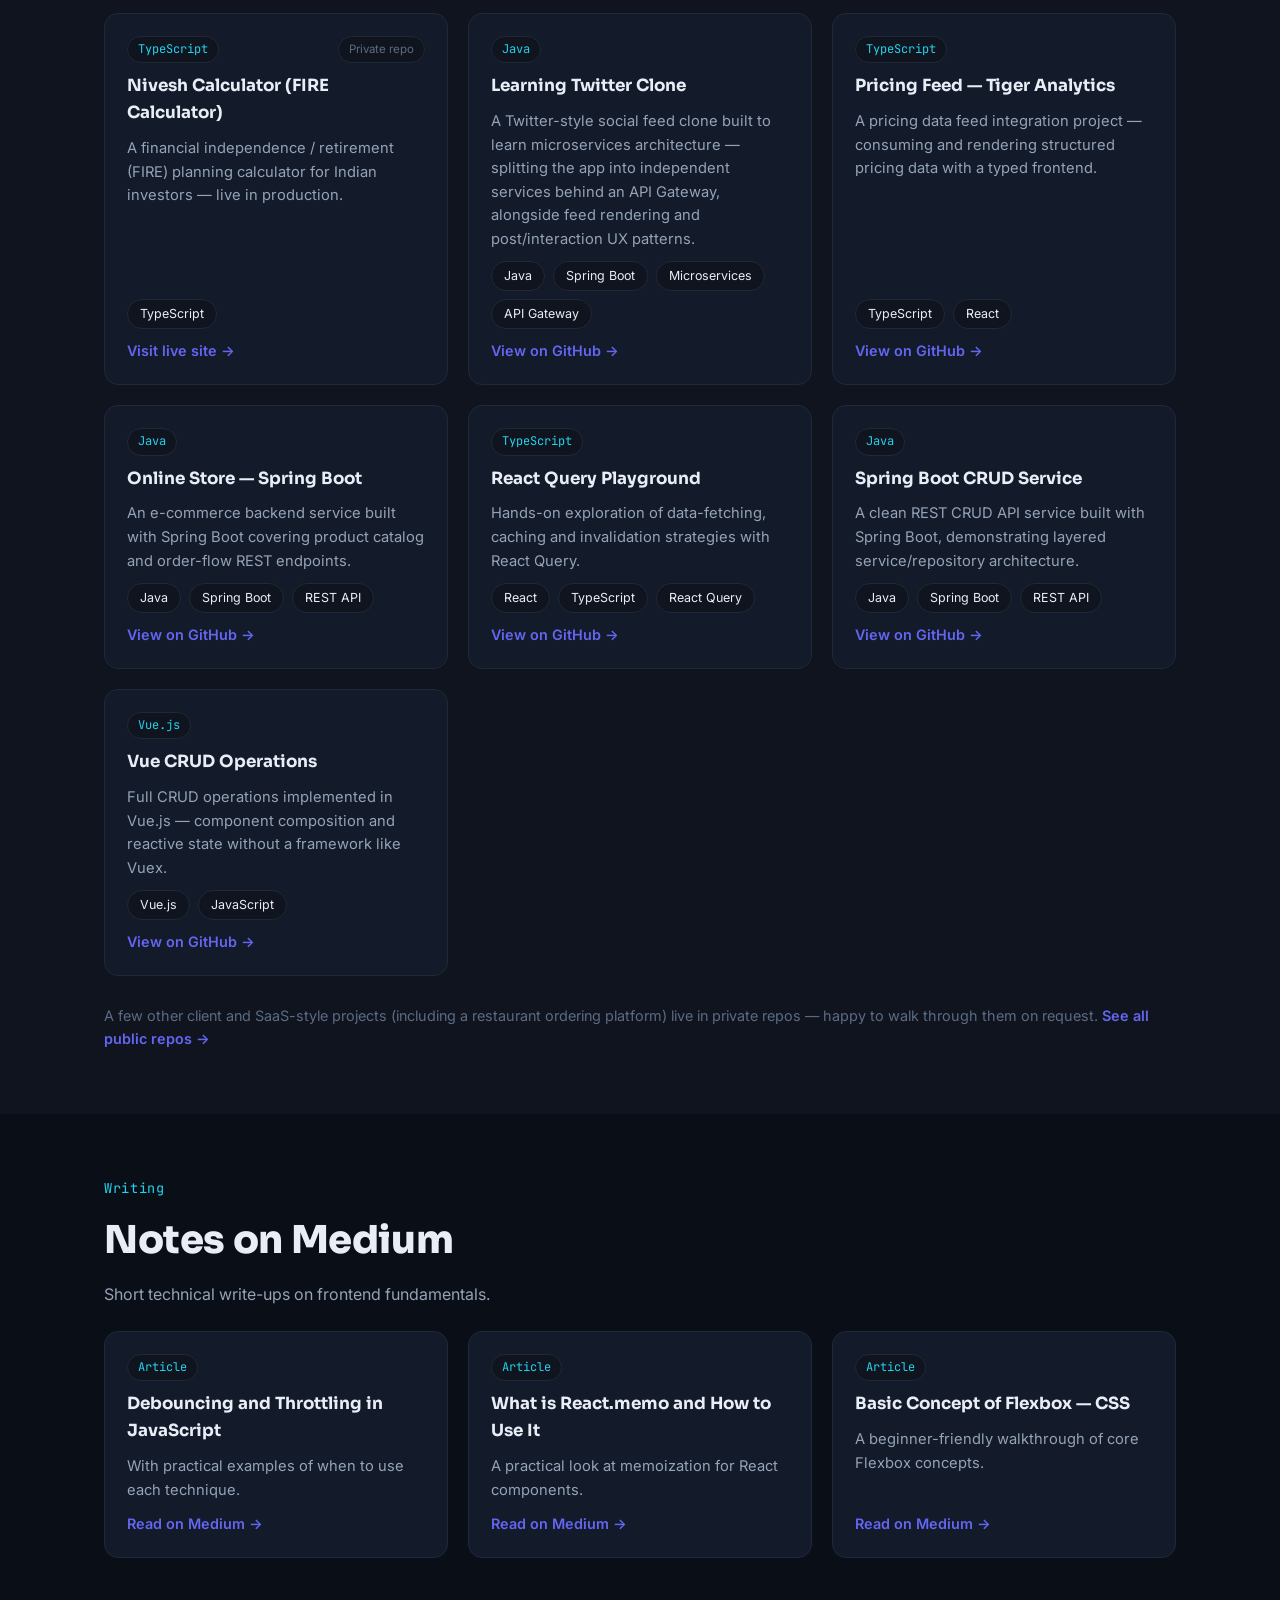
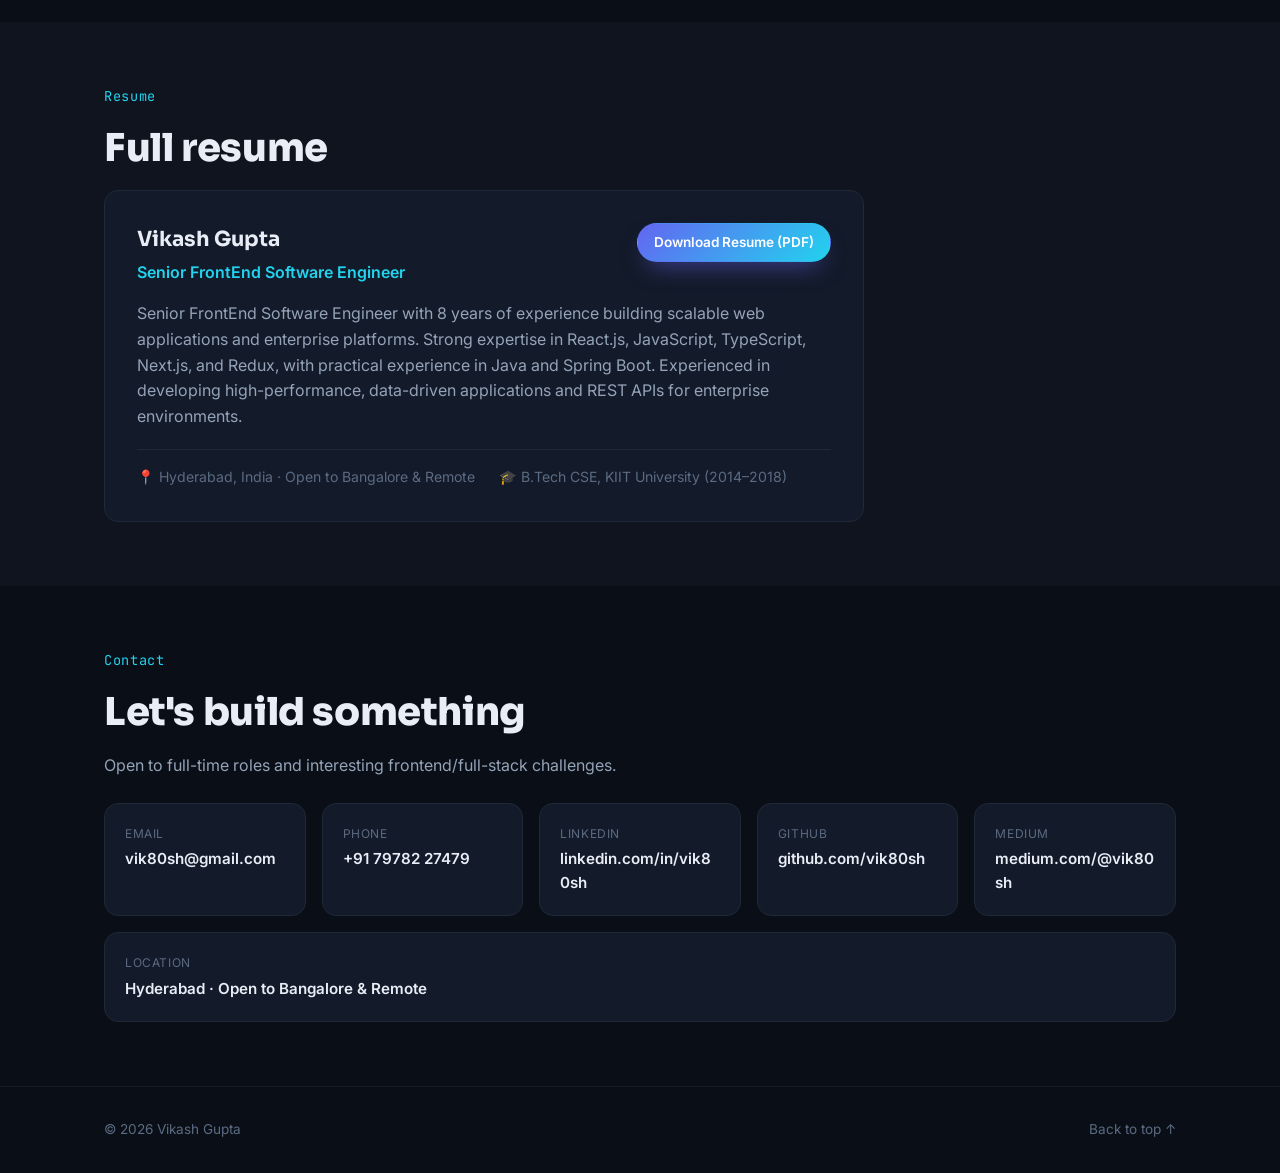
==== commit 6056f313: "Link Jumeirah.com mention to https://www.jumeirah.com/en" ====
--- a/index.html
+++ b/index.html
@@ -222,7 +222,7 @@
               <span class="tl-date">Jun 2018 — Mar 2021</span>
             </div>
             <ul>
-              <li>Frontend Developer on Jumeirah.com, the official booking website for the Jumeirah hotel group in Dubai — including the renowned Burj Al Arab.</li>
+              <li>Frontend Developer on <a href="https://www.jumeirah.com/en" target="_blank" rel="noopener">Jumeirah.com</a>, the official booking website for the Jumeirah hotel group in Dubai — including the renowned Burj Al Arab.</li>
               <li>Translated client business requirements into improved, functional user experiences.</li>
               <li>Actively participated in code reviews, ensuring peer code adhered to team coding standards.</li>
             </ul>
--- a/css/style.css
+++ b/css/style.css
@@ -44,6 +44,7 @@
 /* ---------- Reset ---------- */
 * { margin: 0; padding: 0; box-sizing: border-box; }
 html { scroll-behavior: smooth; }
+html, body { width: 100%; }
 body {
   background: var(--bg);
   color: var(--text);
@@ -51,7 +52,6 @@
   line-height: 1.6;
   -webkit-font-smoothing: antialiased;
   transition: background-color .3s ease, color .3s ease;
-  overflow-x: hidden;
 }
 img { max-width: 100%; display: block; }
 a { color: inherit; text-decoration: none; }
@@ -77,11 +77,6 @@
   backdrop-filter: blur(14px);
   -webkit-backdrop-filter: blur(14px);
   border-bottom: 1px solid var(--border-soft);
-  /* Forces its own compositor layer — without this, fixed + backdrop-filter
-     can fail to repaint on scroll in mobile Safari/WebKit, making the header vanish. */
-  -webkit-transform: translateZ(0);
-  transform: translateZ(0);
-  will-change: transform;
 }
 
 @media (max-width: 640px) {
@@ -393,6 +388,11 @@
   margin-bottom: 8px;
   font-size: 0.95rem;
 }
+.tl-content li a {
+  color: var(--accent-2);
+  font-weight: 600;
+}
+.tl-content li a:hover { text-decoration: underline; }
 .tl-content li::before {
   content: "";
   position: absolute; left: 0; top: 0.6em;
@@ -491,6 +491,9 @@
   transition: transform .2s ease, border-color .2s ease;
 }
 .contact-card:hover { transform: translateY(-3px); border-color: var(--accent); }
+.contact-card:last-child {
+  grid-column: 1 / -1;
+}
 .contact-label {
   font-size: 0.75rem;
   color: var(--text-faint);
@@ -530,18 +533,28 @@
 
 @media (max-width: 860px) {
   .nav-links {
-    position: fixed;
-    top: 64px; left: 0; right: 0;
+    /* max-height/overflow instead of a percentage transform: translateY(-110%)
+       moves the box by 110% of ITS OWN height, but since it starts at
+       top:100% (~64px down, not 0), that never fully clears a tall multi-item
+       list — the last item peeks back into view above the header. Collapsing
+       to 0 height can't overshoot regardless of how many links are in the list. */
+    position: absolute;
+    top: 100%; left: 0; right: 0;
     background: var(--bg-elevated);
     border-bottom: 1px solid var(--border);
     flex-direction: column;
-    padding: 20px 24px;
+    padding: 0 24px;
     gap: 16px;
-    transform: translateY(-110%);
-    transition: transform .3s ease;
+    max-height: 0;
+    overflow: hidden;
+    transition: max-height .3s ease;
     margin-left: 0;
   }
-  .nav-links.open { transform: translateY(0); }
+  .nav-links.open {
+    max-height: 70vh;
+    overflow-y: auto;
+    padding: 20px 24px;
+  }
   .menu-toggle { display: flex; }
 }
 
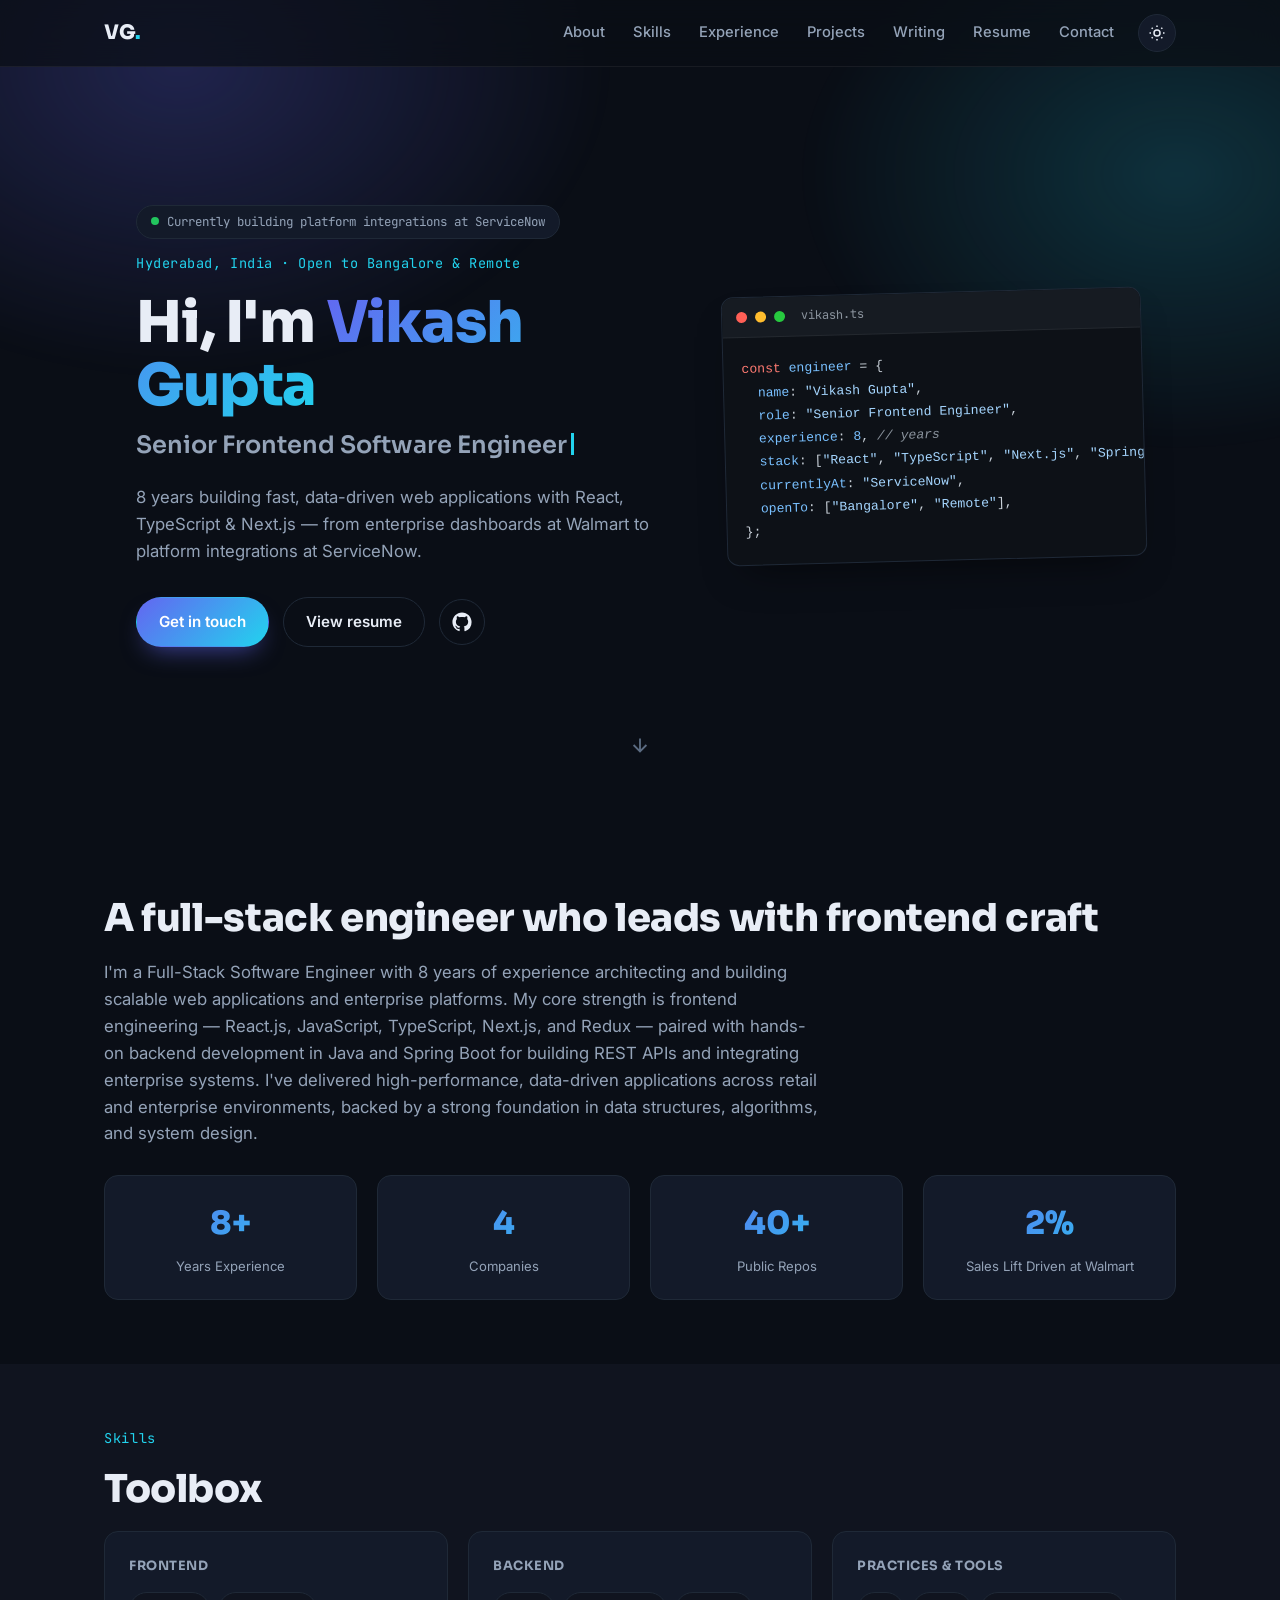
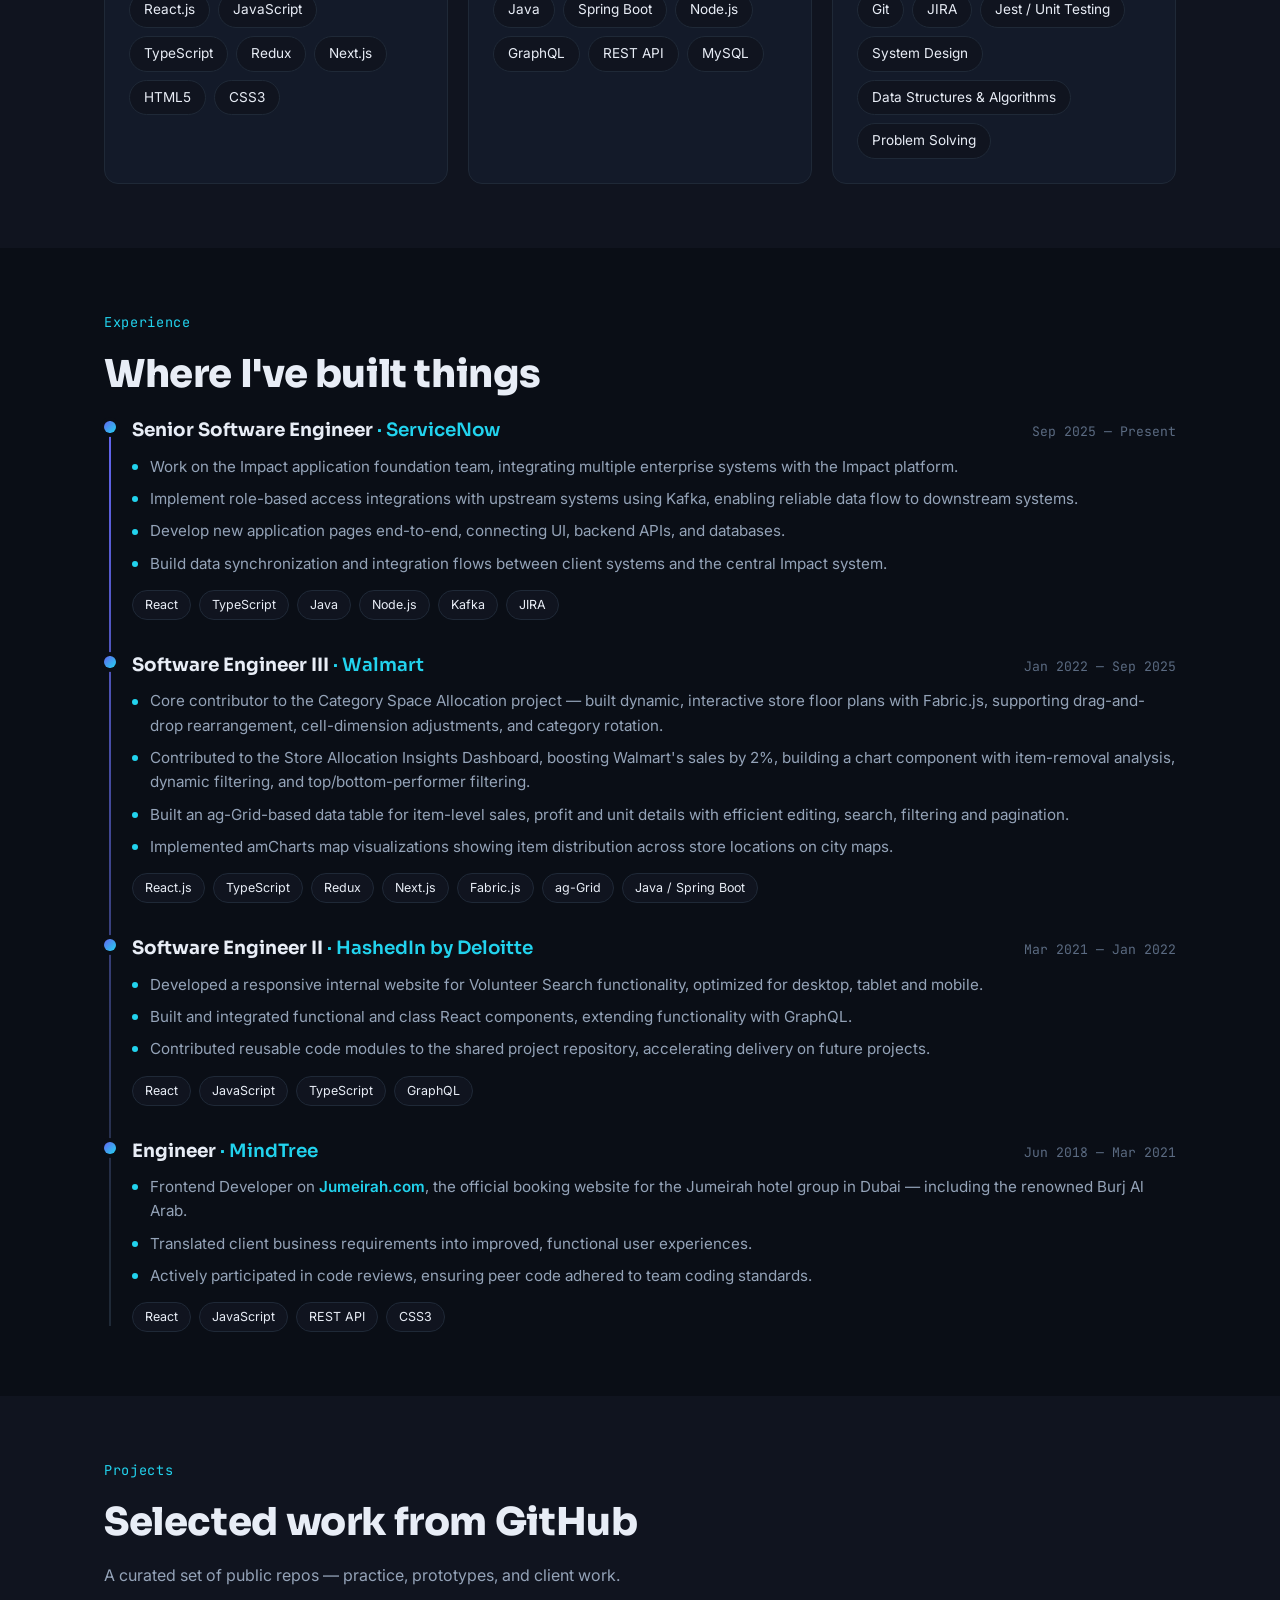
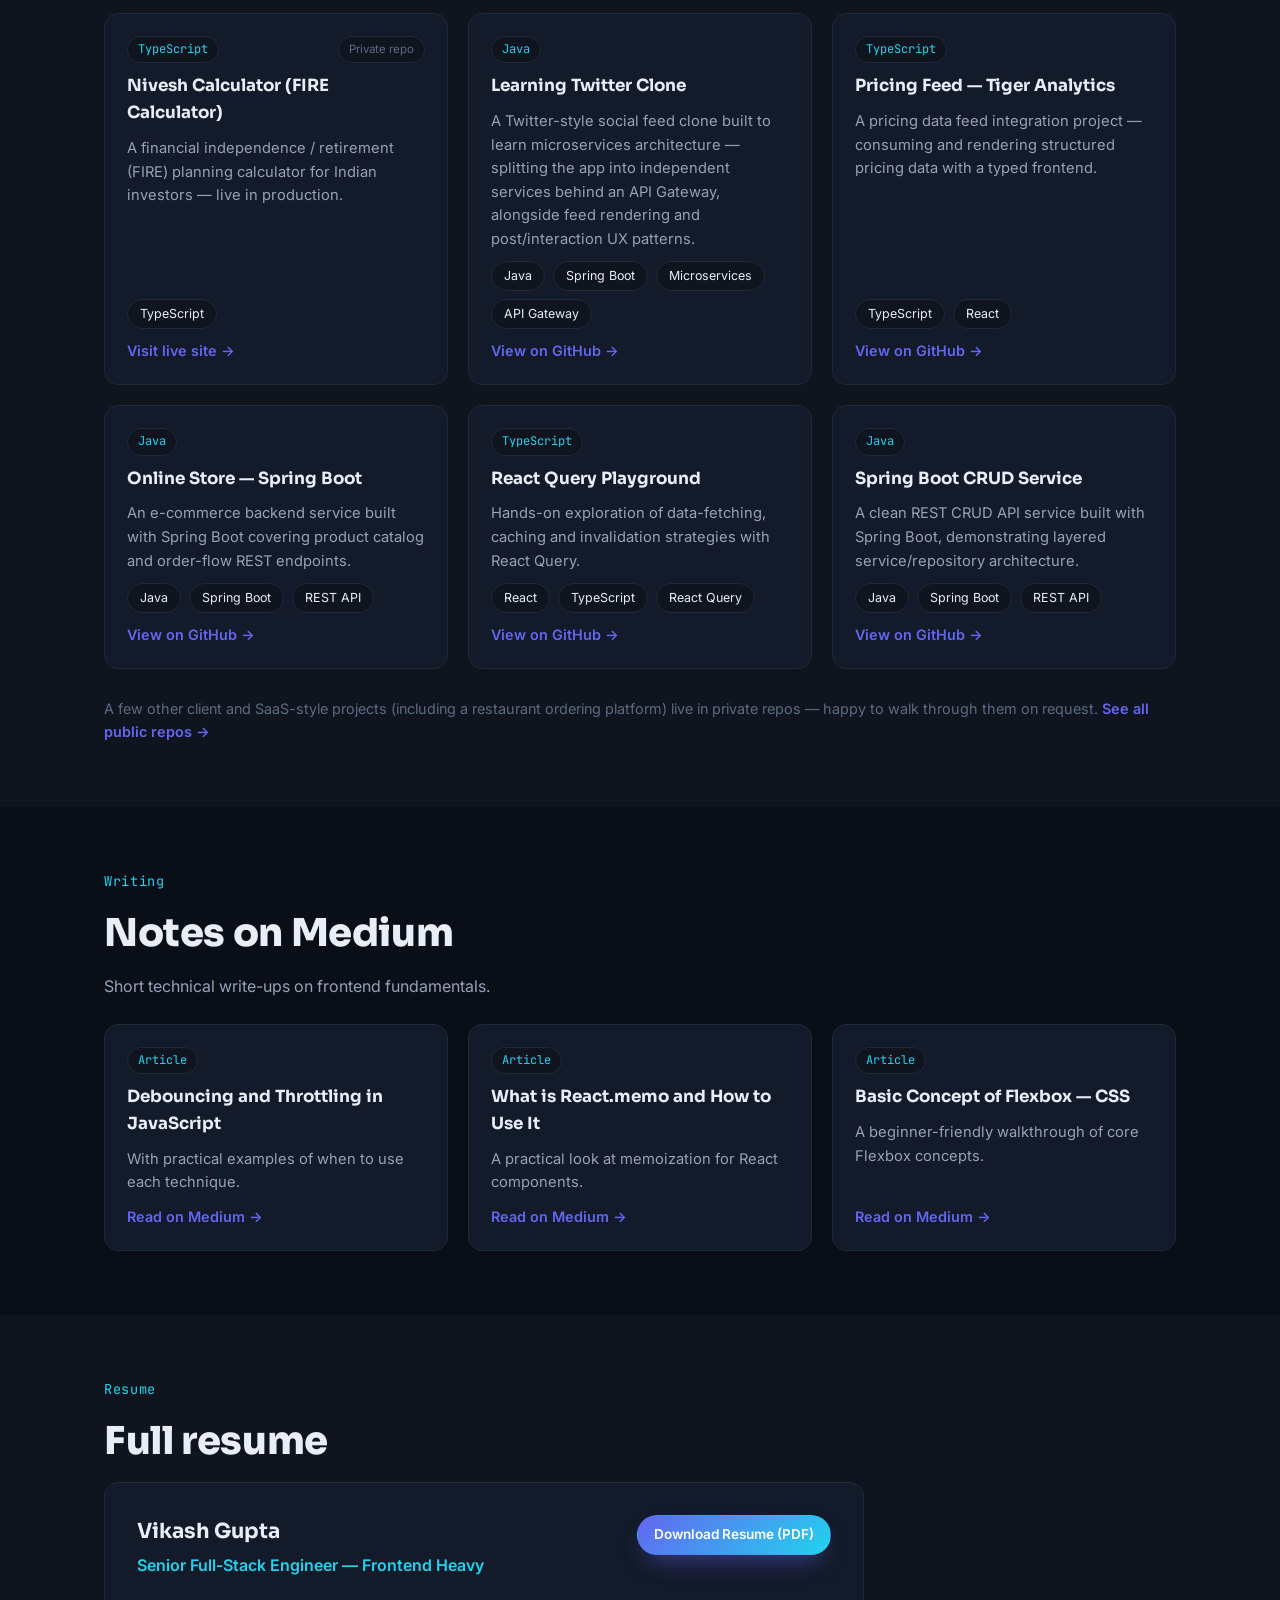
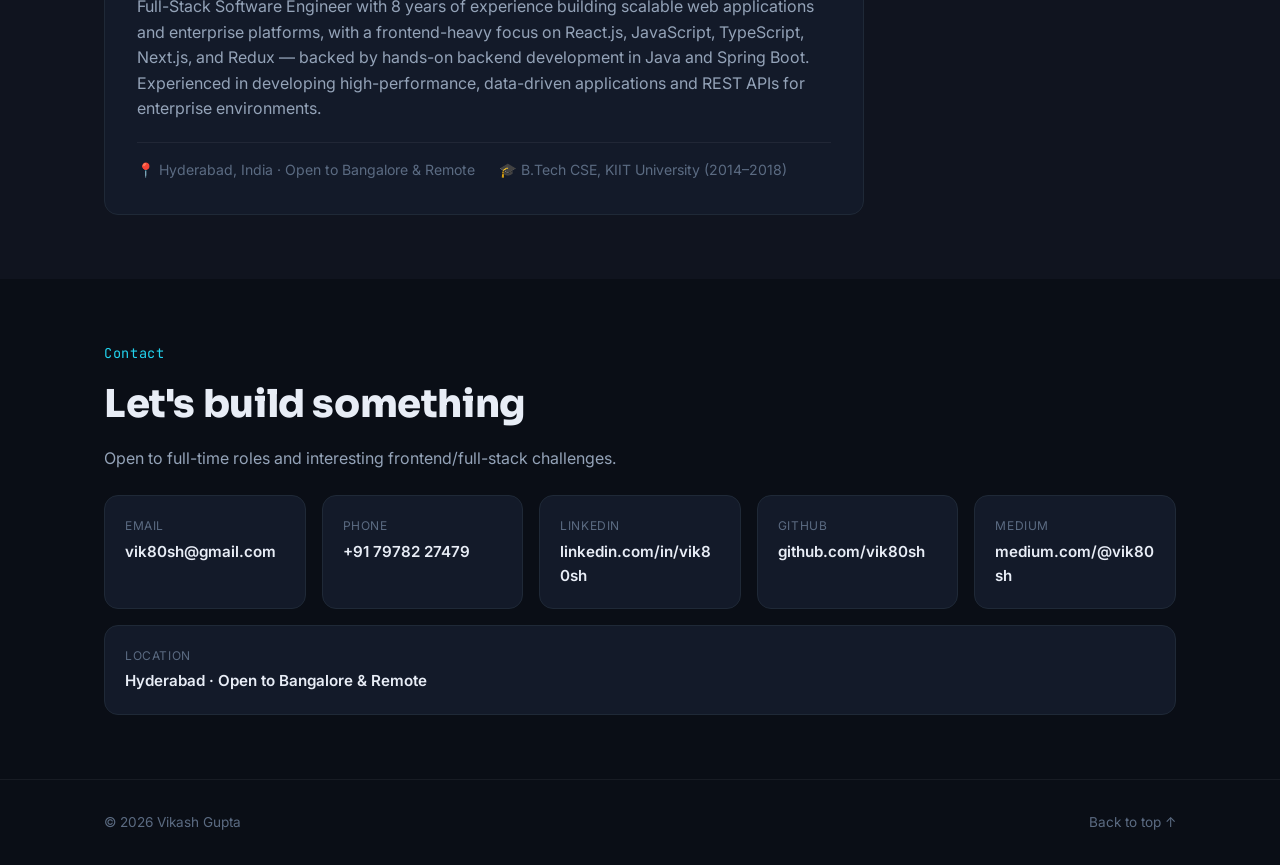
==== commit f6b4b859: "Add senior-portfolio touches: code snippet hero panel, typewriter effect, live status pill, scroll p" ====
--- a/index.html
+++ b/index.html
@@ -5,7 +5,18 @@
 <meta name="viewport" content="width=device-width, initial-scale=1.0" />
 <title>Vikash Gupta — Senior Frontend Software Engineer</title>
 <meta name="description" content="Vikash Gupta — Senior Frontend Software Engineer with 8 years building React, TypeScript, Next.js and Spring Boot applications." />
-<link rel="icon" href="data:image/svg+xml,<svg xmlns=%22http://www.w3.org/2000/svg%22 viewBox=%220 0 100 100%22><text y=%22.9em%22 font-size=%2290%22>&#128187;</text></svg>" />
+
+<meta property="og:type" content="website" />
+<meta property="og:url" content="https://vik80sh.github.io/" />
+<meta property="og:title" content="Vikash Gupta — Senior Frontend Software Engineer" />
+<meta property="og:description" content="8 years building React, TypeScript &amp; Next.js applications — from enterprise dashboards at Walmart to platform integrations at ServiceNow." />
+<meta property="og:image" content="https://vik80sh.github.io/assets/og-image.png" />
+<meta name="twitter:card" content="summary_large_image" />
+<meta name="twitter:title" content="Vikash Gupta — Senior Frontend Software Engineer" />
+<meta name="twitter:description" content="8 years building React, TypeScript &amp; Next.js applications." />
+<meta name="twitter:image" content="https://vik80sh.github.io/assets/og-image.png" />
+
+<link rel="icon" href="data:image/svg+xml,<svg xmlns=%22http://www.w3.org/2000/svg%22 viewBox=%220 0 64 64%22><rect width=%2264%22 height=%2264%22 rx=%2214%22 fill=%22%230a0e16%22/><text x=%2232%22 y=%2242%22 font-family=%22Arial,sans-serif%22 font-size=%2226%22 font-weight=%22700%22 text-anchor=%22middle%22 fill=%22%2322d3ee%22>VG</text></svg>" />
 <link rel="preconnect" href="https://fonts.googleapis.com">
 <link rel="preconnect" href="https://fonts.gstatic.com" crossorigin>
 <link href="https://fonts.googleapis.com/css2?family=Sora:wght@600;700;800&family=Inter:wght@400;500;600;700&family=JetBrains+Mono:wght@400;500&display=swap" rel="stylesheet">
@@ -14,6 +25,8 @@
 <body>
 
 <a class="skip-link" href="#main">Skip to content</a>
+
+<div class="scroll-progress" id="scrollProgress" aria-hidden="true"></div>
 
 <header class="nav-wrap" id="navWrap">
   <nav class="nav">
@@ -47,21 +60,41 @@
   <section class="hero" id="top">
     <div class="hero-bg" aria-hidden="true"></div>
     <div class="container hero-inner">
-      <p class="eyebrow reveal">Hyderabad, India · Open to Bangalore &amp; Remote</p>
-      <h1 class="hero-title reveal">
-        Hi, I'm <span class="grad-text">Vikash Gupta</span>
-      </h1>
-      <h2 class="hero-role reveal" id="heroRole">Senior Frontend Software Engineer</h2>
-      <p class="hero-sub reveal" id="heroSub">
-        8 years building fast, data-driven web applications with React, TypeScript &amp; Next.js —
-        from enterprise dashboards at Walmart to platform integrations at ServiceNow.
-      </p>
-      <div class="hero-cta reveal">
-        <a href="#contact" class="btn btn-primary">Get in touch</a>
-        <a href="#resume" class="btn btn-ghost">View resume</a>
-        <a href="https://github.com/vik80sh" target="_blank" rel="noopener" class="btn btn-icon" aria-label="GitHub profile">
-          <svg viewBox="0 0 24 24" width="20" height="20" fill="currentColor"><path d="M12 .5C5.73.5.5 5.73.5 12c0 5.09 3.29 9.4 7.86 10.94.57.1.79-.25.79-.55v-2.17c-3.2.7-3.88-1.36-3.88-1.36-.52-1.34-1.28-1.7-1.28-1.7-1.05-.72.08-.7.08-.7 1.16.08 1.77 1.2 1.77 1.2 1.03 1.78 2.7 1.26 3.36.96.1-.75.4-1.26.72-1.55-2.55-.29-5.24-1.28-5.24-5.7 0-1.26.45-2.29 1.19-3.1-.12-.29-.52-1.46.11-3.05 0 0 .97-.31 3.18 1.18.92-.26 1.9-.39 2.88-.39.98 0 1.96.13 2.88.39 2.2-1.49 3.17-1.18 3.17-1.18.64 1.59.24 2.76.12 3.05.74.81 1.19 1.84 1.19 3.1 0 4.43-2.7 5.41-5.27 5.7.42.36.78 1.07.78 2.16v3.2c0 .3.22.66.79.55A11.5 11.5 0 0 0 23.5 12C23.5 5.73 18.27.5 12 .5Z"/></svg>
-        </a>
+      <div class="hero-text">
+        <p class="status-pill reveal"><span class="status-dot"></span><span class="status-text">Currently building platform integrations at ServiceNow</span></p>
+        <p class="eyebrow reveal">Hyderabad, India · Open to Bangalore &amp; Remote</p>
+        <h1 class="hero-title reveal">
+          Hi, I'm <span class="grad-text">Vikash Gupta</span>
+        </h1>
+        <h2 class="hero-role reveal"><span id="heroRole">Senior Frontend Software Engineer</span><span class="type-cursor" aria-hidden="true"></span></h2>
+        <p class="hero-sub reveal" id="heroSub">
+          8 years building fast, data-driven web applications with React, TypeScript &amp; Next.js —
+          from enterprise dashboards at Walmart to platform integrations at ServiceNow.
+        </p>
+        <div class="hero-cta reveal">
+          <a href="#contact" class="btn btn-primary">Get in touch</a>
+          <a href="#resume" class="btn btn-ghost">View resume</a>
+          <a href="https://github.com/vik80sh" target="_blank" rel="noopener" class="btn btn-icon" aria-label="GitHub profile">
+            <svg viewBox="0 0 24 24" width="20" height="20" fill="currentColor"><path d="M12 .5C5.73.5.5 5.73.5 12c0 5.09 3.29 9.4 7.86 10.94.57.1.79-.25.79-.55v-2.17c-3.2.7-3.88-1.36-3.88-1.36-.52-1.34-1.28-1.7-1.28-1.7-1.05-.72.08-.7.08-.7 1.16.08 1.77 1.2 1.77 1.2 1.03 1.78 2.7 1.26 3.36.96.1-.75.4-1.26.72-1.55-2.55-.29-5.24-1.28-5.24-5.7 0-1.26.45-2.29 1.19-3.1-.12-.29-.52-1.46.11-3.05 0 0 .97-.31 3.18 1.18.92-.26 1.9-.39 2.88-.39.98 0 1.96.13 2.88.39 2.2-1.49 3.17-1.18 3.17-1.18.64 1.59.24 2.76.12 3.05.74.81 1.19 1.84 1.19 3.1 0 4.43-2.7 5.41-5.27 5.7.42.36.78 1.07.78 2.16v3.2c0 .3.22.66.79.55A11.5 11.5 0 0 0 23.5 12C23.5 5.73 18.27.5 12 .5Z"/></svg>
+          </a>
+        </div>
+      </div>
+
+      <div class="hero-code reveal" aria-hidden="true">
+        <div class="code-window">
+          <div class="code-window-head">
+            <span class="dot red"></span><span class="dot yellow"></span><span class="dot green"></span>
+            <span class="code-filename">vikash.ts</span>
+          </div>
+          <pre class="code-body"><code><span class="code-kw">const</span> <span class="code-var">engineer</span> = {
+  <span class="code-key">name</span>: <span class="code-str">"Vikash Gupta"</span>,
+  <span class="code-key">role</span>: <span class="code-str">"Senior Frontend Engineer"</span>,
+  <span class="code-key">experience</span>: <span class="code-num">8</span>, <span class="code-comment">// years</span>
+  <span class="code-key">stack</span>: [<span class="code-str">"React"</span>, <span class="code-str">"TypeScript"</span>, <span class="code-str">"Next.js"</span>, <span class="code-str">"Spring Boot"</span>],
+  <span class="code-key">currentlyAt</span>: <span class="code-str">"ServiceNow"</span>,
+  <span class="code-key">openTo</span>: [<span class="code-str">"Bangalore"</span>, <span class="code-str">"Remote"</span>],
+};</code></pre>
+        </div>
       </div>
     </div>
     <a href="#about" class="scroll-cue" aria-label="Scroll to about section">
@@ -73,7 +106,7 @@
   <section class="section" id="about">
     <div class="container">
       <p class="section-tag reveal">About</p>
-      <h2 class="section-title reveal">A frontend engineer who ships the whole feature</h2>
+      <h2 class="section-title reveal">A full-stack engineer who leads with frontend craft</h2>
       <p class="about-text reveal" id="aboutText">
         I'm a Full-Stack Software Engineer with 8 years of experience architecting and building scalable
         web applications and enterprise platforms. My core strength is frontend engineering — React.js, JavaScript,
@@ -306,15 +339,6 @@
           <a href="https://github.com/vik80sh/Java_Spring_Boot_CRUD" target="_blank" rel="noopener" class="project-link">View on GitHub →</a>
         </article>
 
-        <article class="project-card reveal">
-          <div class="project-top">
-            <span class="project-lang">Vue.js</span>
-          </div>
-          <h3>Vue CRUD Operations</h3>
-          <p>Full CRUD operations implemented in Vue.js — component composition and reactive state without a framework like Vuex.</p>
-          <div class="chips small"><span class="chip">Vue.js</span><span class="chip">JavaScript</span></div>
-          <a href="https://github.com/vik80sh/CRUDOperation-Vue" target="_blank" rel="noopener" class="project-link">View on GitHub →</a>
-        </article>
 
       </div>
 
--- a/css/style.css
+++ b/css/style.css
@@ -70,6 +70,15 @@
 }
 .skip-link:focus { left: 0; }
 
+/* ---------- Scroll progress ---------- */
+.scroll-progress {
+  position: fixed; top: 0; left: 0;
+  height: 3px; width: 0%;
+  background: var(--accent-grad);
+  z-index: 200;
+  transition: width .1s linear;
+}
+
 /* ---------- Nav ---------- */
 .nav-wrap {
   position: fixed; top: 0; left: 0; right: 0; z-index: 100;
@@ -176,7 +185,108 @@
   z-index: 0;
   pointer-events: none;
 }
-.hero-inner { position: relative; z-index: 1; max-width: 760px; }
+.hero-inner {
+  position: relative; z-index: 1;
+  max-width: 760px;
+  display: flex;
+  flex-direction: column;
+  gap: 32px;
+}
+.hero-text { min-width: 0; }
+.hero-code { display: none; }
+
+@media (min-width: 1100px) {
+  .hero-inner {
+    max-width: var(--max-width);
+    flex-direction: row;
+    align-items: center;
+    justify-content: space-between;
+    gap: 48px;
+  }
+  .hero-text { max-width: 540px; flex-shrink: 0; }
+  .hero-code { display: block; flex-shrink: 0; }
+}
+
+.status-pill {
+  display: inline-flex;
+  align-items: flex-start;
+  gap: 8px;
+  max-width: 100%;
+  font-family: var(--font-mono);
+  font-size: 0.78rem;
+  color: var(--text-dim);
+  background: var(--bg-card);
+  border: 1px solid var(--border);
+  padding: 6px 14px;
+  border-radius: 999px;
+  margin-bottom: 14px;
+}
+.status-text { min-width: 0; }
+.status-dot {
+  width: 8px; height: 8px; border-radius: 50%;
+  flex-shrink: 0;
+  margin-top: 0.4em;
+  background: #22c55e;
+  box-shadow: 0 0 0 0 rgba(34,197,94,0.6);
+  animation: pulse-dot 2s infinite;
+}
+@keyframes pulse-dot {
+  0% { box-shadow: 0 0 0 0 rgba(34,197,94,0.55); }
+  70% { box-shadow: 0 0 0 6px rgba(34,197,94,0); }
+  100% { box-shadow: 0 0 0 0 rgba(34,197,94,0); }
+}
+
+.type-cursor {
+  display: inline-block;
+  width: 3px;
+  height: 0.9em;
+  background: var(--accent-2);
+  margin-left: 4px;
+  vertical-align: -0.1em;
+  animation: type-blink 1s step-end infinite;
+}
+@keyframes type-blink { 50% { opacity: 0; } }
+
+.code-window {
+  width: 420px;
+  max-width: 100%;
+  background: #0d1117;
+  border: 1px solid var(--border);
+  border-radius: 12px;
+  overflow: hidden;
+  box-shadow: var(--shadow);
+  transform: rotate(-1.5deg);
+  transition: transform .4s ease;
+}
+.code-window:hover { transform: rotate(0deg) translateY(-4px); }
+.code-window-head {
+  display: flex;
+  align-items: center;
+  gap: 8px;
+  padding: 10px 14px;
+  background: #161b22;
+  border-bottom: 1px solid rgba(255,255,255,0.06);
+}
+.code-window-head .dot { width: 11px; height: 11px; border-radius: 50%; }
+.dot.red { background: #ff5f56; }
+.dot.yellow { background: #ffbd2e; }
+.dot.green { background: #27c93f; }
+.code-filename { margin-left: 8px; font-size: 0.75rem; color: #8b949e; font-family: var(--font-mono); }
+.code-body {
+  margin: 0;
+  padding: 20px 18px;
+  font-family: var(--font-mono);
+  font-size: 0.82rem;
+  line-height: 1.7;
+  color: #c9d1d9;
+  overflow-x: auto;
+}
+.code-kw { color: #ff7b72; }
+.code-var { color: #79c0ff; }
+.code-key { color: #79c0ff; }
+.code-str { color: #a5d6ff; }
+.code-num { color: #79c0ff; }
+.code-comment { color: #8b949e; font-style: italic; }
 
 .eyebrow {
   font-family: var(--font-mono);
@@ -314,6 +424,7 @@
   gap: 20px;
 }
 .skill-card {
+  position: relative;
   background: var(--bg-card);
   border: 1px solid var(--border);
   border-radius: var(--radius);
@@ -407,6 +518,7 @@
   gap: 20px;
 }
 .project-card {
+  position: relative;
   background: var(--bg-card);
   border: 1px solid var(--border);
   border-radius: var(--radius);
@@ -481,6 +593,7 @@
   gap: 16px;
 }
 .contact-card {
+  position: relative;
   background: var(--bg-card);
   border: 1px solid var(--border);
   border-radius: var(--radius);
@@ -518,10 +631,32 @@
 }
 .reveal.visible { opacity: 1; transform: translateY(0); }
 
+/* ---------- Cursor-spotlight hover (desktop pointer devices only) ---------- */
+@media (hover: hover) and (pointer: fine) {
+  .project-card::before,
+  .skill-card::before,
+  .contact-card::before {
+    content: "";
+    position: absolute;
+    inset: 0;
+    border-radius: inherit;
+    background: radial-gradient(220px circle at var(--x, 50%) var(--y, 50%), rgba(99, 102, 241, 0.16), transparent 70%);
+    opacity: 0;
+    transition: opacity .3s ease;
+    pointer-events: none;
+  }
+  .project-card:hover::before,
+  .skill-card:hover::before,
+  .contact-card:hover::before {
+    opacity: 1;
+  }
+}
+
 @media (prefers-reduced-motion: reduce) {
   .reveal { opacity: 1; transform: none; transition: none; }
   html { scroll-behavior: auto; }
-  .scroll-cue { animation: none; }
+  .scroll-cue, .status-dot, .type-cursor { animation: none; }
+  .code-window { transition: none; }
 }
 
 /* ---------- Responsive ---------- */
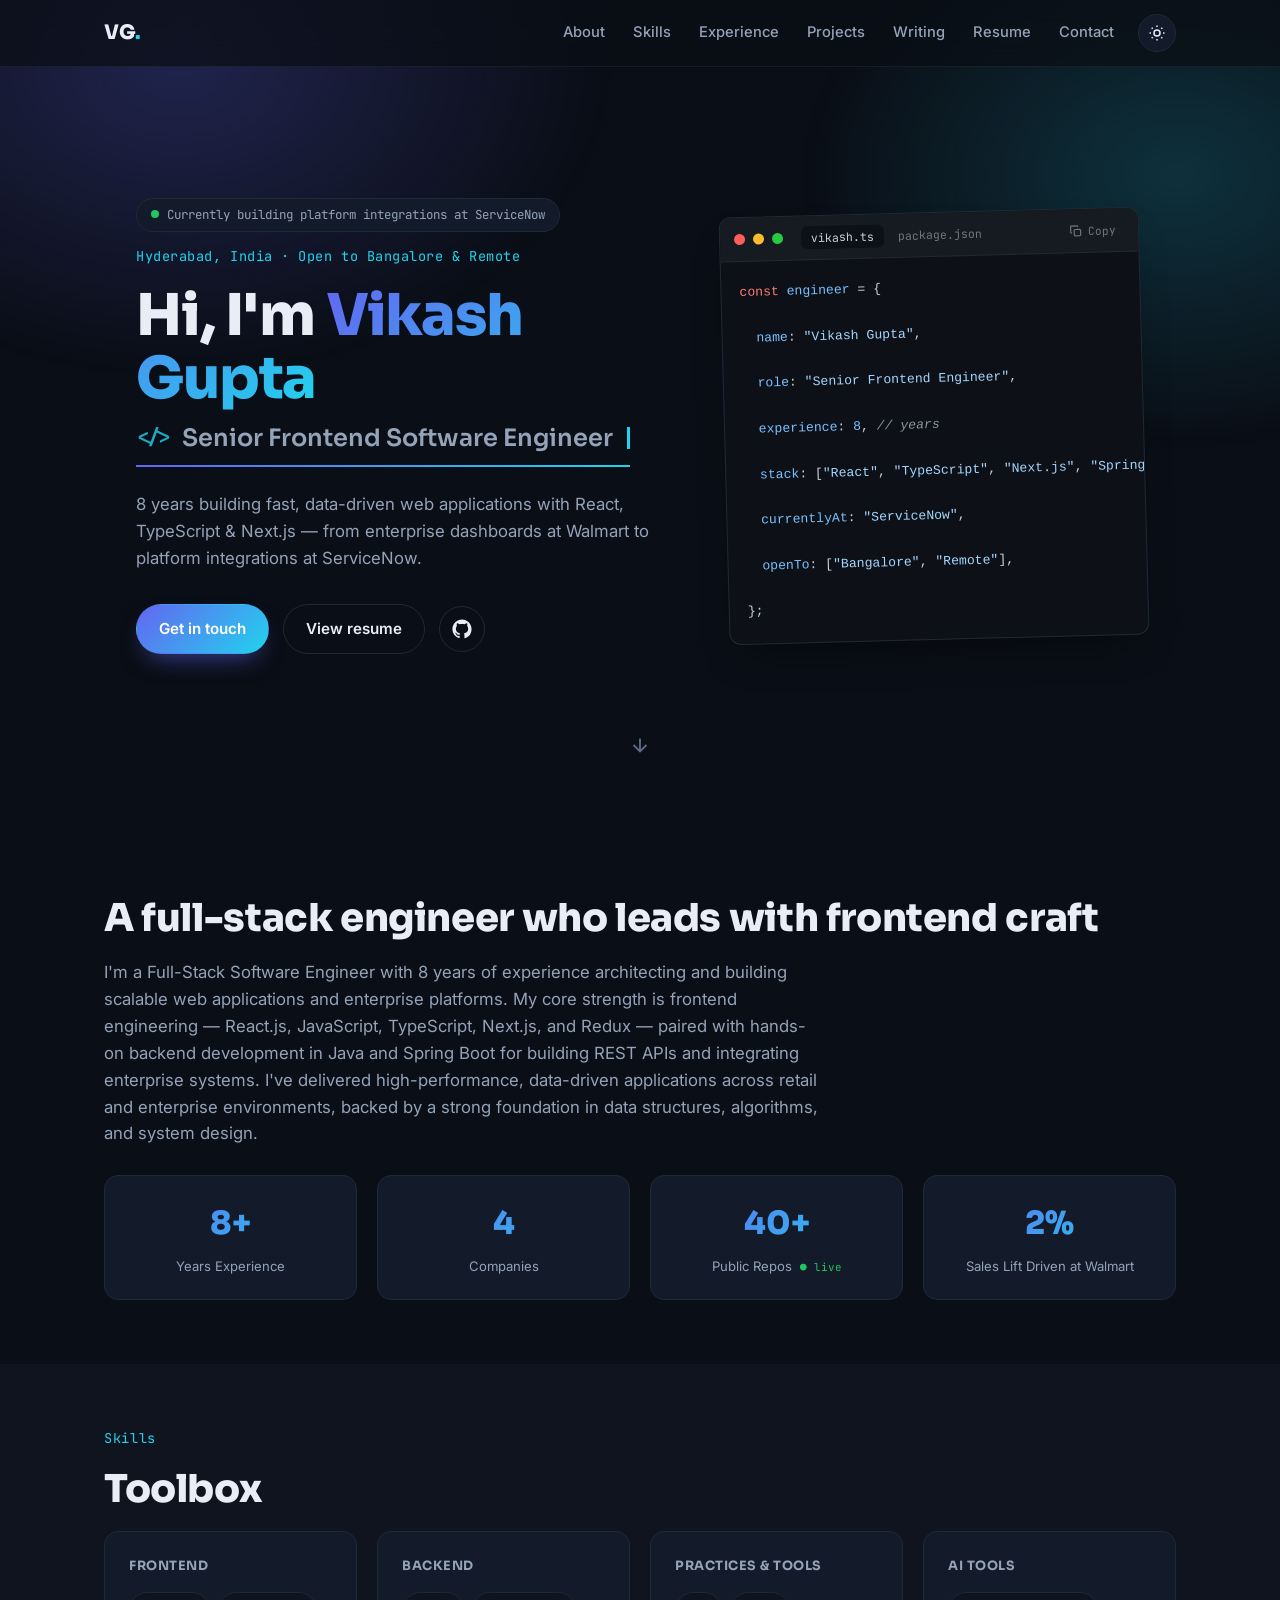
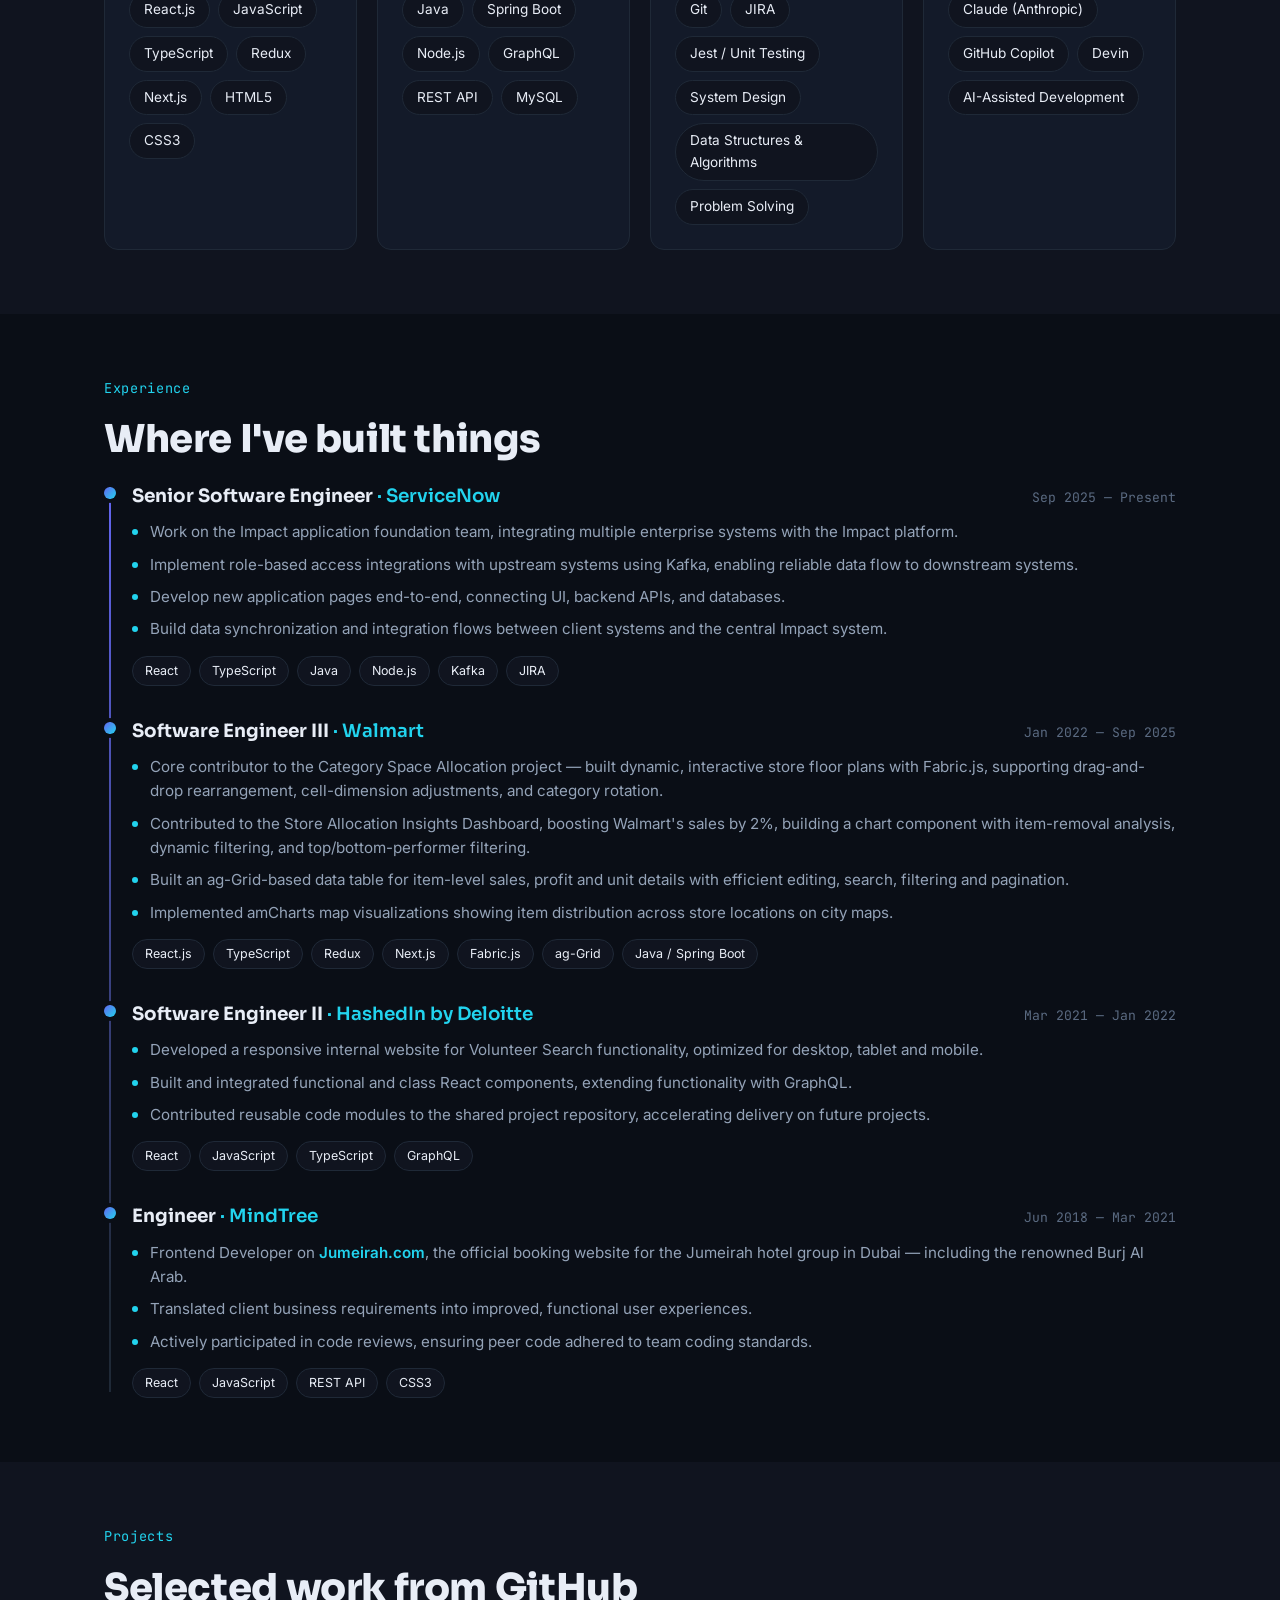
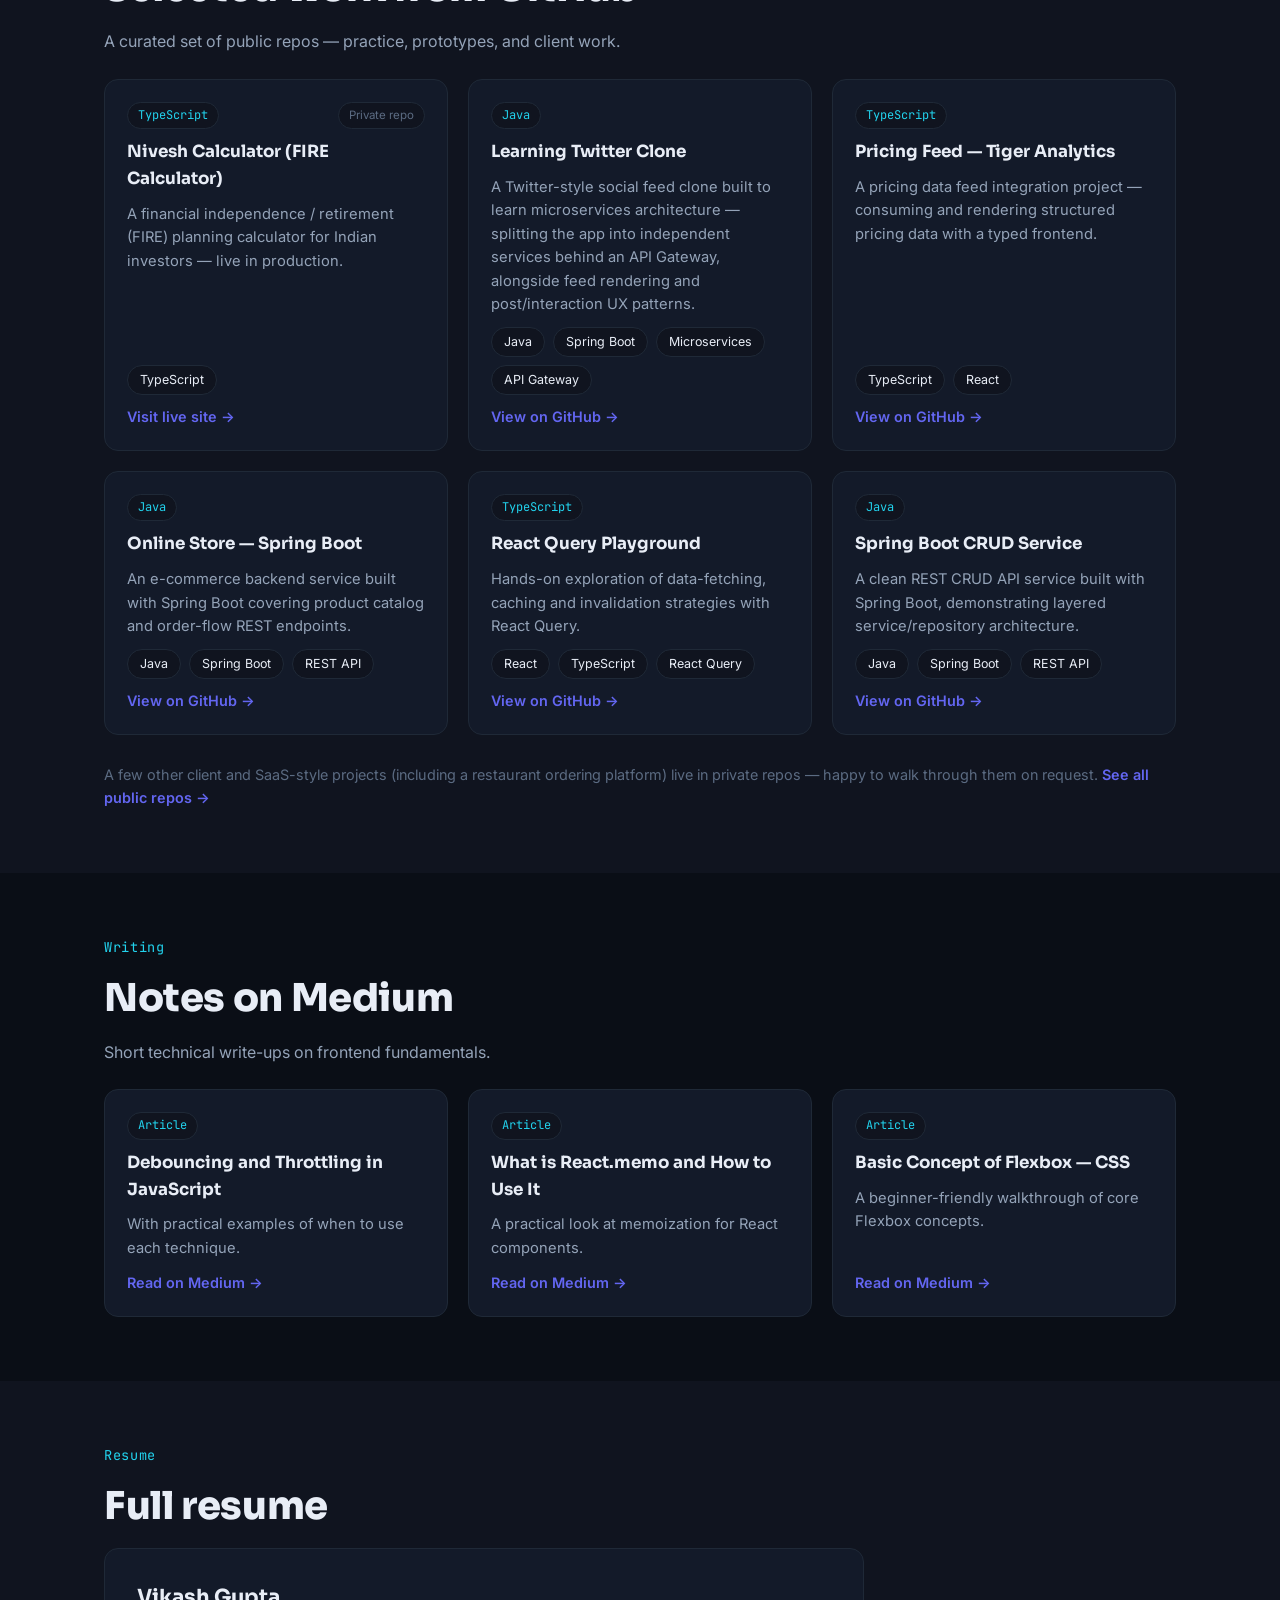
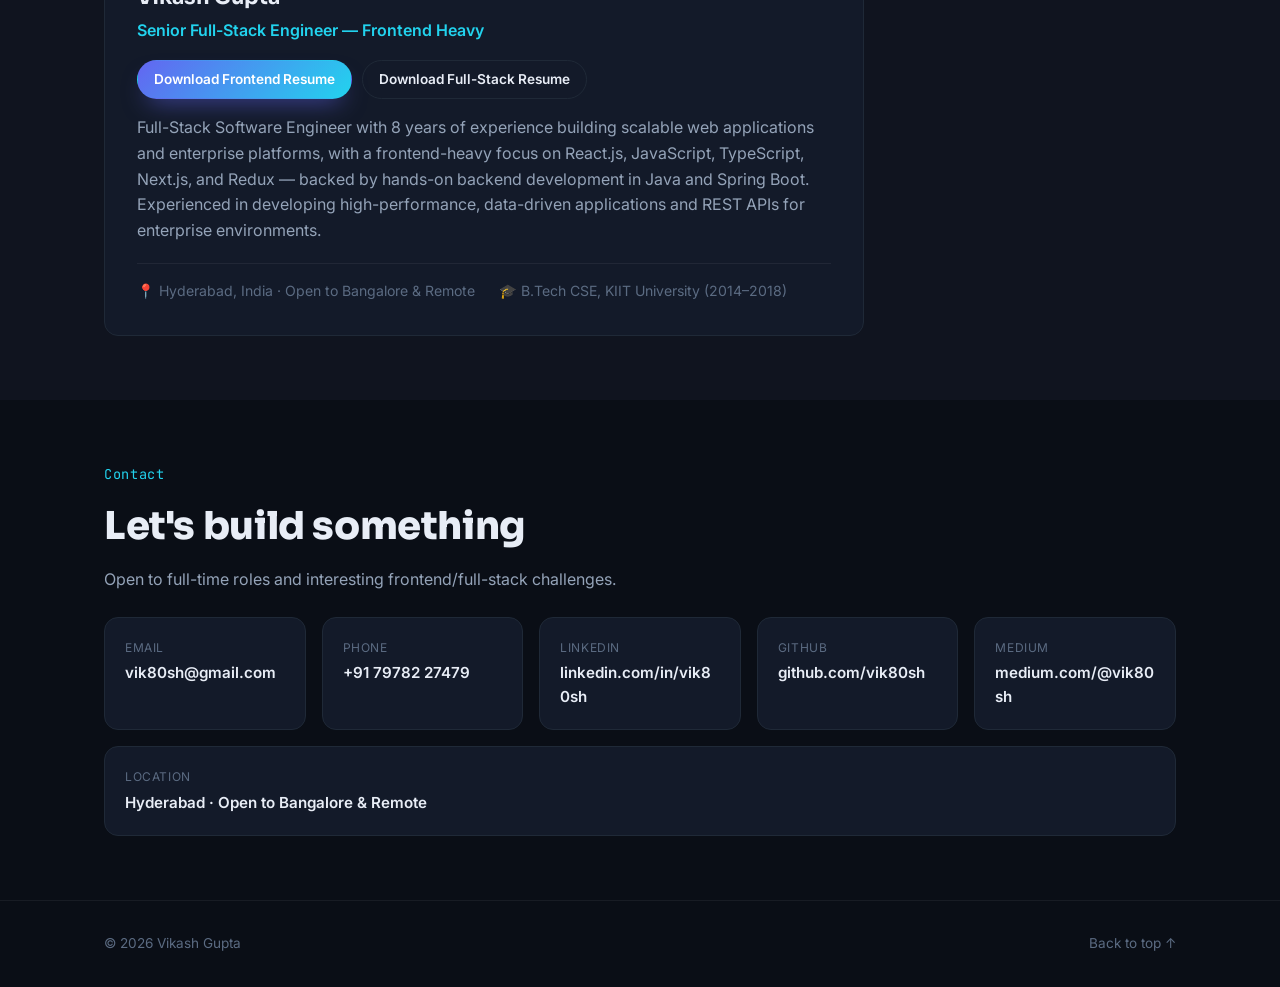
==== commit 94a2abab: "Add tabbed/animated code window with copy button, live GitHub repo count, AI Tools skill card, gradi" ====
--- a/index.html
+++ b/index.html
@@ -66,7 +66,7 @@
         <h1 class="hero-title reveal">
           Hi, I'm <span class="grad-text">Vikash Gupta</span>
         </h1>
-        <h2 class="hero-role reveal"><span id="heroRole">Senior Frontend Software Engineer</span><span class="type-cursor" aria-hidden="true"></span></h2>
+        <h2 class="hero-role reveal"><span class="hero-role-icon" aria-hidden="true">&lt;/&gt;</span><span id="heroRole">Senior Frontend Software Engineer</span><span class="type-cursor" aria-hidden="true"></span></h2>
         <p class="hero-sub reveal" id="heroSub">
           8 years building fast, data-driven web applications with React, TypeScript &amp; Next.js —
           from enterprise dashboards at Walmart to platform integrations at ServiceNow.
@@ -80,20 +80,42 @@
         </div>
       </div>
 
-      <div class="hero-code reveal" aria-hidden="true">
+      <div class="hero-code reveal" id="heroCode" aria-hidden="true">
         <div class="code-window">
           <div class="code-window-head">
             <span class="dot red"></span><span class="dot yellow"></span><span class="dot green"></span>
-            <span class="code-filename">vikash.ts</span>
-          </div>
-          <pre class="code-body"><code><span class="code-kw">const</span> <span class="code-var">engineer</span> = {
-  <span class="code-key">name</span>: <span class="code-str">"Vikash Gupta"</span>,
-  <span class="code-key">role</span>: <span class="code-str">"Senior Frontend Engineer"</span>,
-  <span class="code-key">experience</span>: <span class="code-num">8</span>, <span class="code-comment">// years</span>
-  <span class="code-key">stack</span>: [<span class="code-str">"React"</span>, <span class="code-str">"TypeScript"</span>, <span class="code-str">"Next.js"</span>, <span class="code-str">"Spring Boot"</span>],
-  <span class="code-key">currentlyAt</span>: <span class="code-str">"ServiceNow"</span>,
-  <span class="code-key">openTo</span>: [<span class="code-str">"Bangalore"</span>, <span class="code-str">"Remote"</span>],
-};</code></pre>
+            <div class="code-tabs" role="tablist">
+              <button class="code-tab active" data-panel="ts" type="button">vikash.ts</button>
+              <button class="code-tab" data-panel="json" type="button">package.json</button>
+            </div>
+            <button class="code-copy" id="codeCopy" type="button" aria-label="Copy code" title="Copy">
+              <svg viewBox="0 0 24 24" width="14" height="14" fill="none" stroke="currentColor" stroke-width="2"><rect x="9" y="9" width="11" height="11" rx="2"/><path d="M5 15H4a1 1 0 0 1-1-1V4a1 1 0 0 1 1-1h10a1 1 0 0 1 1 1v1"/></svg>
+              <span class="code-copy-label">Copy</span>
+            </button>
+          </div>
+          <pre class="code-body" data-panel="ts"><code><span class="code-line"><span class="code-kw">const</span> <span class="code-var">engineer</span> = {</span>
+<span class="code-line">  <span class="code-key">name</span>: <span class="code-str">"Vikash Gupta"</span>,</span>
+<span class="code-line">  <span class="code-key">role</span>: <span class="code-str">"Senior Frontend Engineer"</span>,</span>
+<span class="code-line">  <span class="code-key">experience</span>: <span class="code-num">8</span>, <span class="code-comment">// years</span></span>
+<span class="code-line">  <span class="code-key">stack</span>: [<span class="code-str">"React"</span>, <span class="code-str">"TypeScript"</span>, <span class="code-str">"Next.js"</span>, <span class="code-str">"Spring Boot"</span>],</span>
+<span class="code-line">  <span class="code-key">currentlyAt</span>: <span class="code-str">"ServiceNow"</span>,</span>
+<span class="code-line">  <span class="code-key">openTo</span>: [<span class="code-str">"Bangalore"</span>, <span class="code-str">"Remote"</span>],</span>
+<span class="code-line">};</span></code></pre>
+          <pre class="code-body" data-panel="json" hidden><code><span class="code-line">{</span>
+<span class="code-line">  <span class="code-key">"name"</span>: <span class="code-str">"vikash-gupta"</span>,</span>
+<span class="code-line">  <span class="code-key">"version"</span>: <span class="code-str">"8.0.0"</span>,</span>
+<span class="code-line">  <span class="code-key">"license"</span>: <span class="code-str">"Open-to-Work"</span>,</span>
+<span class="code-line">  <span class="code-key">"dependencies"</span>: {</span>
+<span class="code-line">    <span class="code-key">"react"</span>: <span class="code-str">"^18.0.0"</span>,</span>
+<span class="code-line">    <span class="code-key">"typescript"</span>: <span class="code-str">"^5.0.0"</span>,</span>
+<span class="code-line">    <span class="code-key">"next"</span>: <span class="code-str">"^14.0.0"</span>,</span>
+<span class="code-line">    <span class="code-key">"spring-boot"</span>: <span class="code-str">"^3.0.0"</span></span>
+<span class="code-line">  },</span>
+<span class="code-line">  <span class="code-key">"devDependencies"</span>: {</span>
+<span class="code-line">    <span class="code-key">"problem-solving"</span>: <span class="code-str">"latest"</span>,</span>
+<span class="code-line">    <span class="code-key">"system-design"</span>: <span class="code-str">"latest"</span></span>
+<span class="code-line">  }</span>
+<span class="code-line">}</span></code></pre>
         </div>
       </div>
     </div>
@@ -125,8 +147,8 @@
           <span class="stat-label">Companies</span>
         </div>
         <div class="stat">
-          <span class="stat-num">40+</span>
-          <span class="stat-label">Public Repos</span>
+          <span class="stat-num" id="statRepos">40+</span>
+          <span class="stat-label">Public Repos <span class="live-badge" id="liveBadge" hidden>● live</span></span>
         </div>
         <div class="stat">
           <span class="stat-num">2%</span>
@@ -179,6 +201,16 @@
             <span class="chip">Problem Solving</span>
           </div>
         </div>
+
+        <div class="skill-card reveal">
+          <h3>AI Tools</h3>
+          <div class="chips">
+            <span class="chip">Claude (Anthropic)</span>
+            <span class="chip">GitHub Copilot</span>
+            <span class="chip">Devin</span>
+            <span class="chip">AI-Assisted Development</span>
+          </div>
+        </div>
       </div>
     </div>
   </section>
@@ -393,7 +425,8 @@
             <p class="resume-role" id="resumeRole">Senior FrontEnd Software Engineer</p>
           </div>
           <div class="resume-actions">
-            <a class="btn btn-primary btn-small" href="assets/resume/Vikash_8Y_EXP_FE.pdf" download>Download Resume (PDF)</a>
+            <a class="btn btn-primary btn-small" href="assets/resume/Vikash_8Y_EXP_FE.pdf" download>Download Frontend Resume</a>
+            <a class="btn btn-ghost btn-small" href="assets/resume/Vikash_Gupta_8Y_Exp_Full_Stack.pdf" download>Download Full-Stack Resume</a>
           </div>
         </div>
         <p class="resume-summary" id="resumeSummary">
--- a/css/style.css
+++ b/css/style.css
@@ -267,11 +267,42 @@
   background: #161b22;
   border-bottom: 1px solid rgba(255,255,255,0.06);
 }
-.code-window-head .dot { width: 11px; height: 11px; border-radius: 50%; }
+.code-window-head .dot { width: 11px; height: 11px; border-radius: 50%; flex-shrink: 0; }
 .dot.red { background: #ff5f56; }
 .dot.yellow { background: #ffbd2e; }
 .dot.green { background: #27c93f; }
-.code-filename { margin-left: 8px; font-size: 0.75rem; color: #8b949e; font-family: var(--font-mono); }
+
+.code-tabs { display: flex; gap: 4px; margin-left: 10px; }
+.code-tab {
+  border: none;
+  background: transparent;
+  color: #6e7681;
+  font-family: var(--font-mono);
+  font-size: 0.72rem;
+  padding: 4px 10px;
+  border-radius: 6px;
+  transition: background .2s ease, color .2s ease;
+}
+.code-tab.active { background: #0d1117; color: #c9d1d9; }
+.code-tab:not(.active):hover { color: #9aa4b2; }
+
+.code-copy {
+  display: flex;
+  align-items: center;
+  gap: 5px;
+  margin-left: auto;
+  border: none;
+  background: transparent;
+  color: #6e7681;
+  font-family: var(--font-mono);
+  font-size: 0.7rem;
+  padding: 4px 8px;
+  border-radius: 6px;
+  transition: color .2s ease, background .2s ease;
+}
+.code-copy:hover { color: #c9d1d9; background: #0d1117; }
+.code-copy.copied { color: #22c55e; }
+
 .code-body {
   margin: 0;
   padding: 20px 18px;
@@ -281,6 +312,28 @@
   color: #c9d1d9;
   overflow-x: auto;
 }
+.code-line {
+  display: block;
+  opacity: 0;
+  transform: translateY(6px);
+  transition: opacity .35s ease, transform .35s ease;
+}
+.hero-code.visible .code-line { opacity: 1; transform: translateY(0); }
+.code-line:nth-child(1) { transition-delay: .05s; }
+.code-line:nth-child(2) { transition-delay: .10s; }
+.code-line:nth-child(3) { transition-delay: .15s; }
+.code-line:nth-child(4) { transition-delay: .20s; }
+.code-line:nth-child(5) { transition-delay: .25s; }
+.code-line:nth-child(6) { transition-delay: .30s; }
+.code-line:nth-child(7) { transition-delay: .35s; }
+.code-line:nth-child(8) { transition-delay: .40s; }
+.code-line:nth-child(9) { transition-delay: .45s; }
+.code-line:nth-child(10) { transition-delay: .50s; }
+.code-line:nth-child(11) { transition-delay: .55s; }
+.code-line:nth-child(12) { transition-delay: .60s; }
+.code-line:nth-child(13) { transition-delay: .65s; }
+.code-line:nth-child(14) { transition-delay: .70s; }
+.code-line:nth-child(15) { transition-delay: .75s; }
 .code-kw { color: #ff7b72; }
 .code-var { color: #79c0ff; }
 .code-key { color: #79c0ff; }
@@ -310,11 +363,33 @@
   color: transparent;
 }
 .hero-role {
+  position: relative;
+  display: inline-flex;
+  align-items: center;
+  gap: 10px;
   font-family: var(--font-heading);
   font-size: clamp(1.1rem, 2.4vw, 1.5rem);
   font-weight: 600;
   color: var(--text-dim);
-  margin-bottom: 20px;
+  margin-bottom: 24px;
+  padding-bottom: 10px;
+}
+.hero-role::after {
+  content: "";
+  position: absolute;
+  left: 0; bottom: 0;
+  height: 2px;
+  width: 0;
+  background: var(--accent-grad);
+  transition: width 1s ease .5s;
+}
+.hero-role.visible::after { width: 100%; }
+.hero-role-icon {
+  font-family: var(--font-mono);
+  font-size: 0.85em;
+  font-weight: 700;
+  color: var(--accent-2);
+  opacity: 0.8;
 }
 .hero-sub {
   font-size: 1.05rem;
@@ -416,11 +491,18 @@
   font-size: 0.82rem;
   margin-top: 6px;
 }
+.live-badge {
+  display: inline-block;
+  font-family: var(--font-mono);
+  font-size: 0.68rem;
+  color: #22c55e;
+  margin-left: 4px;
+}
 
 /* ---------- Skills ---------- */
 .skills-grid {
   display: grid;
-  grid-template-columns: repeat(3, 1fr);
+  grid-template-columns: repeat(auto-fit, minmax(220px, 1fr));
   gap: 20px;
 }
 .skill-card {
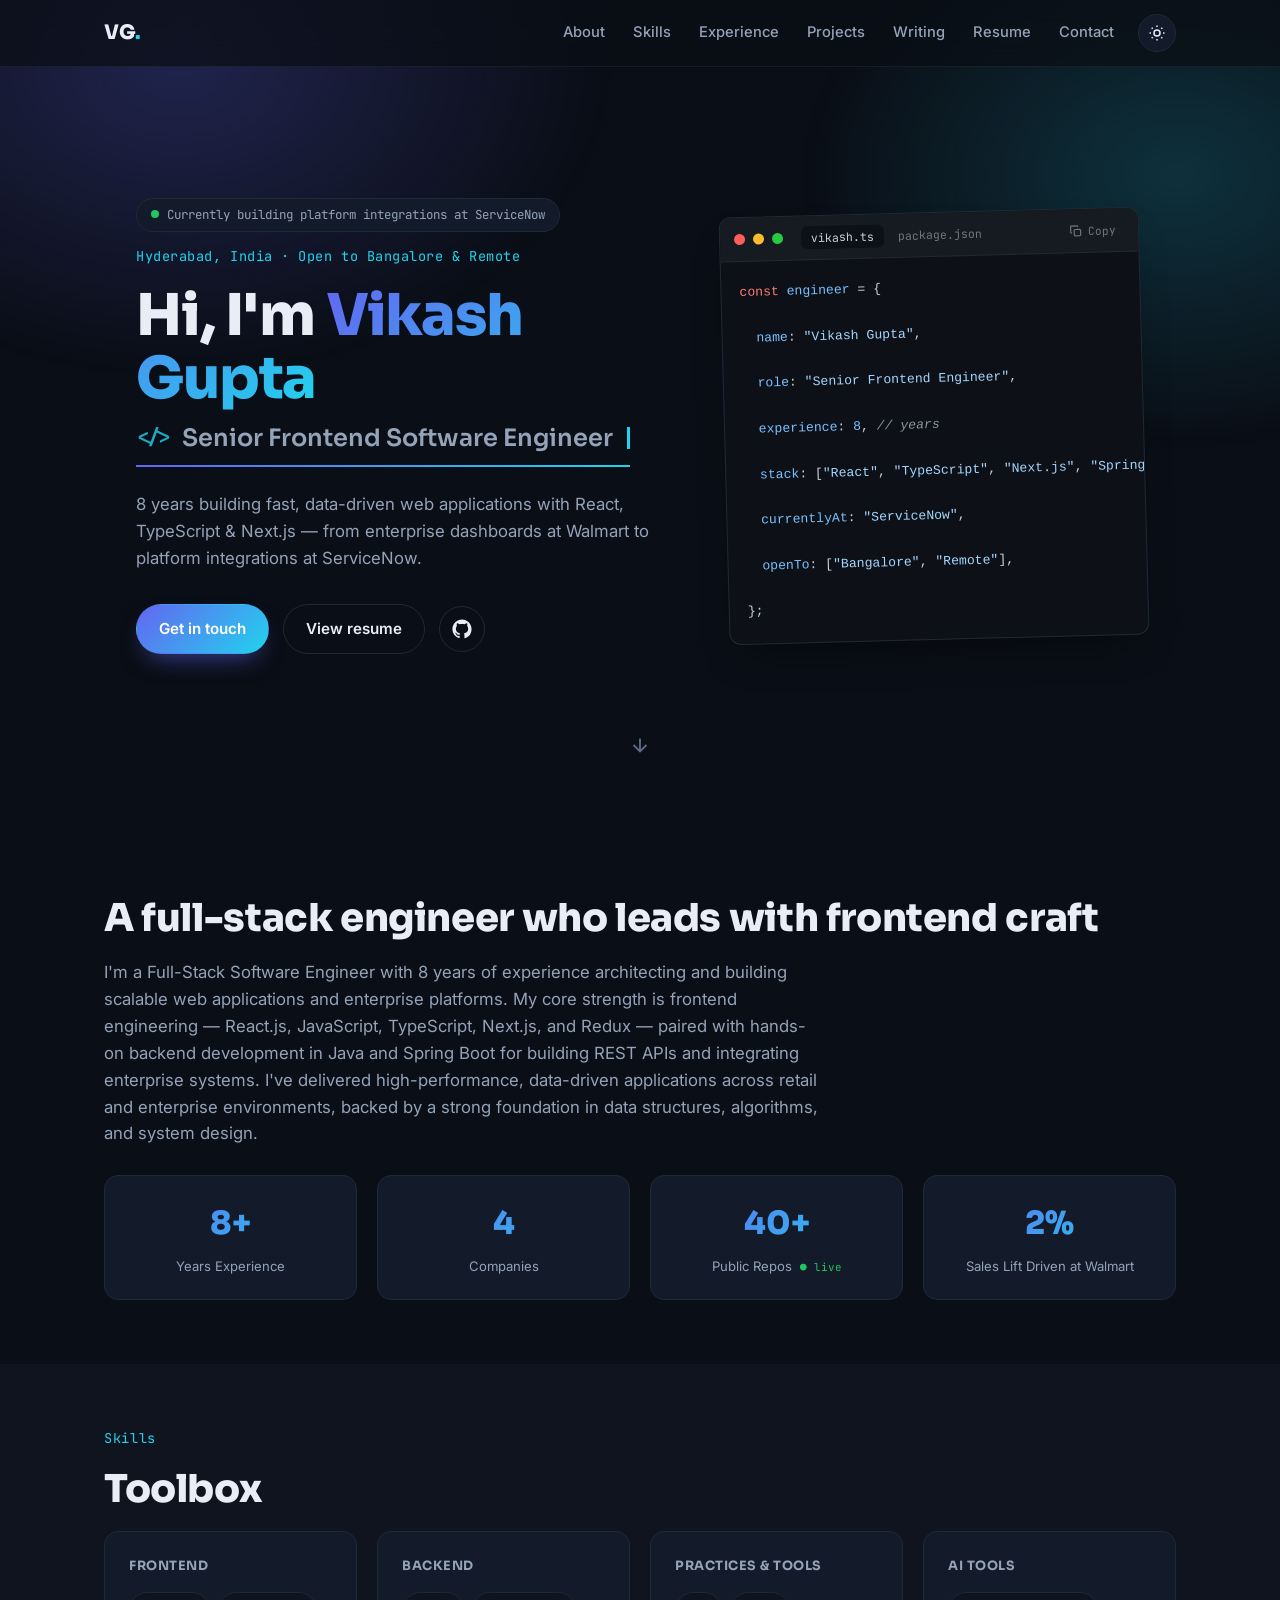
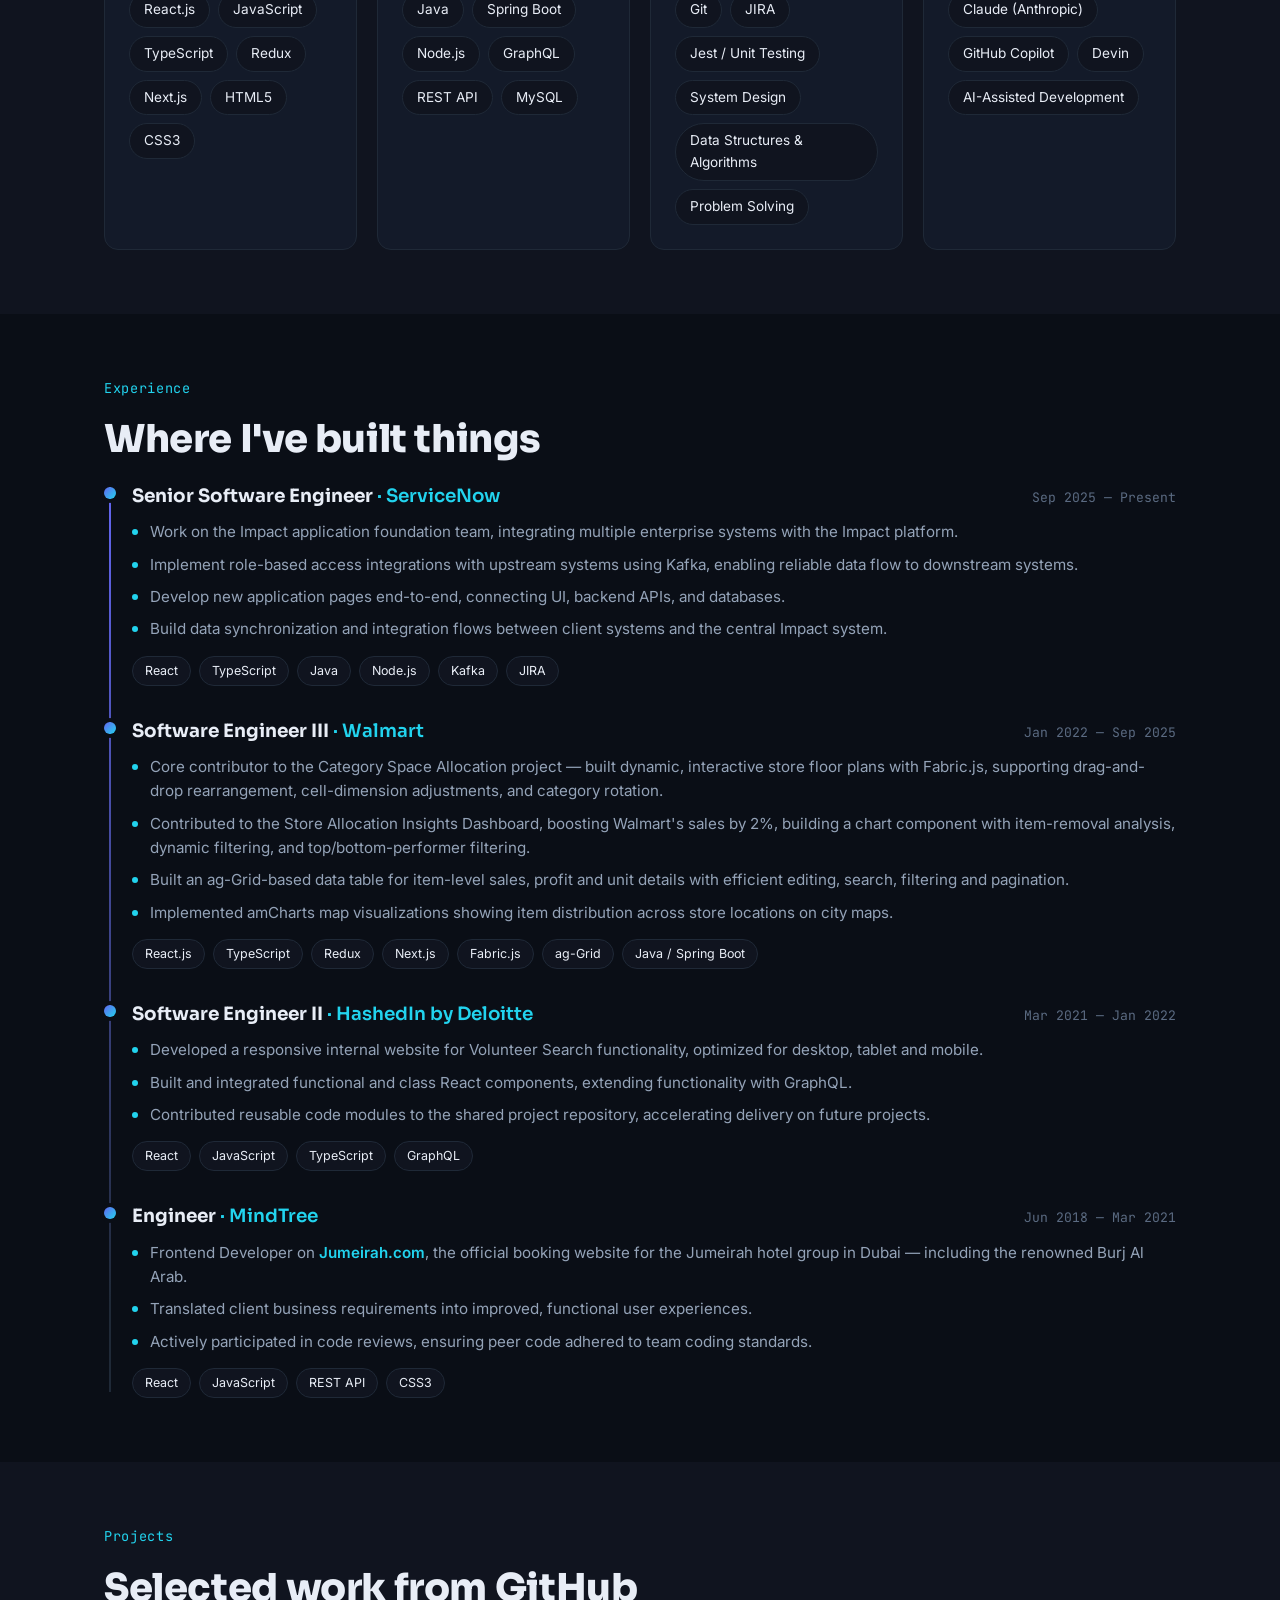
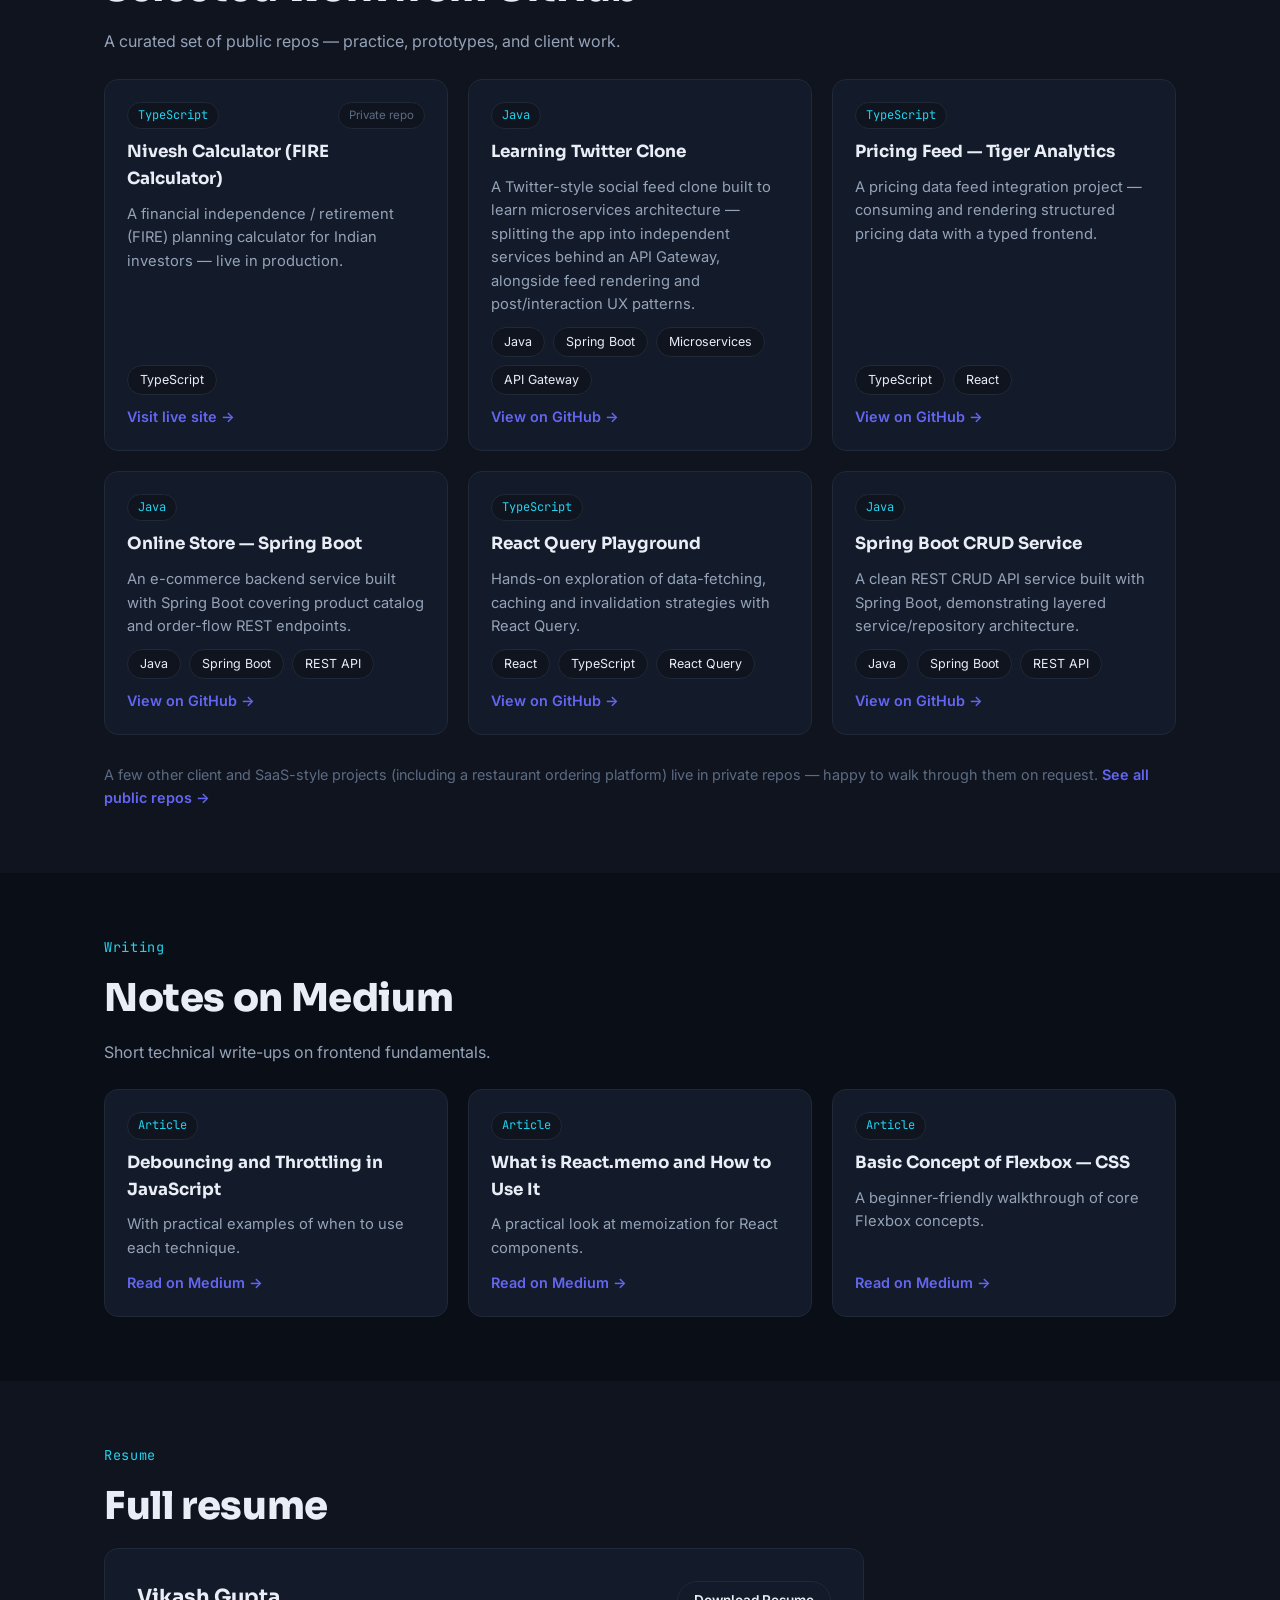
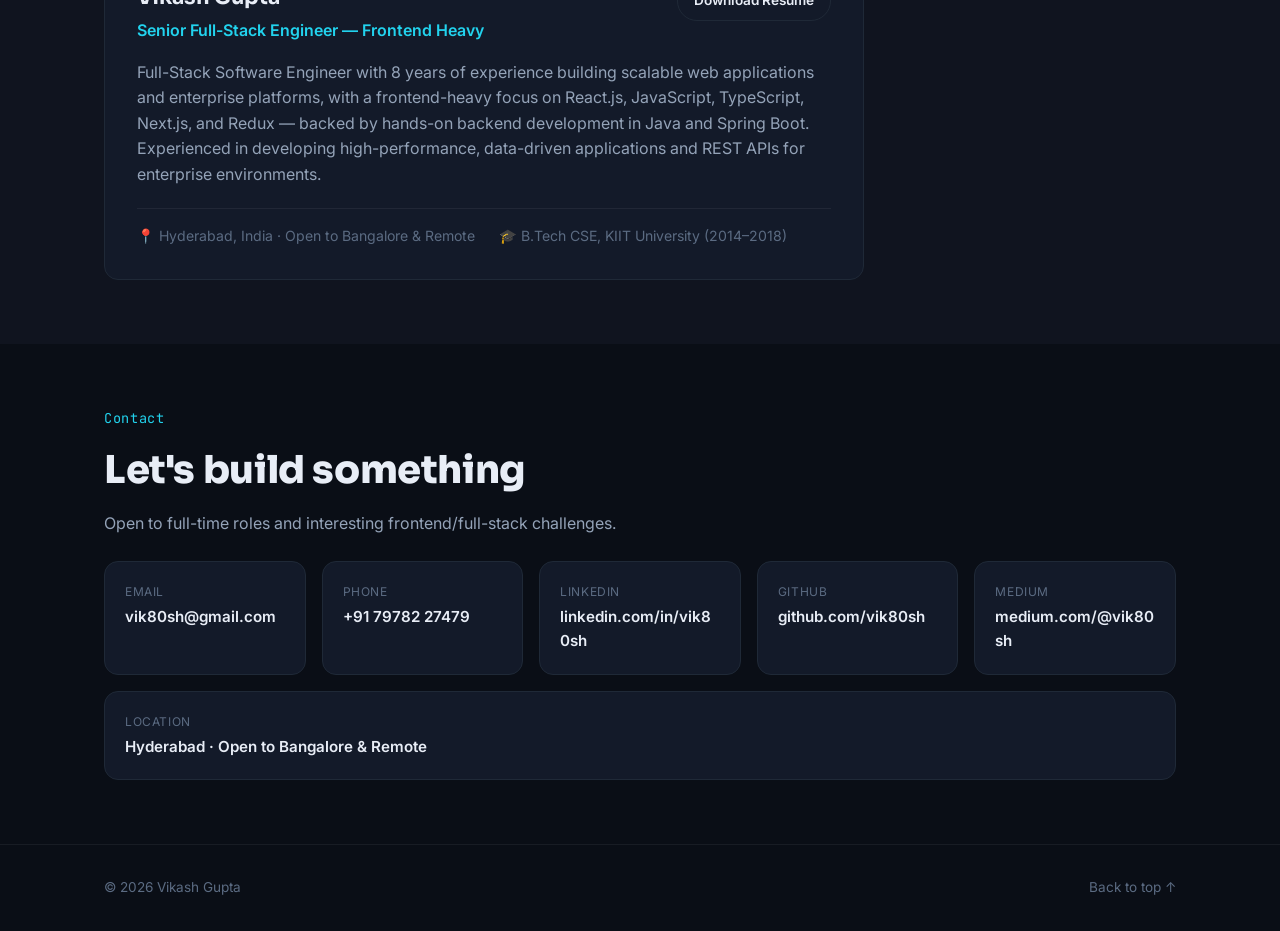
==== commit cd90d4d0: "Update index.html" ====
--- a/index.html
+++ b/index.html
@@ -425,8 +425,7 @@
             <p class="resume-role" id="resumeRole">Senior FrontEnd Software Engineer</p>
           </div>
           <div class="resume-actions">
-            <a class="btn btn-primary btn-small" href="assets/resume/Vikash_8Y_EXP_FE.pdf" download>Download Frontend Resume</a>
-            <a class="btn btn-ghost btn-small" href="assets/resume/Vikash_Gupta_8Y_Exp_Full_Stack.pdf" download>Download Full-Stack Resume</a>
+            <a class="btn btn-ghost btn-small" href="assets/resume/Vikash_Gupta_8Y_Exp_Full_Stack.pdf" download>Download Resume</a>
           </div>
         </div>
         <p class="resume-summary" id="resumeSummary">
